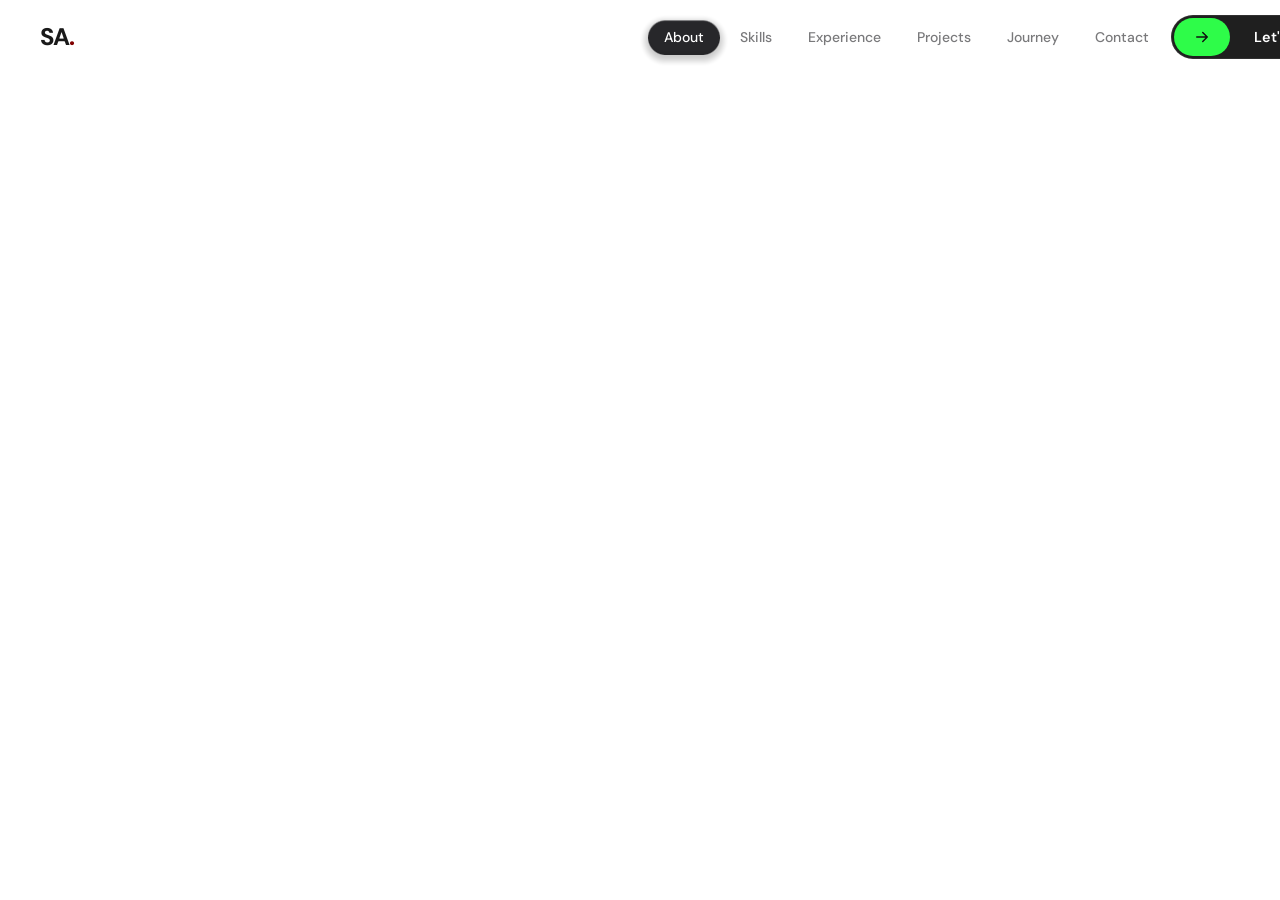
==== asim_portfolio_/index.html @ d03eae7f "Update index.html" ====
<!doctype html>
<html lang="en">
<head>
  <meta charset="UTF-8" />
  <meta name="viewport" content="width=device-width, initial-scale=1.0" />
  <meta name="theme-color" content="#fedada" />
  <meta name="description" content="Syed Asim — Marketing &amp; fintech analyst (dummy portfolio). Explore projects, experience and freelance work." />
  <title>Syed Asim — Marketing & Fintech Analyst</title>
  <link rel="preconnect" href="https://fonts.googleapis.com">
  <link rel="preconnect" href="https://fonts.gstatic.com" crossorigin>
<link href="https://fonts.googleapis.com/css2?family=DM+Sans:wght@400;500;600;700&family=Comic+Neue:wght@400;700&display=swap" rel="stylesheet">
  <link rel="stylesheet" href="css/01-global-base-header-buttons.css" />
  <link rel="stylesheet" href="css/02-hero-about-skills.css" />
  <link rel="stylesheet" href="css/03-experience-roadmap.css" />
  <link rel="stylesheet" href="css/05-certifications-carousel.css" />
  <link rel="stylesheet" href="css/06-responsive-tablet-mobile.css" />
  <link rel="stylesheet" href="css/07-education-contact-effects-dialog.css" />
 <link rel="stylesheet" href="css/04-projects.css" />
<link rel="stylesheet" href="css/08-responsive-final.css" />
<link rel="stylesheet" href="css/09-rubber-navigation.css" />
    <link rel="stylesheet" href="css/11-call-cta.css" />
  <script defer src="https://cdnjs.cloudflare.com/ajax/libs/gsap/3.12.5/gsap.min.js"></script>
  <script defer src="https://cdnjs.cloudflare.com/ajax/libs/gsap/3.12.5/ScrollTrigger.min.js"></script>
  <script defer src="js/01-theme-navigation-scroll-reveal.js"></script>
  <script defer src="js/09-rubber-navigation.js"></script>
  <script defer src="js/02-certification-carousel.js"></script>
  <script defer src="js/03-education-animation.js"></script>
  <script defer src="js/04-scroll-progress-footer-year.js"></script>
  <script defer src="js/05-experience-roadmap-animation.js"></script>
  <script defer src="js/06-projects-scroll-animation.js"></script>
  <script defer src="js/07-contact-cursor-effect.js"></script>
  <script defer src="js/08-project-case-study-dialog.js"></script>
    <script defer src="js/11-call-cta.js"></script>
  
</head>
<body>
  <div class="progress" aria-hidden="true"><span id="progressBar"></span></div>
  <header class="site-header">
    <a class="brand" href="#home" aria-label="Syed Asim home">SA<span>.</span></a>
    <nav class="desktop-nav rubber-nav" aria-label="Main navigation">
  <ul class="rubber-nav__list">
    <li><a class="rubber-nav__link is-active" href="#about">About</a></li>
    <li><a class="rubber-nav__link" href="#skills">Skills</a></li>
    <li><a class="rubber-nav__link" href="#experience">Experience</a></li>
    <li><a class="rubber-nav__link" href="#projects">Projects</a></li>
    <li><a class="rubber-nav__link" href="#education">Journey</a></li>
    <li><a class="rubber-nav__link" href="#contact">Contact</a></li>
  </ul>
</nav>
    <a class="call-cta call-cta--small" href="tel:+918374104569">
  <span class="call-cta__label">Let's talk</span>
  <span class="call-cta__handle">
    <svg class="call-cta__arrow" viewBox="0 0 24 24" aria-hidden="true">
      <path d="M5 12h14M13 6l6 6-6 6"/>
    </svg>
    <svg class="call-cta__phone" viewBox="0 0 24 24" aria-hidden="true">
      <path d="M14.05 2a9 9 0 0 1 8 7.94M14.05 6A5 5 0 0 1 18 10"/>
      <path d="M22 16.92v3a2 2 0 0 1-2.18 2 19.79 19.79 0 0 1-8.63-3.07 19.5 19.5 0 0 1-6-6 19.79 19.79 0 0 1-3.07-8.67A2 2 0 0 1 4.11 2h3a2 2 0 0 1 2 1.72c.13.96.36 1.9.7 2.81a2 2 0 0 1-.45 2.11L8.09 9.91a16 16 0 0 0 6 6l1.27-1.27a2 2 0 0 1 2.11-.45c.91.34 1.85.57 2.81.7A2 2 0 0 1 22 16.92z"/>
    </svg>
  </span>
</a>
 
<nav class="mobile-nav rubber-nav" id="mobileNav" aria-label="Mobile navigation">
  <ul class="rubber-nav__list">
    <li>
      <a class="rubber-nav__link is-active" href="#about">About</a>
    </li>
    <li>
      <a class="rubber-nav__link" href="#skills">Skills</a>
    </li>
    <li>
      <a class="rubber-nav__link" href="#experience">Experience</a>
    </li>
    <li>
      <a class="rubber-nav__link" href="#projects">Projects</a>
    </li>
    <li>
      <a class="rubber-nav__link" href="#education">Journey</a>
    </li>
    <li>
      <a class="rubber-nav__link" href="#contact">Contact</a>
    </li>
  </ul>
</nav>


  <main>
        <section class="hero section-wrap" id="home">
      <div class="hero-left reveal">
        <h1>Hi, I'm<br>
          <span class="name-highlight">
            Syed<br>
            <span class="surname-highlight">Asim.</span>
          </span>
        </h1>
        <p class="hero-role">Marketing Analyst <b>·</b> Fintech <b>·</b> Growth</p>
        <p class="hero-intro">I turn numbers into stories, test ideas quickly, and keep learning how smart systems can help businesses grow.</p>
        <div class="hero-buttons">
          <a class="button button-accent" href="#projects">View Projects <span>↘</span></a>
          <a class="button button-outline" href="#contact">Contact Me <span>↗</span></a>
        </div>
      </div>

      <div class="hero-right reveal">
        <div class="hero-avatar">
          <!-- Later, put your avatar here:
          <img src="assets/images/hero/avatar.png" alt="Syed Asim avatar"> -->
        </div>
        <p class="eyebrow hero-status"><span class="status-dot"></span> OPEN TO OPPORTUNITIES &amp; COLLABORATIONS</p>
      </div>

      <a class="scroll-cue" href="#about"><span></span> SCROLL TO EXPLORE</a>
    </section>

    <section class="section section-muted" id="about">
      <div class="section-wrap about-grid">
        <div class="section-heading reveal"><p class="eyebrow"> A LITTLE ABOUT ME</p><h2>Numbers-minded.<br><em>People-focused.</em></h2></div>
        <div class="about-content reveal"><p class="large-copy">I'm a business graduate with a background in finance and marketing and a growing interest in how data shapes better decisions.</p><p>Through internships, freelance campaigns and self-study, I've explored analytics, operations, social media and financial tools. I enjoy breaking problems into small pieces, testing quick experiments and sharing what I learn.</p><p>I believe good business work should make things simpler for customers and teams alike. Outside work, I enjoy long walks, reading and trying out new recipes.</p>
        </div>
      </div>
      <div class="section-wrap role-grid">
        <article class="role-card reveal"><span class="role-number"></span><span class="role-symbol">☁</span><h3>Growth Marketer</h3><p>Interested in campaigns, audiences and the small experiments that move a brand forward.</p></article>
        <article class="role-card reveal"><span class="role-number"></span><span class="role-symbol">⌘</span><h3>Financial Analyst</h3><p>I enjoy building clear budgets, simple models and reports that help people decide.</p></article>
        <article class="role-card reveal"><span class="role-number"></span><span class="role-symbol">▥</span><h3>Operations Thinker</h3><p>Mapping processes, spotting bottlenecks and making everyday workflows run smoothly.</p></article>
        <article class="role-card reveal"><span class="role-number"></span><span class="role-symbol">↗</span><h3>Automation Tinkerer</h3><p>Exploring no-code tools and small scripts that remove repetitive work from the day.</p></article>
      </div>
    </section>

    <section class="section" id="skills">
      <div class="section-wrap"><div class="section-heading reveal"><p class="eyebrow">MY TOOLBOX</p><h2>Skills I use.<br><em>Skills I'm growing.</em></h2><p class="section-lead">A practical mix of marketing, finance, data and operations skills — with plenty more to learn.</p></div>
        <div class="skill-groups">
          <article class="skill-group reveal"><div class="skill-group-head"><span></span><h3>Marketing</h3></div><div class="chips"><span>Paid Social</span><span>SEO Basics</span><span>Copywriting</span><span>Email Campaigns</span></div></article>
          <article class="skill-group reveal"><div class="skill-group-head"><span></span><h3>Data &amp; Finance</h3></div><div class="chips"><span>Spreadsheets</span><span>Budgeting</span><span>Dashboards</span><span>Financial Modeling</span></div></article>
          <article class="skill-group reveal"><div class="skill-group-head"><span></span><h3>Tools</h3></div><div class="chips"><span>CRM Software</span><span>Design Templates</span><span>Project Boards</span><span>Presentation Tools</span><span>No-Code Automation</span></div></article>
          <article class="skill-group reveal"><div class="skill-group-head"><span></span><h3>Operations &amp; People</h3></div><div class="chips"><span>Process Mapping</span><span>Reporting</span><span>Time Management</span><span>Team Collaboration</span></div></article>
        </div>
      </div>
    </section>

    <section class="section section-dark" id="experience">
      <div class="section-wrap"><div class="section-heading reveal"><p class="eyebrow"> WHERE I'VE LEARNED</p><h2>Experience that<br><em>shapes perspective.</em></h2><p class="section-lead">Internships and freelance work that helped me connect learning with practical work. (Sample content.)</p></div>
        </div></section>
    <div class="exp-grid">
  <div class="exp-list">
    <article class="exp-item reveal">
      <span class="exp-date">JAN — MAR 2025</span>
      <span class="exp-type">INTERNSHIP · OPERATIONS</span>
      <h3>Operations Intern</h3>
      <h4>Example Company A</h4>
      <ul>
        <li>Tracked daily orders and flagged delays in a shared sheet.</li>
        <li>Wrote simple checklists that shortened onboarding for new staff.</li>
        <li>Supported the team with weekly status reports.</li>
      </ul>
    </article>
    <article class="exp-item reveal">
      <span class="exp-date">JUN — AUG 2025</span>
      <span class="exp-type">INTERNSHIP · ANALYTICS</span>
      <h3>Business Analyst Intern</h3>
      <h4>Example Company B</h4>
      <ul>
        <li>Cleaned sales data and built a monthly performance summary.</li>
        <li>Compared customer segments to suggest two pricing experiments.</li>
        <li>Presented findings to a small cross-functional team.</li>
      </ul>
    </article>
    <article class="exp-item reveal">
      <span class="exp-date">VIRTUAL EXPERIENCE</span>
      <span class="exp-type">VIRTUAL INTERNSHIP</span>
      <h3>Consulting Job Simulation</h3>
      <h4>Sample Consulting Group</h4>
      <p>Completed placeholder case tasks on market sizing and client communication, gaining introductory exposure to consulting workflows.</p>
    </article>
    <article class="exp-item reveal">
      <span class="exp-date">FREELANCE</span>
      <span class="exp-type">SOCIAL MEDIA · CAMPAIGNS</span>
      <h3>Freelance Social Media Marketer</h3>
      <h4>Independent</h4>
      <p>Planned and ran small social campaigns for local businesses, mixing content calendars, simple creatives and weekly reporting. Featured work: Bloom Café.</p>
      <a class="text-link" href="#featured-project">Explore Bloom Café <span>↗</span></a>
    </article>
  </div>

  <div class="roadmap" id="roadmap" role="group" aria-label="Experience roadmap: Operations Intern, Business Analyst Intern, consulting job simulation, and freelance Social Media Marketer">
    <div class="rm-stage">
      <svg viewBox="0 0 600 340" aria-hidden="true">
        <path id="rmRoad" class="rm-road" d="M30 270 C130 270 150 110 270 110 S400 260 470 250 S540 80 575 50"/>
        <path class="rm-dash" d="M30 270 C130 270 150 110 270 110 S400 260 470 250 S540 80 575 50"/>
        <path id="rmFill" class="rm-fill" d="M30 270 C130 270 150 110 270 110 S400 260 470 250 S540 80 575 50"/>
        <circle class="rm-node" r="9"/><circle class="rm-node" r="9"/><circle class="rm-node" r="9"/><circle class="rm-node" r="9"/>
        <g id="rmMarker" class="rm-marker"><circle class="rm-halo" r="17"/><circle class="rm-dot" r="7"/></g>
      </svg>
      <div class="rm-label below"><span class="rm-date">JAN — MAR 2025</span></div>
      <div class="rm-label above"><span class="rm-date">JUN — AUG 2025</span></div>
      <div class="rm-label below"><span class="rm-date">VIRTUAL</span></div>
      <div class="rm-label above edge-r"><span class="rm-date">FREELANCE</span></div>
    </div>
    <button class="rm-replay" id="rmReplay" type="button">Replay ↺</button>
  </div>
</div>
</div>
    </section>

    <section class="section projects-section" id="projects" aria-label="Selected projects">
      <div class="section-wrap projects-inner">
        <div class="section-heading section-heading-row reveal">
          <div><p class="eyebrow">SELECTED WORK</p><h2>Things I've<br><em>worked on.</em></h2></div>
          <p class="section-lead">A selection of sample freelance and analytical projects. Swap in your own work and links.</p>
        </div>
        <div class="fc" aria-label="Projects">
  <div class="fc__track">
    <a class="fc__card" href="PROJECT-LINK-1" data-title="Project name 1" data-subtitle="Tech used">
      <img src="assets/images/projects/project1.jpg" alt="Project name 1 screenshot">
    </a>
    <a class="fc__card" href="PROJECT-LINK-2" data-title="Project name 2" data-subtitle="Tech used">
      <img src="assets/images/projects/project2.jpg" alt="Project name 2 screenshot">
    </a>
    <!-- one <a class="fc__card"> per project -->
  </div>
</div>
            <article class="reveal-project project-card" aria-label="Budget Tracker project">
              <div class="project-cover cover-vote"><span class="cover-kicker">FINTECH / WEB</span><strong>BUDGET.</strong><span class="cover-subtitle">KNOW WHERE IT GOES</span></div>
              <div class="project-card-body"><div class="project-category">PROJECT <span>·</span> FINTECH / WEB</div><h3>Budget Tracker</h3><p>A simple spreadsheet-driven tracker that categorises monthly spending and shows savings goals at a glance.</p><div class="project-tags"><span>Spreadsheets</span><span>Budgeting</span><span>Dashboards</span></div><button class="text-link case-study-trigger" data-case="budget" type="button">Project overview <span>↗</span></button></div>
            </article>
            <article class="reveal-project project-card" aria-label="Customer Churn Insights project">
              <div class="project-cover cover-news"><span class="cover-kicker">DATA / ANALYTICS</span><strong>CHURN WATCH</strong><span class="cover-subtitle">WHO STAYS, WHO LEAVES?</span></div>
              <div class="project-card-body"><div class="project-category">PROJECT <span>·</span> DATA / ANALYTICS</div><h3>Customer Churn Insights</h3><p>A sample analysis of why customers stop buying, using segmentation and simple charts to suggest retention ideas.</p><div class="project-tags"><span>Analysis</span><span>Segmentation</span><span>Charts</span></div><button class="text-link case-study-trigger" data-case="churn" type="button">Project overview <span>↗</span></button></div>
            </article>
            <article class="reveal-project project-card" aria-label="Expense Splitter project">
              <div class="project-cover cover-quiz"><span class="cover-kicker">FRONT-END CONCEPT</span><strong>SPLIT IT</strong><span class="cover-subtitle">Who owes what?</span><div class="cover-choices"><i>A</i><i>B</i><i>C</i></div></div>
              <div class="project-card-body"><div class="project-category">PROJECT <span>·</span> FRONT-END CONCEPT</div><h3>Expense Splitter</h3><p>A small web tool concept for splitting shared bills among friends and showing who owes whom.</p><div class="project-tags"><span>HTML</span><span>CSS</span><span>JavaScript</span></div><button class="text-link case-study-trigger" data-case="splitter" type="button">Project overview <span>↗</span></button></div>
            </article>
            <article class="reveal-project project-card" aria-label="Lead Funnel Dashboard project">
              <div class="project-cover cover-network"><span class="cover-kicker">MARKETING / ANALYTICS</span><strong>FUNNEL</strong><span class="cover-subtitle">LEADS TO CUSTOMERS</span><div class="cover-network-nodes"><i></i><i></i><i></i><i></i></div></div>
              <div class="project-card-body"><div class="project-category">PROJECT <span>·</span> MARKETING / ANALYTICS</div><h3>Lead Funnel Dashboard</h3><p>A sample dashboard that follows leads from first click to paying customer and highlights where they drop off.</p><div class="project-tags"><span>Dashboards</span><span>CRM Data</span></div><button class="text-link case-study-trigger" data-case="funnel" type="button">Project overview <span>↗</span></button></div>
            </article>
            <article class="reveal-project project-card" aria-label="Newsletter Hub project">
              <div class="project-cover cover-blog"><span class="cover-kicker">CONTENT CONCEPT</span><strong>THE WEEKLY NOTE</strong><span class="cover-subtitle">Ideas worth sharing.</span></div>
              <div class="project-card-body"><div class="project-category">PROJECT <span>·</span> CONTENT CONCEPT</div><h3>Newsletter Hub</h3><p>A content project for planning, writing and organising a weekly newsletter.</p><div class="project-tags"><span>Content</span><span>Email</span></div><button class="text-link case-study-trigger" data-case="newsletter" type="button">Project overview <span>↗</span></button></div>
            </article>
            <article class="reveal-project project-card" aria-label="Invoice Reminder Bot project">
              <div class="project-cover cover-automation"><span class="cover-kicker">PRODUCTIVITY</span><strong>↻</strong><span class="cover-subtitle">LESS REPETITION / MORE FLOW</span></div>
              <div class="project-card-body"><div class="project-category">PROJECT <span>·</span> PRODUCTIVITY</div><h3>Invoice Reminder Bot</h3><p>A small no-code automation that sends polite payment reminders so nobody has to chase invoices by hand.</p><div class="project-tags"><span>No-Code</span><span>Automation</span></div><button class="text-link case-study-trigger" data-case="reminders" type="button">Project overview <span>↗</span></button></div>
            </article>
          </div>
        </div>
        <p class="project-scroll-hint" aria-hidden="true">SCROLL TO REVEAL PROJECTS <span>↓</span></p>
      </div>
    </section>

    <section class="section section-muted" id="certifications">
  <div class="section-wrap">
    <div class="section-heading reveal">
      <p class="eyebrow">MILESTONES</p>
      <h2>Learning, one step<br><em>at a time.</em></h2>
      <p class="section-lead">
        Six sample certifications and courses (placeholders).
      </p>
    </div>

    <div class="cert-carousel" id="certCarousel">

      <div class="cert-carousel-stage" id="certCarouselStage">
        <div class="cert-grid">

          <article class="cert-card">
            <span></span>
            <div>
              <small>SAMPLE ACADEMY</small>
              <h3>Communication Essentials</h3>
              <p>Clear writing, speaking and teamwork basics.</p>
            </div>
            <b>↗</b>
          </article>

          <article class="cert-card">
            <span></span>
            <div>
              <small>DEMO INSTITUTE</small>
              <h3>Digital Marketing Fundamentals</h3>
              <p>Channels, audiences and campaign measurement.</p>
            </div>
            <b>↗</b>
          </article>

          <article class="cert-card">
            <span></span>
            <div>
              <small>EXAMPLE LEARNING</small>
              <h3>Spreadsheet Modeling</h3>
              <p>Formulas, scenarios and clean reporting.</p>
            </div>
            <b>↗</b>
          </article>

          <article class="cert-card">
            <span></span>
            <div>
              <small>PLACEHOLDER UNIVERSITY</small>
              <h3>Financial Literacy</h3>
              <p>Budgets, interest and everyday money decisions.</p>
            </div>
            <b>↗</b>
          </article>

          <article class="cert-card">
            <span></span>
            <div>
              <small>SAMPLE ACADEMY</small>
              <h3>Intro to Data Analysis</h3>
              <p>Cleaning data and reading simple charts.</p>
            </div>
            <b>↗</b>
          </article>

          <article class="cert-card">
            <span></span>
            <div>
              <small>DEMO INSTITUTE</small>
              <h3>Project Management Basics</h3>
              <p>Planning, tracking and delivering small projects.</p>
            </div>
            <b>↗</b>
          </article>

        </div>
      </div>

      <div class="cert-carousel-controls">
        <button class="cert-arrow" id="certPrev" type="button" aria-label="Previous certification">
          ←
        </button>

        <div class="cert-dots" id="certDots" aria-label="Choose certification"></div>

        <button class="cert-arrow" id="certNext" type="button" aria-label="Next certification">
          →
        </button>
      </div>

      <button class="cert-replay" id="certReplay" type="button">
        Replay ↻
      </button>

    </div>
  </div>
</section>

    <section class="section" id="education">
      <div class="section-wrap education-grid"><div class="section-heading reveal"><p class="eyebrow">MY JOURNEY</p><h2>Where it<br><em>started.</em></h2><p class="section-lead">A learning journey shaped by curiosity and a growing interest in business and data.</p><div class="hobby-note"><span>📵</span><div><small>CANNOT FIND ME ONLINE?</small><strong>I am probably out on a walk, or reading a book</strong></div></div></div>
        <div class="education-graph-wrap reveal">
          <div class="education-graph" id="educationGraph"
               role="group"
               aria-label="Education timeline shown as three ascending vertical bars">

            <span class="education-hop-marker" aria-hidden="true"></span>

            <article class="education-bar" style="--bar-height:48%;--bar-order:0">
              <div class="education-bar-copy">
                <small>2019</small>
                <h3>Lakeview High School</h3>
                <p>Secondary School Education</p>
              </div>
            </article>

            <article class="education-bar" style="--bar-height:68%;--bar-order:1">
              <div class="education-bar-copy">
                <small>2019 — 2021</small>
                <h3>Riverside Junior College</h3>
                <p>Business, Economics and Statistics</p>
              </div>
            </article>

            <article class="education-bar" style="--bar-height:88%;--bar-order:2">
              <div class="education-bar-copy">
                <small>2021 — 2024</small>
                <h3>Northfield University</h3>
                <p>Bachelor of Business Administration · Marketing &amp; Finance</p>
              </div>
            </article>

          </div>

          <button class="education-replay" id="educationReplay" type="button">
            Replay ↻
          </button>
        </div>
      </div>
    </section>

    <section class="contact-section" id="contact">
  <div class="contact-cursor-layer" id="contactCursorLayer" aria-hidden="true"></div>

  <div class="section-wrap contact-inner"><div class="contact-copy reveal"><p class="eyebrow">GET IN TOUCH</p><h2>Have an idea?<br><em>Let's talk.</em></h2><p>I'm open to entry-level roles, internships, freelance campaigns and thoughtful collaborations. This is placeholder text — replace it with your own message.</p><a class="button button-light" href="mailto:Syed.Asim@example.com?subject=Let's%20connect">Send me an email <span>↗</span></a></div>
      <div class="contact-details reveal"><div class="contact-block"><small>EMAIL</small><a href="mailto:Syed.Asim@example.com">Syed.Asim@example.com ↗</a></div><div class="contact-block"><small>PHONE</small><a href="tel:+10000000000">+00 00000 00000 ↗</a></div></div></div>
    </div></section>
  </main>
    <footer class="footer"><div class="section-wrap"><a class="brand" href="#home">AR<span>.</span></a><p>Dummy portfolio. Replace with your own story.</p>
  <span>© <span id="year"></span> Syed Asim</span></div></footer>
  <dialog class="case-dialog" id="caseDialog"><button class="dialog-close" id="dialogClose" aria-label="Close project details">×</button><p class="eyebrow" id="dialogEyebrow">PROJECT DETAILS</p><h2 id="dialogTitle">Project</h2><p id="dialogText"></p><div class="dialog-foot"><span id="dialogTools"></span><a id="dialogLink" href="#" target="_blank" rel="noopener" hidden>Visit live website ↗</a></div></dialog>
</body>
</html>
---- asim_portfolio_/css/01-global-base-header-buttons.css ----
/* ===== Dummy portfolio: full stylesheet ===== */
:root{
  --bg:#ffffff; --bg-muted:#ffffff; --ink:#1a1a1a; --muted:#6b6b6b; --line:#e6e0e0; --card:#ffffff;
  --accent:#800000; --accent-soft:rgba(128,0,0,.08); --hi:#fbd36b;
--surname-accent:#FFC0CB;
  --font-head:'DM Sans',system-ui,sans-serif; --font-body:'DM Sans',system-ui,sans-serif;
  --radius:14px; --wrap:1180px;
}
body.dark{
  --bg:#000000; --bg-muted:#000000; --ink:#f2f2f2; --muted:#a8a8a8; --line:#2a2a2a; --card:#0b0b0b;
  --accent:#800000; --accent-soft:rgba(128,0,0,.25);
}
*,*::before,*::after{box-sizing:border-box}
html{scroll-behavior:smooth;scroll-padding-top:80px}
body{overflow-x:clip;margin:0;background:var(--bg);color:var(--ink);font:400 16px/1.6 var(--font-body);transition:background .3s,color .3s;-webkit-font-smoothing:antialiased}
a{color:inherit;text-decoration:none}
img,canvas{max-width:100%}
h1,h2,h3,h4{font-family:var(--font-head);line-height:1.1;margin:0;letter-spacing:-.03em}
h2{font-size:clamp(2rem,5vw,3.4rem);font-weight:800}
h2 em{font-style:normal;color:var(--accent)}
h3{font-size:1.25rem;font-weight:800}
p{margin:0 0 1rem}
ul{margin:.6rem 0 0;padding-left:1.1rem}
.section-wrap{width:min(var(--wrap),calc(100% - 40px));margin:0 auto}
.section{padding:clamp(36px,5vw,56px) 0}
.section-muted{background:var(--bg-muted)}
.section-dark{background:var(--bg);color:var(--ink)}
.eyebrow{display:flex;align-items:center;gap:8px;font:700 .72rem/1.3 var(--font-head);letter-spacing:.16em;text-transform:uppercase;color:var(--accent);margin-bottom:1rem}
.section-heading{margin-bottom:1.8rem}
.section-lead{color:var(--muted);max-width:56ch;margin-top:1rem;font-size:1.05rem}
.section-heading-row{display:flex;flex-wrap:wrap;justify-content:space-between;align-items:flex-end;gap:1.5rem}
.section-heading-row .section-lead{margin:0}

/* reveal on scroll */
.reveal{opacity:0;transform:translateY(24px);transition:opacity .7s ease,transform .7s ease}
.reveal.visible{opacity:1;transform:none}

/* progress + header */
.progress{position:fixed;top:0;left:0;right:0;height:3px;z-index:200;background:transparent}
.progress span{display:block;height:100%;width:0;background:var(--accent)}
.site-header{position:fixed;top:0;left:0;right:0;z-index:100;display:flex;align-items:center;justify-content:space-between;padding:14px clamp(16px,4vw,40px);background:color-mix(in srgb,var(--bg) 82%,transparent);backdrop-filter:blur(12px)}
.brand{font:800 1.5rem/1 var(--font-head);letter-spacing:-.04em}
.brand span{color:var(--accent)}
.desktop-nav{display:flex;gap:28px;font-weight:500;font-size:.95rem}
.desktop-nav a{color:var(--muted);transition:color .2s}
.desktop-nav a:hover{color:var(--ink)}
.header-actions{display:flex;align-items:center;gap:10px}
.theme-toggle{width:40px;height:40px;border-radius:50%;border:1px solid var(--line);background:var(--card);color:var(--ink);cursor:pointer;font-size:1.05rem}
.menu-toggle{display:none;width:40px;height:40px;border:1px solid var(--line);border-radius:10px;background:var(--card);cursor:pointer;position:relative}
.menu-toggle i{position:absolute;left:11px;right:11px;height:2px;background:var(--ink)}
.menu-toggle i:first-child{top:15px}.menu-toggle i:last-child{top:23px}
.mobile-nav{display:none;position:fixed;top:68px;left:0;right:0;z-index:99;background:var(--bg);border-bottom:1px solid var(--line);padding:12px 20px 20px;flex-direction:column;gap:4px}
.mobile-nav.open{display:flex}
.mobile-nav a{padding:12px 4px;border-bottom:1px solid var(--line);font-weight:600}

/* buttons */
.button{display:inline-flex;align-items:center;gap:8px;padding:14px 24px;border-radius:999px;font-weight:700;border:1.5px solid transparent;transition:transform .2s,box-shadow .2s,background .2s}
.button-small{padding:10px 18px;font-size:.9rem;background:var(--ink);color:var(--bg)}
.button-accent{background:var(--accent);color:#fff}
.button-outline{border-color:var(--ink);color:var(--ink)}
.button-light{background:var(--accent);color:#fff}
.button-jelly:hover,.button:hover{transform:translateY(-2px) scale(1.03);box-shadow:0 10px 24px rgba(128,0,0,.25)}
.text-link{display:inline-flex;align-items:center;gap:6px;font-weight:700;color:var(--accent);background:none;border:0;padding:0;font-family:inherit;font-size:.95rem;cursor:pointer}
---- asim_portfolio_/css/02-hero-about-skills.css ----
/* hero */
.hero{min-height:100svh;display:grid;grid-template-columns:1.2fr 1fr;align-items:center;gap:clamp(16px,3vw,48px);width:min(1320px,calc(100% - 40px));margin:0 auto;padding:78px 0 50px;position:relative}
.status-dot{width:9px;height:9px;border-radius:50%;background:#35c27a;box-shadow:0 0 0 5px rgba(53,194,122,.2)}
.hero h1{font-size:clamp(2.2rem,4.6vw,3.8rem);font-weight:800;line-height:1.1}
.name-highlight{color:var(--accent)}
.hero-role{font-weight:700;color:var(--accent);margin-bottom:.8rem}
.hero-role b{color:var(--muted);margin:0 4px}
.hero-intro{color:var(--muted);font-size:1.1rem;max-width:40ch}
.hero-buttons{display:flex;flex-wrap:wrap;gap:12px;margin-top:1.6rem}
.scroll-cue{position:absolute;bottom:22px;left:50%;transform:translateX(-50%);display:flex;align-items:center;gap:10px;font:700 .68rem/1 var(--font-head);letter-spacing:.18em;color:var(--muted)}
.scroll-cue span{width:1px;height:28px;background:var(--accent)}
/* hero: text left, avatar + status right */
.hero-left .hero-role{margin-top:1.6rem}
.hero-left .hero-intro{max-width:46ch}
.hero-right{display:flex;flex-direction:column;align-items:center;justify-content:center;gap:1.6rem}
.hero-avatar{width:min(380px,80%);aspect-ratio:1;border-radius:50%;display:grid;place-items:center;border:2px dashed var(--line);overflow:hidden}
.hero-avatar:empty::after{content:"Your avatar here";color:var(--muted);font-size:.9rem}
.hero-avatar img{width:100%;height:100%;object-fit:cover;display:block}
.hero-status{justify-content:center;text-align:center}

/* about + roles */
.about-grid{display:grid;grid-template-columns:1fr 1.1fr;gap:clamp(30px,6vw,90px);align-items:start}
.large-copy{font-size:1.3rem;line-height:1.5;font-weight:500}
.about-content p{color:var(--muted)}
.about-content .large-copy{color:var(--ink)}
.role-grid{display:grid;grid-template-columns:repeat(4,1fr);gap:18px;margin-top:3rem}
.role-card{background:var(--card);border:1px solid var(--line);border-radius:var(--radius);padding:24px;position:relative;transition:transform .25s}
.role-card:hover{transform:translateY(-4px)}
.role-symbol{display:grid;place-items:center;width:44px;height:44px;border-radius:12px;background:var(--accent-soft);color:var(--accent);font-size:1.3rem;margin-bottom:1rem}
.role-card h3{margin-bottom:.5rem;font-size:1.1rem}
.role-card p{color:var(--muted);font-size:.9rem;margin:0}

/* skills */
.skill-groups{display:grid;grid-template-columns:repeat(2,1fr);gap:20px}
.skill-group{background:var(--card);border:1px solid var(--line);border-radius:var(--radius);padding:26px;transition:background .3s,border-color .3s,transform .3s,box-shadow .3s,color .3s}
.skill-group:hover{background:var(--accent);border-color:var(--accent);color:#fff;transform:translateY(-4px);box-shadow:0 14px 30px rgba(128,0,0,.3)}
.skill-group:hover .skill-group-head span{background:#fff}
.skill-group:hover .chips span{background:rgba(255,255,255,.14);border-color:rgba(255,255,255,.4);color:#fff}
.skill-group-head{display:flex;align-items:center;gap:10px;margin-bottom:1rem}
.skill-group-head span{width:10px;height:10px;border-radius:50%;background:var(--accent)}
.chips{display:flex;flex-wrap:wrap;gap:8px}
.chips span{transition:background .3s,border-color .3s,color .3s;border:1px solid var(--line);border-radius:999px;padding:7px 14px;font-size:.85rem;font-weight:500;background:var(--bg)}
---- asim_portfolio_/css/03-experience-roadmap.css ----
/* experience timeline */
/* experience: text list + roadmap */
.exp-grid{display:grid;grid-template-columns:1.1fr .9fr;gap:clamp(28px,5vw,70px);align-items:start;width:min(var(--wrap),calc(100% - 40px));margin:0 auto}
.exp-list{display:grid;gap:36px}
#experience .section-heading{margin-bottom:.8rem}
#experience .section-lead{margin-bottom:0}
.exp-date{display:block;font:700 .72rem/1.3 var(--font-head);letter-spacing:.14em;color:var(--muted);transition:color .3s}
.exp-item.on .exp-date{color:var(--accent)}
.exp-item>*{opacity:0;transition:opacity .3s}
.exp-item.on>*{opacity:1}
.decoding{color:var(--accent)!important}
.exp-type{display:block;margin-top:6px;font:700 .68rem/1.3 var(--font-head);letter-spacing:.14em;color:var(--accent)}
.exp-item h3{margin:.5rem 0 .15rem;font-size:1.35rem}
.exp-item h4{font-size:.95rem;font-weight:500;color:var(--muted);margin:0 0 .7rem}
.exp-item ul{margin:0;padding-left:1.1rem}
.exp-item li,.exp-item p{color:var(--muted);font-size:.95rem;line-height:1.55;margin:0 0 .35rem}
.exp-item .text-link{margin:.5rem 18px 0 0}
.roadmap{--road:#eee6e6;position:sticky;top:110px}
body.dark .roadmap{--road:#1a1a1a}
.rm-stage{position:relative;width:100%}
.rm-stage svg{display:block;width:100%;height:auto;overflow:visible}
.rm-road{fill:none;stroke:var(--road);stroke-width:30;stroke-linecap:round;stroke-linejoin:round}
.rm-dash{fill:none;stroke:var(--muted);stroke-width:1.5;stroke-dasharray:6 8;opacity:.5}
.rm-fill{fill:none;stroke:var(--accent);stroke-width:4;stroke-linecap:round}
.rm-node{fill:var(--card);stroke:var(--line);stroke-width:3;transition:fill .25s,stroke .25s}
.rm-node.on{fill:var(--accent);stroke:var(--accent)}
.rm-halo{fill:var(--accent);opacity:.22}
.rm-dot{fill:var(--accent);stroke:var(--card);stroke-width:2}
.rm-marker{will-change:transform}
.rm-label{position:absolute;width:max-content;opacity:0;transition:opacity .25s ease}
.rm-label.on{opacity:1}
.rm-label.below{transform:translate(-50%,24px)}
.rm-label.above{transform:translate(-50%,calc(-100% - 24px))}
.rm-label.edge-r{transform:translate(calc(-100% + 18px),calc(-100% - 24px))}
.rm-date{font:700 .62rem/1.2 var(--font-head);letter-spacing:.12em;color:var(--accent)}
.rm-replay{display:block;margin:1.2rem auto 0;padding:8px 16px;border:1px solid var(--line);border-radius:999px;background:var(--card);color:var(--accent);font:700 .8rem var(--font-head);cursor:pointer;transition:border-color .2s}
.rm-replay:hover{border-color:var(--accent)}
@media(max-width:1000px){
  .exp-grid{grid-template-columns:1fr}
  .roadmap{position:static;order:-1}
}
@media(prefers-reduced-motion:reduce){.rm-label,.rm-node{transition:none}}
---- asim_portfolio_/css/05-certifications-carousel.css ----
/* certifications */
/* ===== 3D CERTIFICATION CARD CAROUSEL ===== */

.cert-carousel {
  width: 100%;
  position: relative;
  margin-top: 35px;
  perspective: 1400px;
}

.cert-carousel-stage {
  position: relative;
  width: 100%;
  height: 310px;
  perspective: 1200px;
  transform-style: preserve-3d;
  overflow: hidden;
}

.cert-grid {
  position: relative;
  width: 100%;
  height: 100%;
  transform-style: preserve-3d;
}

.cert-card {
  position: absolute;
  top: 50%;
  left: 50%;

  width: min(440px, calc(100% - 30px));
  min-height: 215px;

  display: flex;
  gap: 14px;
  align-items: flex-start;

  padding: 26px;

  background: var(--card);
  border: 1px solid var(--line);
  border-radius: 18px;

  box-shadow: 0 20px 45px rgba(0,0,0,.13);

  transform:
    translate(-50%, -50%)
    translate3d(var(--card-x, 0px), 0, var(--card-z, 0px))
    rotateY(var(--card-rotate, 0deg))
    scale(var(--card-scale, 1));

  opacity: var(--card-opacity, 0);
  z-index: var(--card-index, 1);

  visibility: var(--card-visibility, visible);

  transition:
    transform .85s cubic-bezier(.2,.75,.25,1),
    opacity .65s ease,
    box-shadow .5s ease,
    border-color .5s ease;

  transform-style: preserve-3d;
  backface-visibility: hidden;

  cursor: pointer;
  will-change: transform, opacity;
}

.cert-card.is-active {
  border-color: var(--accent);
  box-shadow: 0 25px 65px rgba(128,0,0,.18);
}

.cert-card:hover {
  box-shadow: 0 25px 65px rgba(128,0,0,.25);
}

.cert-card>span {
  flex: 0 0 10px;
  height: 10px;
  border-radius: 50%;
  background: var(--accent);
  margin-top: 8px;
}

.cert-card>div {
  flex: 1;
  min-width: 0;
}

.cert-card small {
  font: 700 .68rem/1 var(--font-head);
  letter-spacing: .14em;
  color: var(--accent);
}

.cert-card h3 {
  font-size: 1.12rem;
  margin: .6rem 0 .45rem;
  line-height: 1.3;
}

.cert-card p {
  color: var(--muted);
  font-size: .92rem;
  line-height: 1.6;
  margin: 0;
}

.cert-card b {
  margin-left: auto;
  color: var(--accent);
  font-size: 1.1rem;
}

/* Carousel controls */

.cert-carousel-controls {
  display: flex;
  align-items: center;
  justify-content: center;
  gap: 22px;
  margin-top: 12px;
}

.cert-arrow {
  display: grid;
  place-items: center;

  width: 42px;
  height: 42px;

  border: 1px solid var(--line);
  border-radius: 50%;

  background: var(--card);
  color: var(--ink);

  font-size: 1.2rem;
  cursor: pointer;

  transition:
    background .25s,
    color .25s,
    border-color .25s,
    transform .25s;
}

.cert-arrow:hover {
  background: var(--accent);
  color: white;
  border-color: var(--accent);
  transform: scale(1.1);
}

.cert-dots {
  display: flex;
  align-items: center;
  justify-content: center;
  gap: 9px;
}

.cert-dot {
  width: 8px;
  height: 8px;
  padding: 0;

  border: 0;
  border-radius: 50%;

  background: var(--muted);
  opacity: .35;

  cursor: pointer;

  transition:
    width .3s,
    opacity .3s,
    background .3s;
}

.cert-dot.active {
  width: 25px;
  border-radius: 999px;
  background: var(--accent);
  opacity: 1;
}

.cert-replay {
  display: block;
  margin: 18px auto 0;
  padding: 9px 19px;

  border: 1px solid var(--line);
  border-radius: 999px;

  background: var(--card);
  color: var(--accent);

  font: 700 .82rem var(--font-head);
  cursor: pointer;

  transition:
    border-color .25s,
    background .25s,
    transform .25s;
}

.cert-replay:hover {
  border-color: var(--accent);
  background: var(--accent-soft);
  transform: translateY(-2px);
}
---- asim_portfolio_/css/06-responsive-tablet-mobile.css ----
/* Tablet */

@media(max-width:1000px) {
  .cert-carousel-stage {
    height: 300px;
  }

  .cert-card {
    width: min(400px, calc(100% - 30px));
  }
}

/* Mobile */

@media(max-width:639px) {
  .cert-carousel {
    margin-top: 25px;
  }

  .cert-carousel-stage {
    height: 330px;
  }

  .cert-card {
    width: calc(100% - 28px);
    min-height: 220px;
    padding: 22px;
  }

  .cert-card h3 {
    font-size: 1rem;
  }

  .cert-card p {
    font-size: .85rem;
  }

  .cert-carousel-controls {
    gap: 14px;
  }

  .cert-arrow {
    width: 36px;
    height: 36px;
  }

  .cert-dots {
    gap: 7px;
  }

  .cert-dot {
    width: 7px;
    height: 7px;
  }

  .cert-dot.active {
    width: 20px;
  }
}

/* Reduced motion accessibility */

@media(prefers-reduced-motion:reduce) {
  .cert-card,
  .cert-arrow,
  .cert-dot,
  .cert-replay {
    transition: none !important;
  }
}
---- asim_portfolio_/css/07-education-contact-effects-dialog.css ----
/* education */
.education-grid{display:grid;grid-template-columns:1fr 1.3fr;gap:clamp(30px,6vw,90px);align-items:start}
.hobby-note{display:flex;gap:14px;align-items:center;margin-top:2rem;padding:18px;border:1.5px dashed var(--accent);border-radius:var(--radius);background:var(--accent-soft)}
.hobby-note span{font-size:1.6rem}
.hobby-note small{display:block;font:700 .66rem/1.2 var(--font-head);letter-spacing:.14em;color:var(--accent)}
.hobby-note strong{font-size:.95rem}
.education-graph-wrap{min-width:0}
.education-graph{--graph-line:var(--line);position:relative;height:390px;display:grid;grid-template-columns:repeat(3,minmax(0,1fr));align-items:end;gap:13px;padding:0 12px;border-bottom:1px solid var(--graph-line);isolation:isolate}
.education-bar{height:var(--bar-height);min-height:145px;position:relative;display:flex;align-items:flex-start;padding:18px 14px 14px;background:var(--accent-soft);border:1.5px solid var(--accent);border-bottom:0;border-radius:15px 15px 0 0;opacity:0;transform:translateY(38px) scaleY(.72);transform-origin:bottom;transition:transform .75s cubic-bezier(.2,.75,.25,1),opacity .45s ease;transition-delay:calc(var(--bar-order)*.22s);z-index:1}
.education-graph.is-running .education-bar{opacity:1;transform:translateY(0) scaleY(1)}
.education-bar-copy{position:relative;z-index:2;overflow-wrap:anywhere}
.education-bar small{display:block;font:700 .7rem/1.3 var(--font-head);letter-spacing:.1em;color:var(--accent);margin-bottom:8px}
.education-bar h3{font-size:clamp(.9rem,1.15vw,1.08rem);line-height:1.25;margin:0 0 7px;color:var(--ink)}
.education-bar p{font-size:.82rem;line-height:1.4;color:var(--muted);margin:0}
.education-hop-marker{position:absolute;left:16.5%;bottom:calc(48% + 14px);width:25px;height:25px;border-radius:50%;background:var(--accent);border:4px solid var(--card);box-shadow:0 4px 12px rgba(0,0,0,.18);z-index:3;opacity:0;transform:translate(-50%,18px)}
.education-graph.is-running .education-hop-marker{opacity:1;animation:educationHop 2.2s cubic-bezier(.3,.7,.3,1) .35s both}
@keyframes educationHop{0%{left:16.5%;bottom:calc(48% + 14px);transform:translate(-50%,18px)}28%{left:16.5%;bottom:calc(48% + 14px);transform:translate(-50%,-18px)}42%{left:50%;bottom:calc(68% + 14px);transform:translate(-50%,-18px)}60%{left:50%;bottom:calc(68% + 14px);transform:translate(-50%,-18px)}76%{left:83.5%;bottom:calc(88% + 14px);transform:translate(-50%,-18px)}100%{left:83.5%;bottom:calc(88% + 14px);transform:translate(-50%,-18px)}}
.education-replay{display:block;margin:16px 0 0 auto;padding:9px 19px;border:1px solid var(--line);border-radius:999px;background:var(--card);color:var(--accent);font:700 .82rem var(--font-head);cursor:pointer;transition:border-color .2s,background .2s}
.education-replay:hover{border-color:var(--accent);background:var(--accent-soft)}

/* contact + footer */
.contact-section{
  background:var(--bg);
  color:var(--ink);
  padding:clamp(44px,6vw,72px) 0;
  position:relative;
  isolation:isolate;
  overflow:hidden;
}

/* TextCursor background */
.contact-cursor-layer{
  position:absolute;
  inset:0;
  z-index:0;
  pointer-events:none;
  overflow:hidden;
}

.contact-cursor-item{
  position:absolute;
  left:0;
  top:0;
  color:var(--accent);
  font-family:var(--font-head);
  font-size:28px;
  font-weight:800;
  letter-spacing:-2px;
  white-space:nowrap;
  pointer-events:none;
  user-select:none;
  line-height:1;
  will-change:transform,opacity;
  animation:contactCursorFade .8s ease-out forwards;
}

@keyframes contactCursorFade{
  0%{
    opacity:0;
    scale:.5;
  }
  15%{
    opacity:.85;
    scale:1.15;
  }
  100%{
    opacity:0;
    scale:.65;
  }
}

/* Keep contact content above the cursor trail */
.contact-inner{
  position:relative;
  z-index:1;
}
.contact-inner{display:grid;grid-template-columns:1.2fr 1fr;gap:clamp(30px,6vw,80px);align-items:start}
.contact-copy p{color:var(--muted);max-width:46ch;margin-bottom:1.6rem}
.contact-details{display:grid;gap:22px}
.contact-block small{display:block;font:700 .68rem/1 var(--font-head);letter-spacing:.16em;color:var(--accent);margin-bottom:6px}
.contact-block a{font-size:1.15rem;font-weight:600}
.contact-block a:hover{color:var(--accent)}
.footer{background:var(--bg);color:var(--muted);padding:30px 0;font-size:.9rem}
.footer .section-wrap{display:flex;flex-wrap:wrap;gap:16px;align-items:center;justify-content:space-between}
.footer p{margin:0}
.footer .brand{color:var(--ink)}

/* dialog */
.case-dialog{width:min(560px,calc(100% - 32px));border:1px solid var(--line);border-radius:18px;padding:30px;background:var(--card);color:var(--ink);box-shadow:0 30px 80px rgba(0,0,0,.35)}
.case-dialog::backdrop{background:rgba(20,12,12,.6);backdrop-filter:blur(3px)}
.case-dialog h2{font-size:1.9rem;margin-bottom:.8rem}
.case-dialog p{color:var(--muted)}
.dialog-close{position:absolute;top:12px;right:14px;width:34px;height:34px;border-radius:50%;border:1px solid var(--line);background:var(--bg);color:var(--ink);font-size:1.2rem;cursor:pointer}
.dialog-foot{display:flex;flex-wrap:wrap;justify-content:space-between;gap:10px;margin-top:1.2rem;padding-top:1rem;border-top:1px solid var(--line);font-size:.85rem;color:var(--muted)}
.dialog-foot a{color:var(--accent);font-weight:700}
---- asim_portfolio_/css/04-projects.css ----
/* Projects carousel — bending, draggable row (plain CSS, no React / WebGL) */
.fc {
  --fc-gap: 12px;
  --fc-aspect: 4 / 3;
  position: relative;
  width: 100%;
  height: 560px;
  overflow: hidden;
  cursor: grab;
  touch-action: pan-y;
  user-select: none;
  -webkit-user-select: none;
  -webkit-tap-highlight-color: transparent;
  outline: none;
}
.fc[data-dragging] { cursor: grabbing; }
.fc:focus-visible { box-shadow: inset 0 0 0 2px rgba(128, 128, 140, 0.55); }

.fc__track { position: absolute; inset: 0; }

.fc__card {
  position: absolute;
  left: 50%;
  top: 50%;
  display: block;
  height: 50%;
  aspect-ratio: var(--fc-aspect);
  border-radius: 10px;
  overflow: hidden;
  background: #8884;
  opacity: 0;
  transition: opacity 0.6s ease;
  will-change: transform;
}
.fc.is-ready .fc__card { opacity: 1; }

.fc__card img {
  width: 100%;
  height: 100%;
  object-fit: cover;
  display: block;
  pointer-events: none;
  -webkit-user-drag: none;
}

.fc__caption {
  position: absolute;
  left: 0;
  right: 0;
  bottom: 16px;
  display: flex;
  flex-direction: column;
  align-items: center;
  gap: 6px;
  padding: 0 16px;
  text-align: center;
  pointer-events: none;
}
.fc__title { font-size: 15px; font-weight: 500; line-height: 1.35; animation: fc-title 0.5s cubic-bezier(0.22, 1, 0.36, 1); }
.fc__sub { display: block; font-weight: 400; opacity: 0.6; }
.fc__count { font-size: 12px; font-variant-numeric: tabular-nums; opacity: 0.5; }

@keyframes fc-title {
  from { opacity: 0; transform: translateY(8px); }
  to { opacity: 1; transform: none; }
}

@media (max-width: 700px) {
  .fc { height: 420px; }
  .fc__card { height: 56%; }
}
@media (prefers-reduced-motion: reduce) {
  .fc__card { transition: none; }
  .fc__title { animation: none; }
}
---- asim_portfolio_/css/08-responsive-final.css ----
/* ===== Responsive ===== */
@media(max-width:1000px){
  .desktop-nav{display:none}
  .menu-toggle{display:block}
.hero{grid-template-columns:1fr;text-align:center;padding-top:76px}
  .hero-left .eyebrow{justify-content:center}
  .hero-intro{margin:0 auto}
  .hero-buttons{justify-content:center}
  .scroll-cue{display:none}
  .about-grid,.education-grid,.contact-inner{grid-template-columns:1fr}
  .role-grid{grid-template-columns:repeat(2,1fr)}
  .cert-grid{grid-template-columns:repeat(2,1fr)}
  .timeline-item{grid-template-columns:1fr;gap:6px}
  .timeline-date{text-align:left}
  .timeline-marker{display:none}
}
@media(max-width:900px) and (min-width:640px){
  .projects-inner{width:calc(100% - 48px)}
  .project-card{width:240px;margin-left:-120px}
}
@media(max-width:639px){
  .skill-groups,.role-grid,.cert-grid{grid-template-columns:1fr}
  .education-item{grid-template-columns:1fr 14px}
  .edu-year{grid-column:1/-1}
  .projects-section{min-height:auto;padding:50px 0 35px;display:block;overflow:visible}
  .projects-inner{width:calc(100% - 40px);min-height:0}
  .project-stage{height:350px;margin:25px -20px 0;width:calc(100% + 40px);overflow-x:auto;overflow-y:hidden;overscroll-behavior-x:contain;scroll-snap-type:x mandatory;scrollbar-width:thin;scrollbar-color:var(--accent) transparent}
  .project-track{display:flex;gap:14px;width:max-content;height:340px;padding:0 20px}
  .project-card{position:relative;left:auto;top:auto;margin:0;flex:0 0 200px;width:200px;height:320px;scroll-snap-align:start}
  .project-cover{height:92px;padding:13px 12px}
  .project-cover .cover-kicker{left:11px;top:9px;font-size:7px}
  .cover-featured strong{font-size:34px}.cover-vote strong{font-size:36px}.cover-news strong{font-size:20px}
  .cover-quiz strong{font-size:25px}.cover-network strong{font-size:27px}.cover-blog strong{font-size:19px}.cover-automation strong{font-size:48px}
  .project-card-body{padding:10px 11px 9px}
  .project-card-body h3{font-size:15px}
  .project-card-body p{font-size:8px;line-height:1.4}
  .project-tags{gap:3px;margin:7px 0 5px}
  .project-tags span{font-size:6.5px;padding:3px 5px}
  .project-card .text-link{font-size:8px}
  .project-card-links{gap:4px}
  .project-scroll-hint{margin-top:12px}
}
@media(prefers-reduced-motion:reduce){
  html{scroll-behavior:auto}
  .reveal{opacity:1;transform:none;transition:none}
  .project-card{position:relative;inset:auto;left:auto;margin:0;transform:none!important;width:260px;height:400px}
  .project-stage{height:auto;min-height:0;overflow:visible}
  .project-track{display:flex;flex-wrap:wrap;justify-content:center;gap:14px;width:100%;height:auto;min-height:0;padding:0}
  .projects-section{min-height:0}
}
.surname-highlight {
  color: var(--surname-accent);
}

/* ===== RUBBER NAVIGATION FINAL OVERRIDES ===== */

/* Desktop header */
@media (min-width: 1001px) {
  .site-header {
    display: grid !important;
    grid-template-columns: 1fr auto 1fr !important;
    align-items: center;
    min-height: 80px;
  }

  .site-header .brand {
    justify-self: start;
  }

  .site-header nav.desktop-nav.rubber-nav {
    display: inline-flex !important;
    justify-self: center;
    position: relative;
    width: max-content;
    height: auto;
  }

  .rubber-nav__list {
    display: flex !important;
    flex-direction: row !important;
    flex-wrap: nowrap !important;
    align-items: center;
    gap: 4px;
    list-style: none !important;
    margin: 0 !important;
    padding: 0 !important;
  }

  .rubber-nav__list li {
    display: flex !important;
    list-style: none !important;
    margin: 0 !important;
    padding: 0 !important;
  }

  .rubber-nav__link {
    display: inline-flex !important;
    white-space: nowrap;
  }

  .site-header .header-actions {
    justify-self: end;
  }
}

/* Remove bullets and default list styling everywhere */
.rubber-nav__list,
.rubber-nav__list li {
  list-style: none !important;
}

.rubber-nav__list {
  margin: 0 !important;
  padding: 0 !important;
}

/* ===== TABLET + MOBILE ===== */
@media (max-width: 1000px) {
  .site-header {
    display: flex !important;
    justify-content: space-between;
  }

  .site-header .desktop-nav {
    display: none !important;
  }

  .site-header .menu-toggle {
    display: block !important;
  }

  .mobile-nav.rubber-nav {
    display: none;
    position: fixed;
    top: 68px;
    left: 0;
    right: 0;
    z-index: 150;
    width: 100%;
    max-width: 100%;
    border-radius: 0 0 18px 18px;
    padding: 10px;
    overflow-x: auto;
    overflow-y: hidden;
    flex-direction: row;
    justify-content: flex-start;
    background: var(--bg);
    border-bottom: 1px solid var(--line);
    scrollbar-width: none;
    -webkit-overflow-scrolling: touch;
  }

  .mobile-nav.rubber-nav::-webkit-scrollbar {
    display: none;
  }

  .mobile-nav.rubber-nav.open {
    display: flex !important;
  }

  .mobile-nav .rubber-nav__list {
    display: flex !important;
    flex-direction: row !important;
    flex-wrap: nowrap !important;
    width: max-content;
    min-width: max-content;
    gap: 3px;
  }

  .mobile-nav .rubber-nav__link {
    white-space: nowrap;
    padding: 11px 13px;
  }
}
---- asim_portfolio_/css/09-rubber-navigation.css ----
/* Gooey navigation — styles from React Bits GooeyNav, with the frame removed (transparent). */
.rubber-nav.gooey-nav,
.gooey-nav {
  --gn-pad: 6px;
  --gn-gap: 4px;
  --gn-font: 14px;
  --gn-x: 16px;
  --gn-y: 9px;
  position: relative;
  max-width: 100%;
  padding: var(--gn-pad);
  background: none;
  border: 0;
  box-shadow: none;
  font-size: var(--gn-font);
  line-height: 1.2;
}

/* Zero-specificity display, so your site's own "hide desktop nav on small screens" rule still wins */
:where(.gooey-nav) { display: inline-flex; }

.gooey-nav--sm { --gn-pad: 5px; --gn-gap: 2px; --gn-font: 13px; --gn-x: 13px; --gn-y: 7px; }
.gooey-nav--lg { --gn-pad: 7px; --gn-gap: 6px; --gn-font: 16px; --gn-x: 20px; --gn-y: 11px; }

.gooey-nav__stage { position: relative; max-width: 100%; }

.gooey-nav .gooey-nav__canvas {
  position: absolute;
  top: 0;
  left: 0;
  max-width: none !important;
  max-height: none !important;
  min-width: 0;
  min-height: 0;
  margin: 0;
  padding: 0;
  border: 0;
  pointer-events: none;
}

.gooey-nav__fallback {
  position: absolute;
  top: 0;
  left: 0;
  display: none;
  border-radius: 999px;
  background: var(--gn-pill);
  pointer-events: none;
}

.gooey-nav .gooey-nav__list {
  position: relative;
  display: flex;
  flex-wrap: nowrap;            /* never wrap onto a second row */
  gap: var(--gn-gap);
  margin: 0;
  padding: 0;
  list-style: none;
}

/* The white-text copy must sit exactly on top of the real list, never below it */
.gooey-nav .gooey-nav__list--active {
  position: absolute !important;
  top: 0 !important;
  left: 0 !important;
  right: 0 !important;
  bottom: 0 !important;
  margin: 0 !important;
  color: var(--gn-active-ink);
  visibility: hidden;
  clip-path: inset(100%);
  pointer-events: none;
}

.gooey-nav .gooey-nav__item { display: flex; margin: 0; padding: 0; }

.gooey-nav .gooey-nav__link {
  display: inline-flex;
  align-items: center;
  gap: 8px;
  margin: 0;
  padding: var(--gn-y) var(--gn-x);
  border: none;
  border-radius: 999px;
  background: none;
  color: var(--gn-muted);
  font: inherit;
  font-weight: 500;
  text-decoration: none;
  white-space: nowrap;
  cursor: pointer;
  transition: color 0.2s ease;
  -webkit-tap-highlight-color: transparent;
}
.gooey-nav .gooey-nav__link::after { display: none; }

.gooey-nav .gooey-nav__list--active .gooey-nav__link { color: inherit; }
.gooey-nav .gooey-nav__item[data-active] .gooey-nav__link { color: var(--gn-ink); }
.gooey-nav .gooey-nav__link:focus-visible { outline: 2px solid var(--gn-ink); outline-offset: 2px; }

@media (hover: hover) {
  .gooey-nav .gooey-nav__link:hover { color: var(--gn-ink); }
}

/* Keep the mobile menu hidden unless the hamburger button has opened it */
body:has(#menuToggle[aria-expanded="false"]) .mobile-nav {
  display: none !important;
}
---- asim_portfolio_/css/11-call-cta.css ----
/* "Let's talk" call button — dark pill with a green handle that slides across and rings */
.call-cta {
  --cta-w: 260px;
  --cta-h: 56px;
  --cta-pad: 4px;            /* gap between the pill edge and the green handle */
  --cta-handle: 100px;       /* resting width of the green handle */
  --cta-green: #2efc49;
  --cta-dark: #1f1f1f;
  --cta-ease: cubic-bezier(0.65, 0, 0.2, 1);
  position: relative;
  display: inline-flex;
  align-items: center;
  justify-content: center;
  width: var(--cta-w);
  height: var(--cta-h);
  padding: 0;
  border: 0;
  border-radius: 999px;
  background: var(--cta-dark);
  box-shadow: inset 0 0 0 1px rgba(255, 255, 255, 0.08);
  color: #fff;
  font-family: inherit;
  font-size: 1rem;
  font-weight: 600;
  line-height: 1;
  text-decoration: none;
  cursor: pointer;
  overflow: hidden;
  -webkit-tap-highlight-color: transparent;
}
.call-cta:focus-visible { outline: 2px solid var(--cta-green); outline-offset: 3px; }

/* Label sits centered in the space to the right of the handle */
.call-cta__label {
  padding-left: calc(var(--cta-handle) + var(--cta-pad) * 2);
  transition: opacity 0.25s ease;
}

.call-cta__handle {
  position: absolute;
  top: var(--cta-pad);
  bottom: var(--cta-pad);
  left: var(--cta-pad);
  width: var(--cta-handle);
  border-radius: 999px;
  background: var(--cta-green);
  transition:
    width 0.42s var(--cta-ease),
    left 0.42s var(--cta-ease),
    top 0.42s var(--cta-ease),
    bottom 0.42s var(--cta-ease);
}

.call-cta__arrow,
.call-cta__phone {
  position: absolute;
  inset: 0;
  margin: auto;
  width: 22px;
  height: 22px;
  color: #101010;
  fill: none;
  stroke: currentColor;
  stroke-width: 2;
  stroke-linecap: round;
  stroke-linejoin: round;
  transition: opacity 0.25s ease, transform 0.35s var(--cta-ease);
}
.call-cta__phone { opacity: 0; transform: scale(0.6); }

/* Called state */
.call-cta.is-called .call-cta__handle {
  left: 2px;
  top: 2px;
  bottom: 2px;
  width: calc(100% - 4px);
}
.call-cta.is-called .call-cta__label { opacity: 0; }
.call-cta.is-called .call-cta__arrow { opacity: 0; transform: translateX(14px) scale(0.8); }
.call-cta.is-called .call-cta__phone {
  opacity: 1;
  transform: scale(1);
  animation: call-ring 0.7s 0.3s ease-in-out infinite;
}

@keyframes call-ring {
  0%, 60%, 100% { transform: rotate(0); }
  10% { transform: rotate(-14deg); }
  20% { transform: rotate(12deg); }
  30% { transform: rotate(-10deg); }
  40% { transform: rotate(8deg); }
  50% { transform: rotate(-4deg); }
}

@media (prefers-reduced-motion: reduce) {
  .call-cta__handle,
  .call-cta__label,
  .call-cta__arrow,
  .call-cta__phone { transition: none; }
  .call-cta.is-called .call-cta__phone { animation: none; }
}

/* Small version for the header */
.call-cta--small {
  --cta-w: 168px;
  --cta-h: 44px;
  --cta-pad: 3px;
  --cta-handle: 56px;
  font-size: 0.9rem;
}
.call-cta--small .call-cta__arrow,
.call-cta--small .call-cta__phone {
  width: 18px;
  height: 18px;
}
@media (max-width: 639px) {
  .call-cta--small { --cta-w: 144px; --cta-h: 40px; --cta-handle: 48px; font-size: 0.85rem; }
}
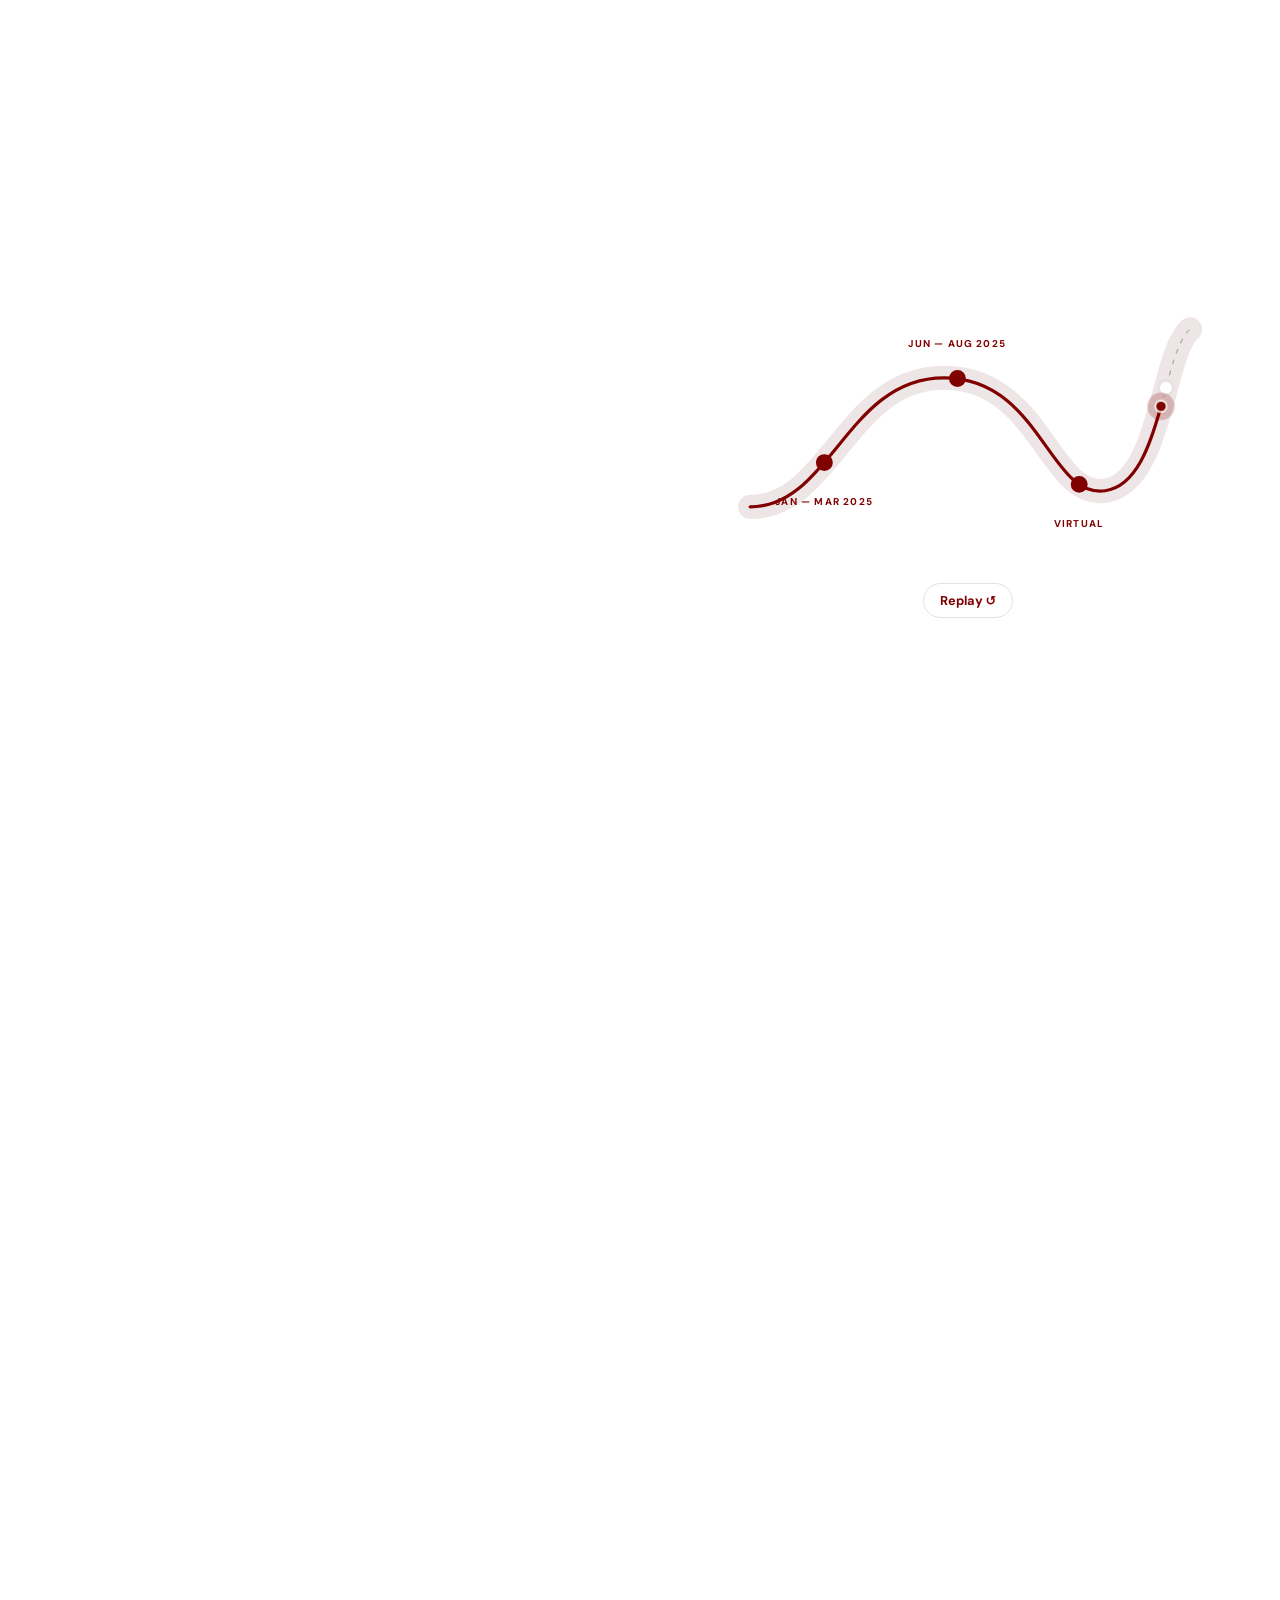
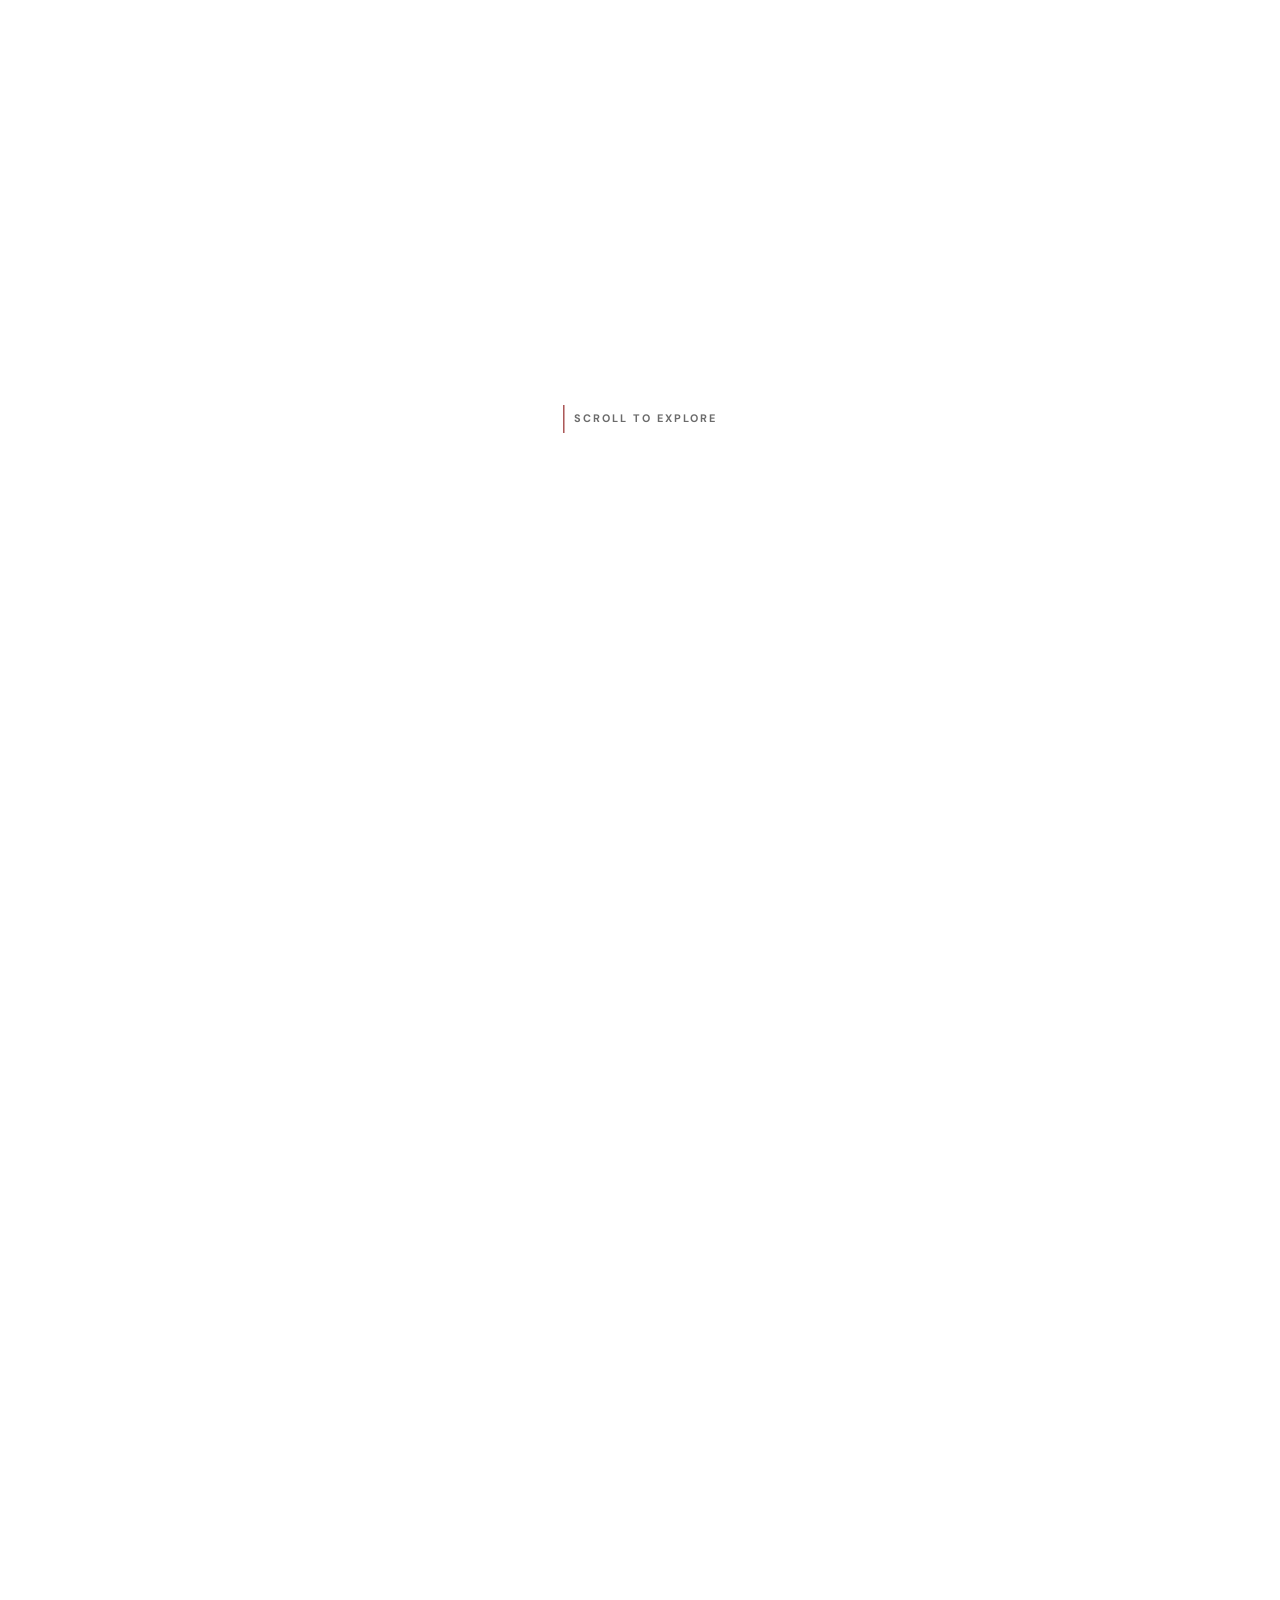
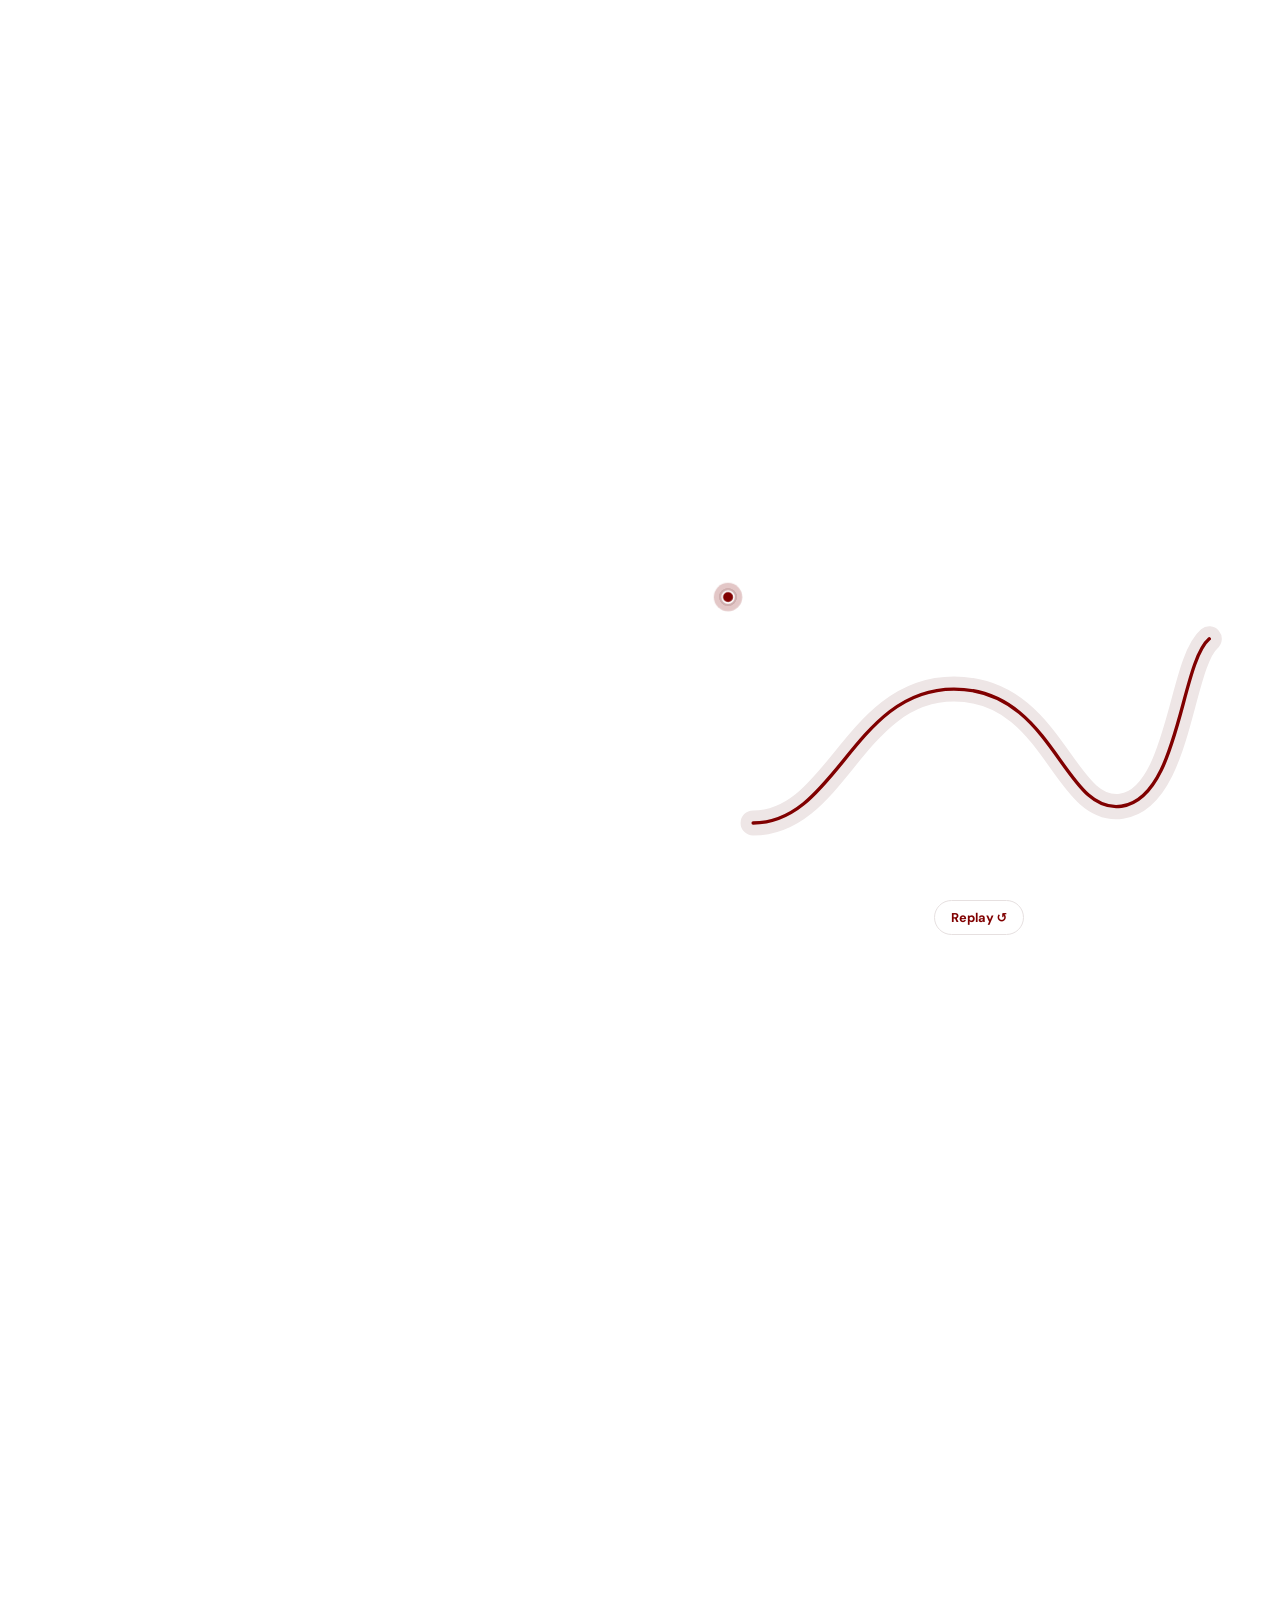
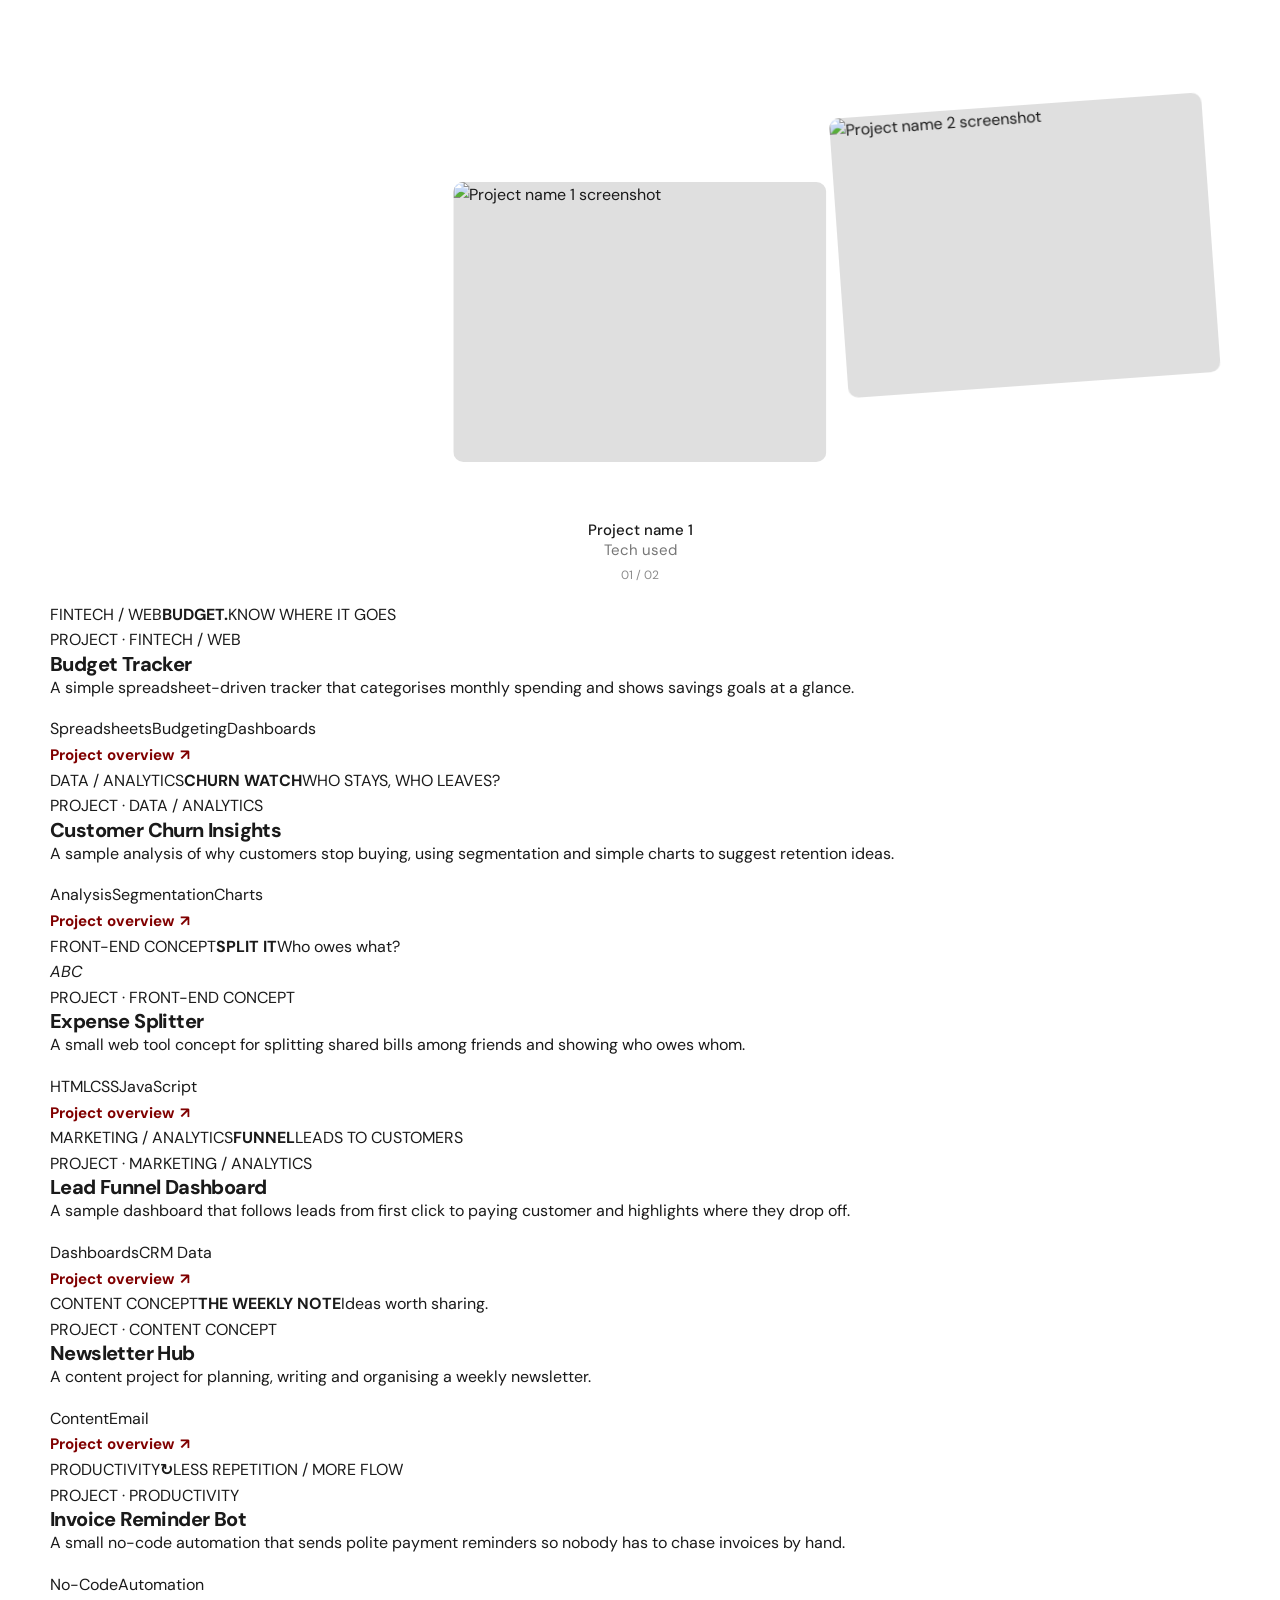
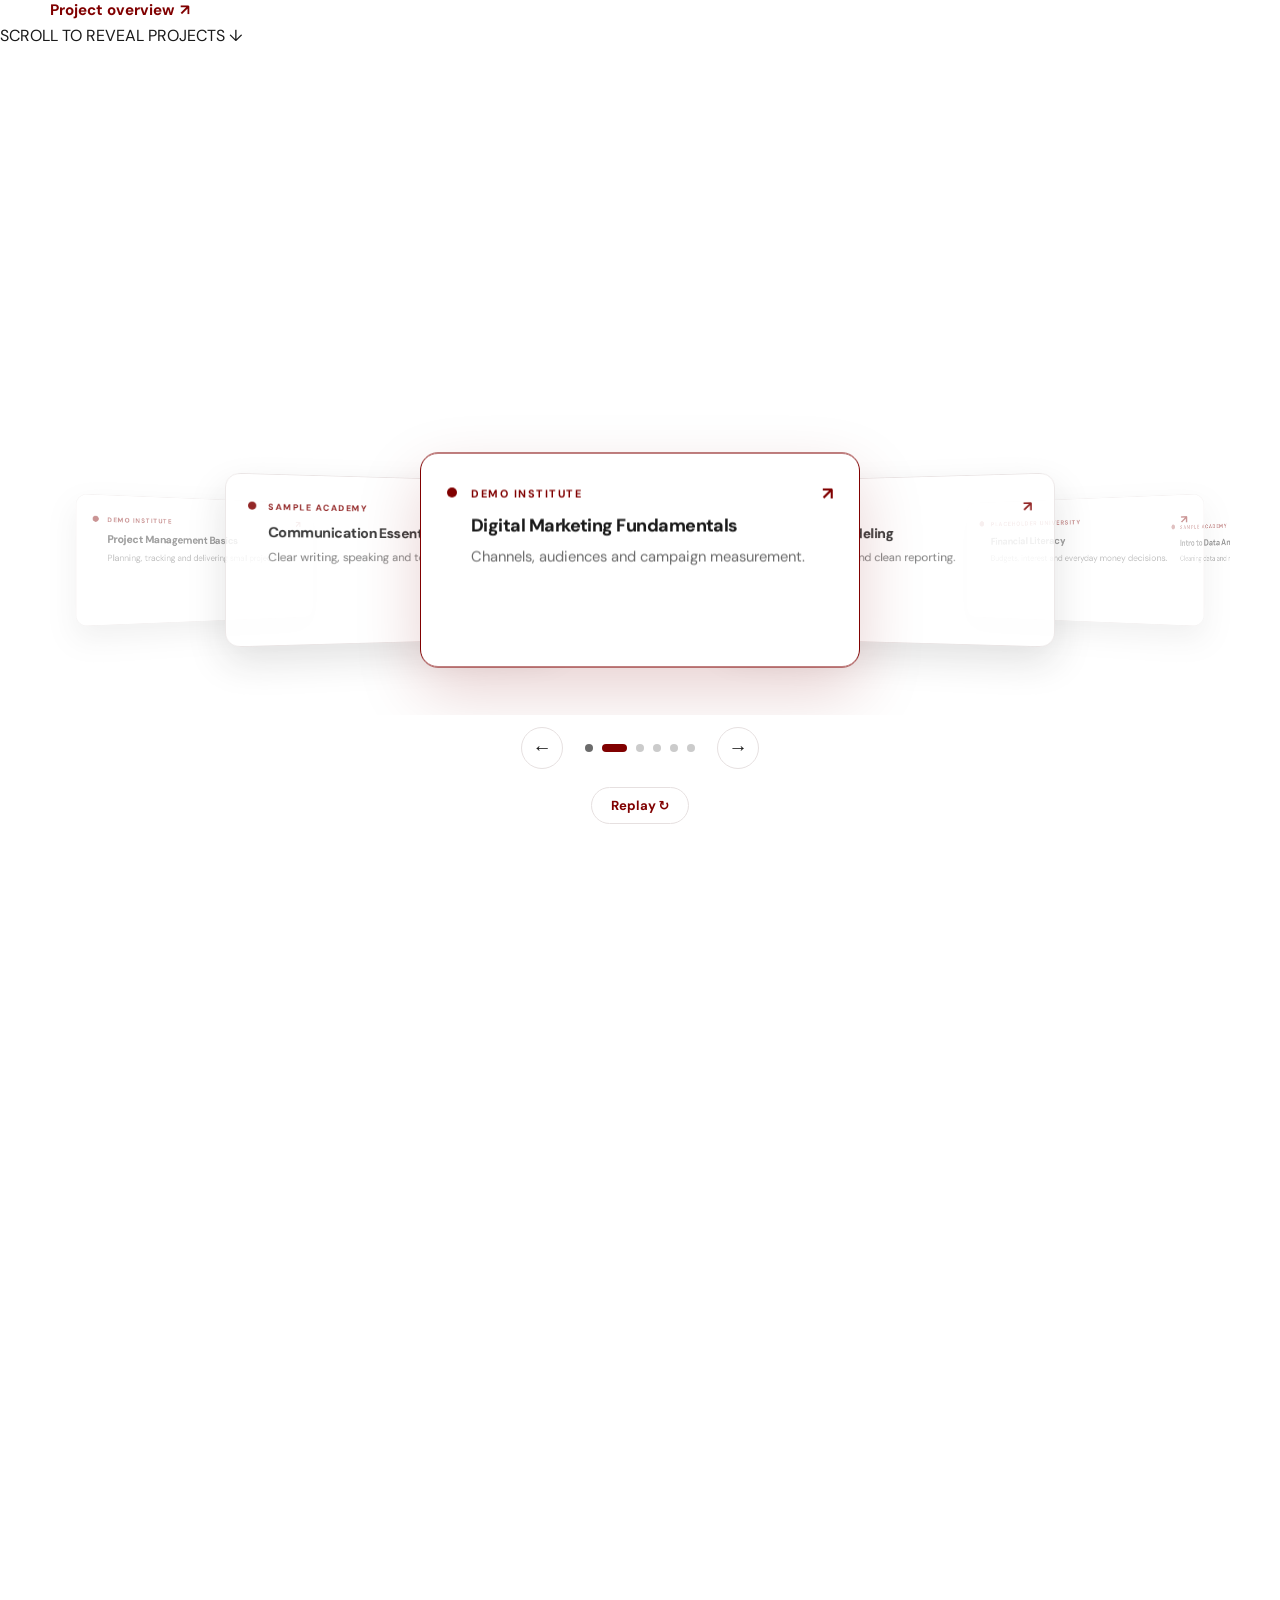
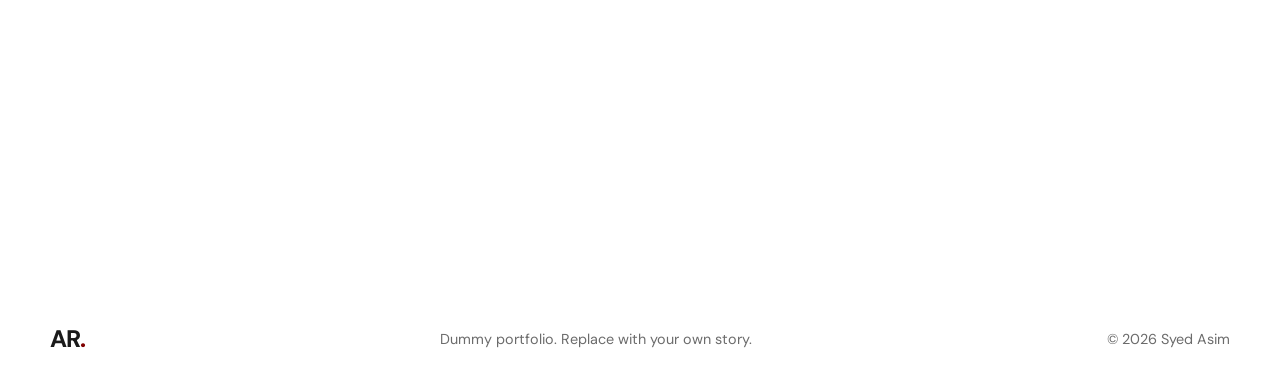
==== commit 260cf6b2: "Update index.html" ====
--- a/asim_portfolio_/index.html
+++ b/asim_portfolio_/index.html
@@ -35,56 +35,96 @@
 </head>
 <body>
   <div class="progress" aria-hidden="true"><span id="progressBar"></span></div>
-  <header class="site-header">
-    <a class="brand" href="#home" aria-label="Syed Asim home">SA<span>.</span></a>
-    <nav class="desktop-nav rubber-nav" aria-label="Main navigation">
-  <ul class="rubber-nav__list">
-    <li><a class="rubber-nav__link is-active" href="#about">About</a></li>
-    <li><a class="rubber-nav__link" href="#skills">Skills</a></li>
-    <li><a class="rubber-nav__link" href="#experience">Experience</a></li>
-    <li><a class="rubber-nav__link" href="#projects">Projects</a></li>
-    <li><a class="rubber-nav__link" href="#education">Journey</a></li>
-    <li><a class="rubber-nav__link" href="#contact">Contact</a></li>
-  </ul>
-</nav>
-    <a class="call-cta call-cta--small" href="tel:+918374104569">
-  <span class="call-cta__label">Let's talk</span>
-  <span class="call-cta__handle">
-    <svg class="call-cta__arrow" viewBox="0 0 24 24" aria-hidden="true">
-      <path d="M5 12h14M13 6l6 6-6 6"/>
-    </svg>
-    <svg class="call-cta__phone" viewBox="0 0 24 24" aria-hidden="true">
-      <path d="M14.05 2a9 9 0 0 1 8 7.94M14.05 6A5 5 0 0 1 18 10"/>
-      <path d="M22 16.92v3a2 2 0 0 1-2.18 2 19.79 19.79 0 0 1-8.63-3.07 19.5 19.5 0 0 1-6-6 19.79 19.79 0 0 1-3.07-8.67A2 2 0 0 1 4.11 2h3a2 2 0 0 1 2 1.72c.13.96.36 1.9.7 2.81a2 2 0 0 1-.45 2.11L8.09 9.91a16 16 0 0 0 6 6l1.27-1.27a2 2 0 0 1 2.11-.45c.91.34 1.85.57 2.81.7A2 2 0 0 1 22 16.92z"/>
-    </svg>
-  </span>
-</a>
- 
-<nav class="mobile-nav rubber-nav" id="mobileNav" aria-label="Mobile navigation">
-  <ul class="rubber-nav__list">
-    <li>
-      <a class="rubber-nav__link is-active" href="#about">About</a>
-    </li>
-    <li>
-      <a class="rubber-nav__link" href="#skills">Skills</a>
-    </li>
-    <li>
-      <a class="rubber-nav__link" href="#experience">Experience</a>
-    </li>
-    <li>
-      <a class="rubber-nav__link" href="#projects">Projects</a>
-    </li>
-    <li>
-      <a class="rubber-nav__link" href="#education">Journey</a>
-    </li>
-    <li>
-      <a class="rubber-nav__link" href="#contact">Contact</a>
-    </li>
-  </ul>
-</nav>
-
-
-  <main>
+  
+<section class="section section-dark" id="experience">
+  <div class="section-wrap">
+
+    <div class="section-heading reveal">
+      <p class="eyebrow">WHERE I'VE LEARNED</p>
+      <h2>Experience that<br><em>shapes perspective.</em></h2>
+      <p class="section-lead">
+        Internships and freelance work that helped me connect learning with practical work. (Sample content.)
+      </p>
+    </div>
+
+    <div class="exp-grid">
+
+      <div class="exp-list">
+
+        <article class="exp-item reveal">
+          <span class="exp-date">JAN — MAR 2025</span>
+          <span class="exp-type">INTERNSHIP · OPERATIONS</span>
+          <h3>Operations Intern</h3>
+          <h4>Example Company A</h4>
+          <ul>
+            <li>Tracked daily orders and flagged delays in a shared sheet.</li>
+            <li>Wrote simple checklists that shortened onboarding for new staff.</li>
+            <li>Supported the team with weekly status reports.</li>
+          </ul>
+        </article>
+
+        <article class="exp-item reveal">
+          <span class="exp-date">JUN — AUG 2025</span>
+          <span class="exp-type">INTERNSHIP · ANALYTICS</span>
+          <h3>Business Analyst Intern</h3>
+          <h4>Example Company B</h4>
+          <ul>
+            <li>Cleaned sales data and built a monthly performance summary.</li>
+            <li>Compared customer segments to suggest two pricing experiments.</li>
+            <li>Presented findings to a small cross-functional team.</li>
+          </ul>
+        </article>
+
+        <article class="exp-item reveal">
+          <span class="exp-date">VIRTUAL EXPERIENCE</span>
+          <span class="exp-type">VIRTUAL INTERNSHIP</span>
+          <h3>Consulting Job Simulation</h3>
+          <h4>Sample Consulting Group</h4>
+          <p>Completed placeholder case tasks on market sizing and client communication, gaining introductory exposure to consulting workflows.</p>
+        </article>
+
+        <article class="exp-item reveal">
+          <span class="exp-date">FREELANCE</span>
+          <span class="exp-type">SOCIAL MEDIA · CAMPAIGNS</span>
+          <h3>Freelance Social Media Marketer</h3>
+          <h4>Independent</h4>
+          <p>Planned and ran small social campaigns for local businesses, mixing content calendars, simple creatives and weekly reporting. Featured work: Bloom Café.</p>
+          <a class="text-link" href="#featured-project">Explore Bloom Café <span>↗</span></a>
+        </article>
+
+      </div>
+
+      <div class="roadmap" id="roadmap" role="group" aria-label="Experience roadmap: Operations Intern, Business Analyst Intern, consulting job simulation, and freelance Social Media Marketer">
+
+        <div class="rm-stage">
+          <svg viewBox="0 0 600 340" aria-hidden="true">
+            <path id="rmRoad" class="rm-road" d="M30 270 C130 270 150 110 270 110 S400 260 470 250 S540 80 575 50"/>
+            <path class="rm-dash" d="M30 270 C130 270 150 110 270 110 S400 260 470 250 S540 80 575 50"/>
+            <path id="rmFill" class="rm-fill" d="M30 270 C130 270 150 110 270 110 S400 260 470 250 S540 80 575 50"/>
+            <circle class="rm-node" r="9"/>
+            <circle class="rm-node" r="9"/>
+            <circle class="rm-node" r="9"/>
+            <circle class="rm-node" r="9"/>
+            <g id="rmMarker" class="rm-marker">
+              <circle class="rm-halo" r="17"/>
+              <circle class="rm-dot" r="7"/>
+            </g>
+          </svg>
+
+          <div class="rm-label below"><span class="rm-date">JAN — MAR 2025</span></div>
+          <div class="rm-label above"><span class="rm-date">JUN — AUG 2025</span></div>
+          <div class="rm-label below"><span class="rm-date">VIRTUAL</span></div>
+          <div class="rm-label above edge-r"><span class="rm-date">FREELANCE</span></div>
+        </div>
+
+        <button class="rm-replay" id="rmReplay" type="button">Replay ↺</button>
+
+      </div>
+
+    </div>
+  </div>
+</section>
+
         <section class="hero section-wrap" id="home">
       <div class="hero-left reveal">
         <h1>Hi, I'm<br>
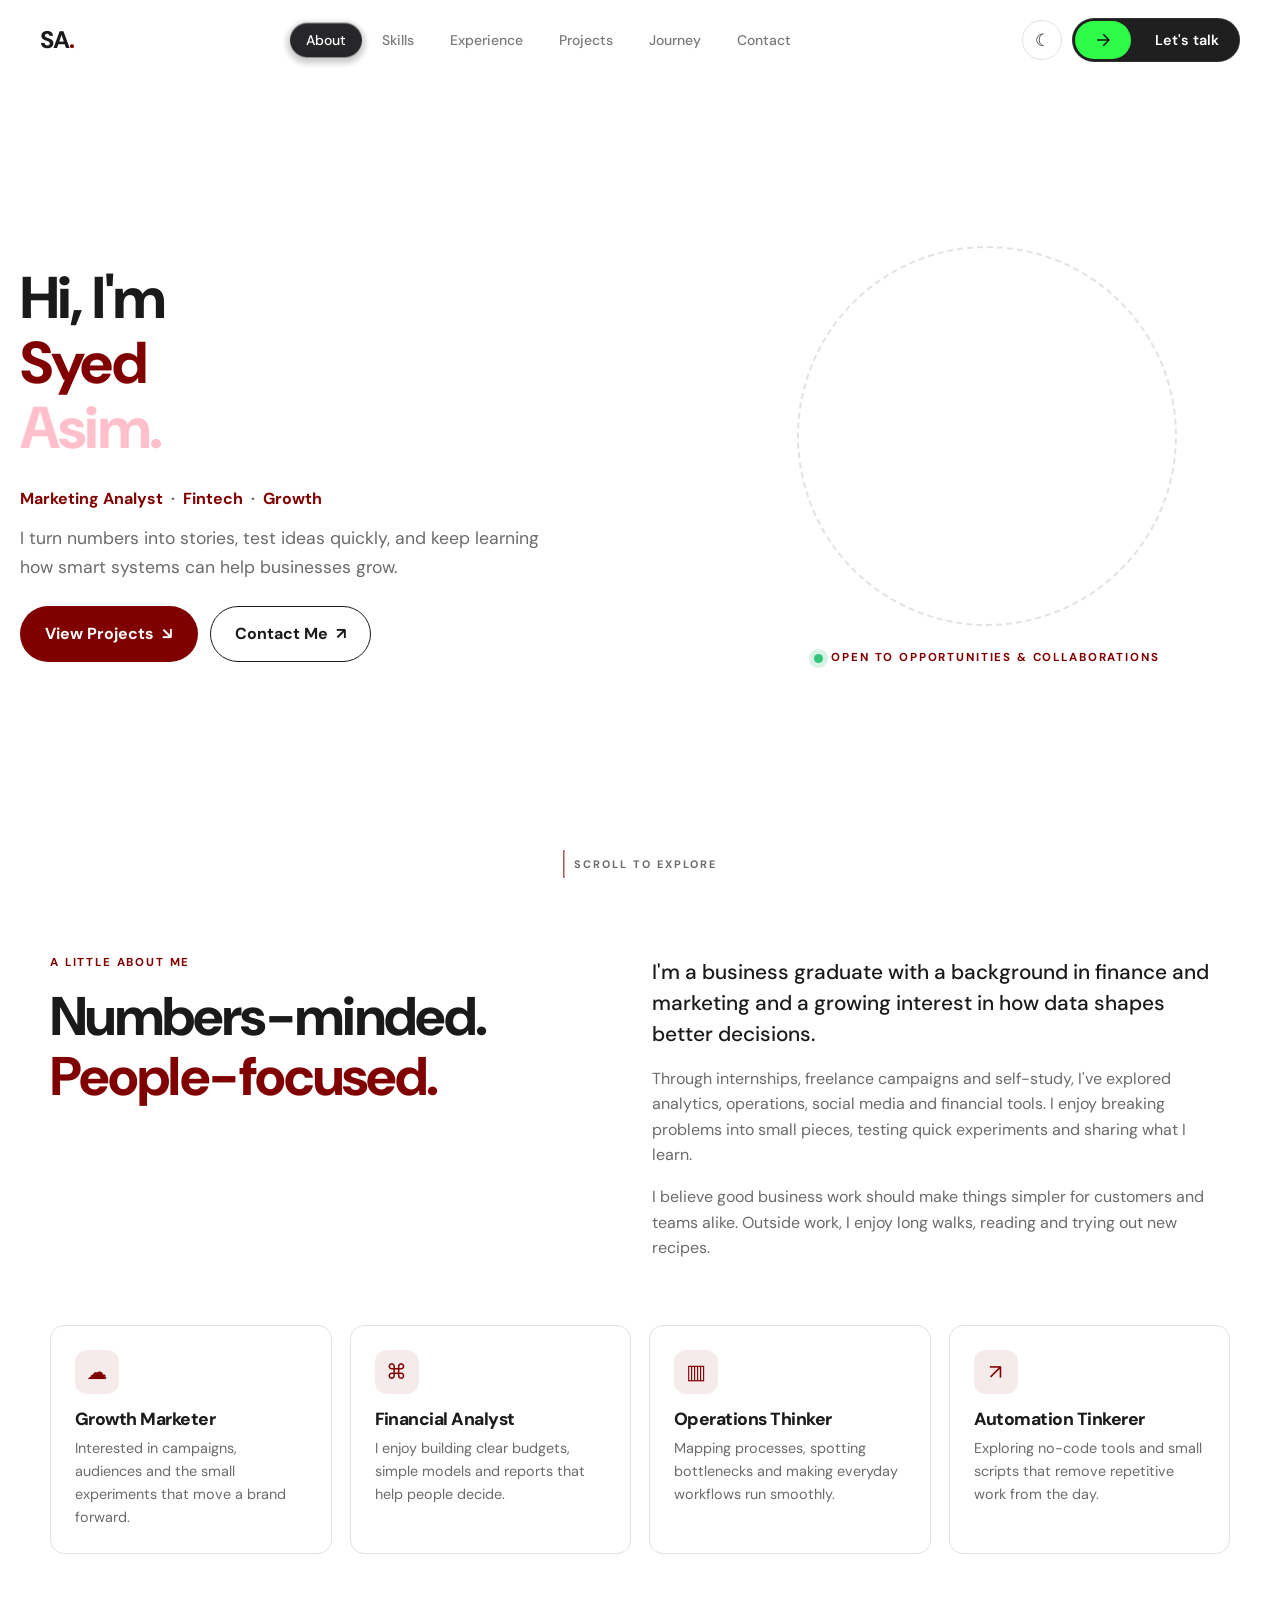
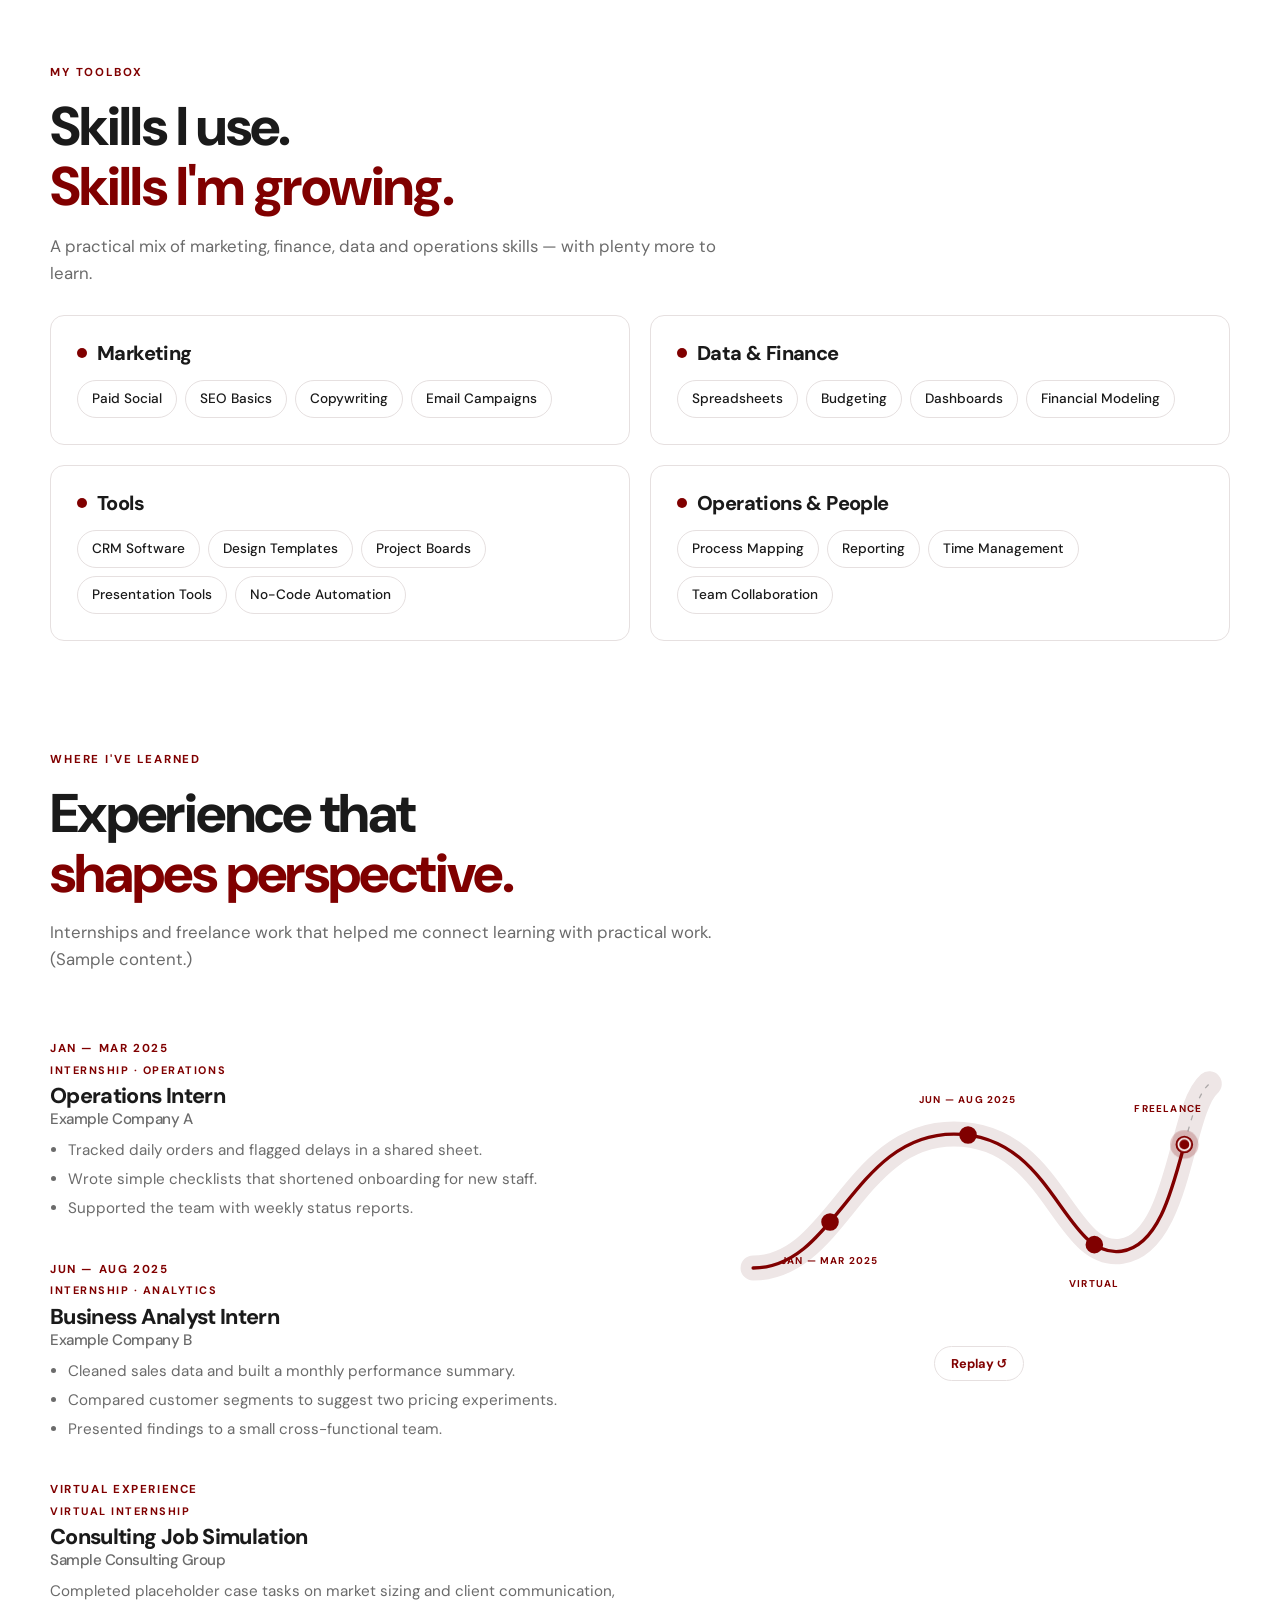
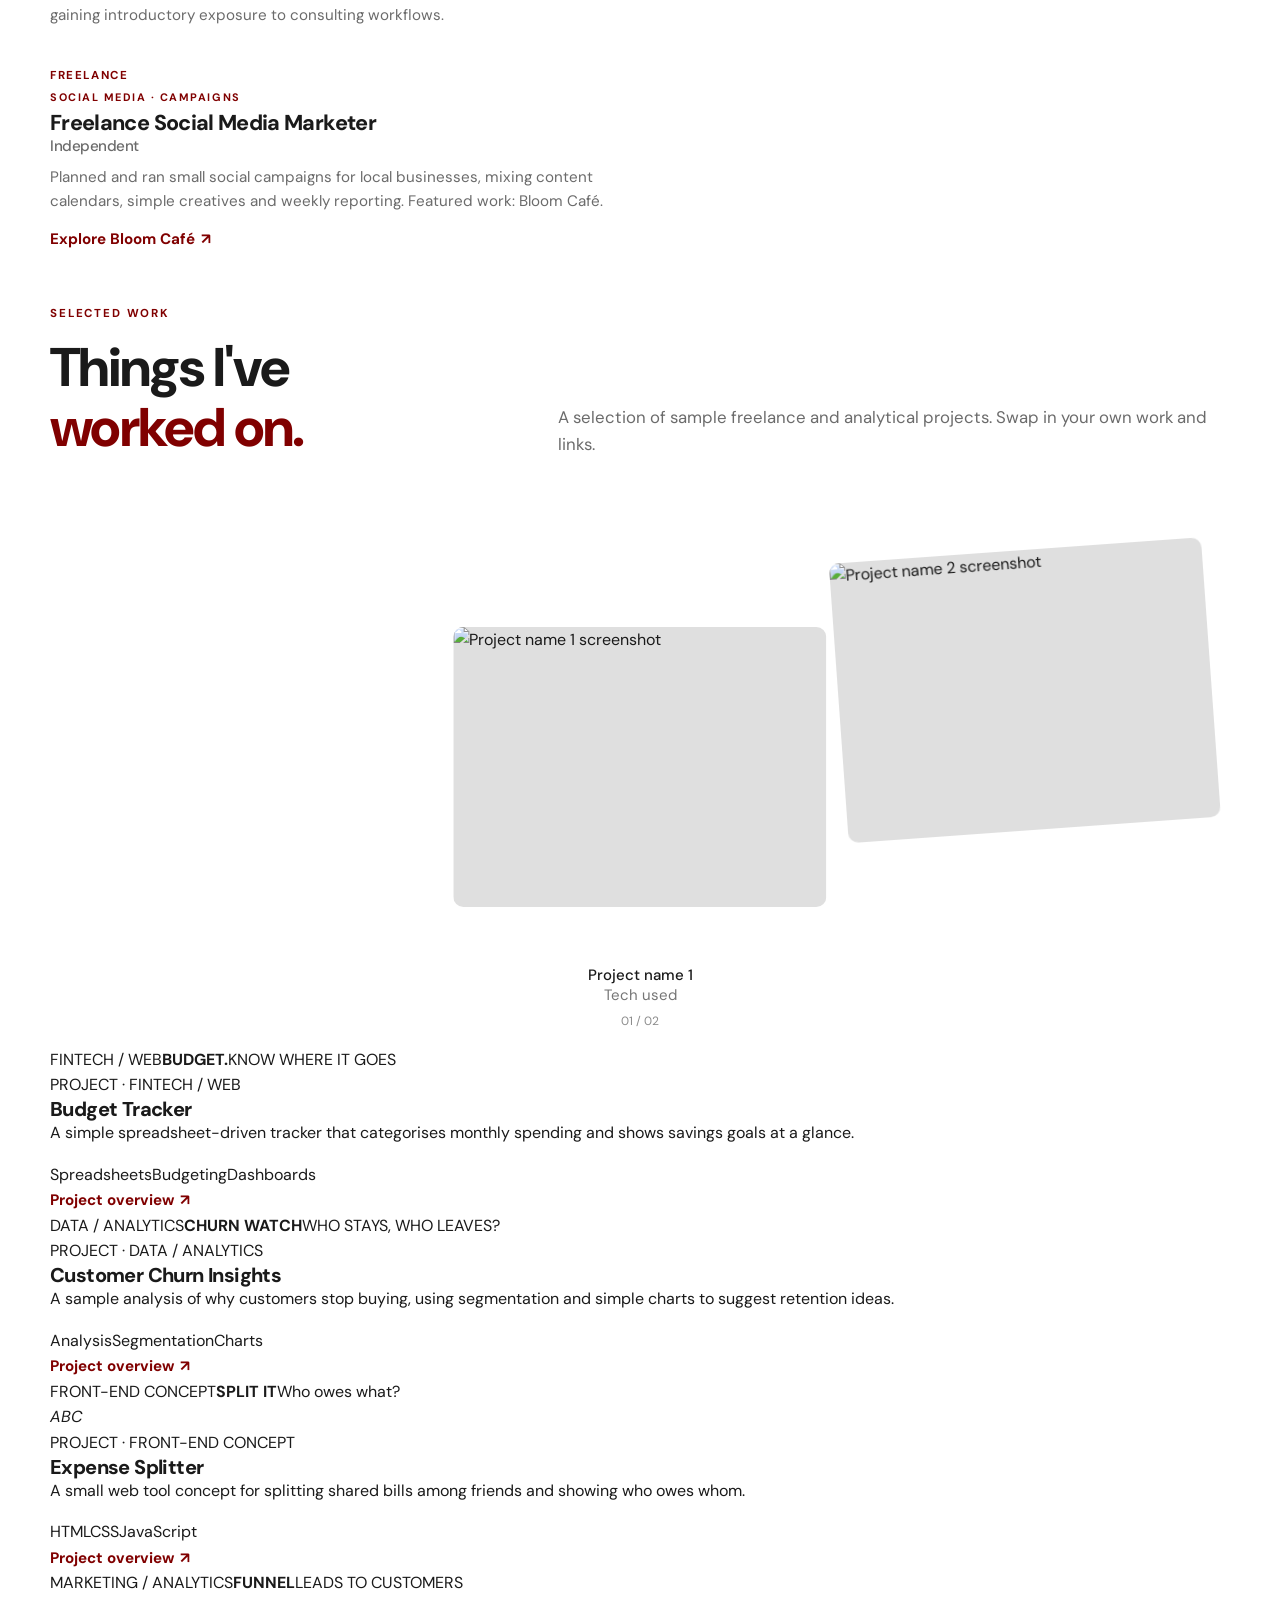
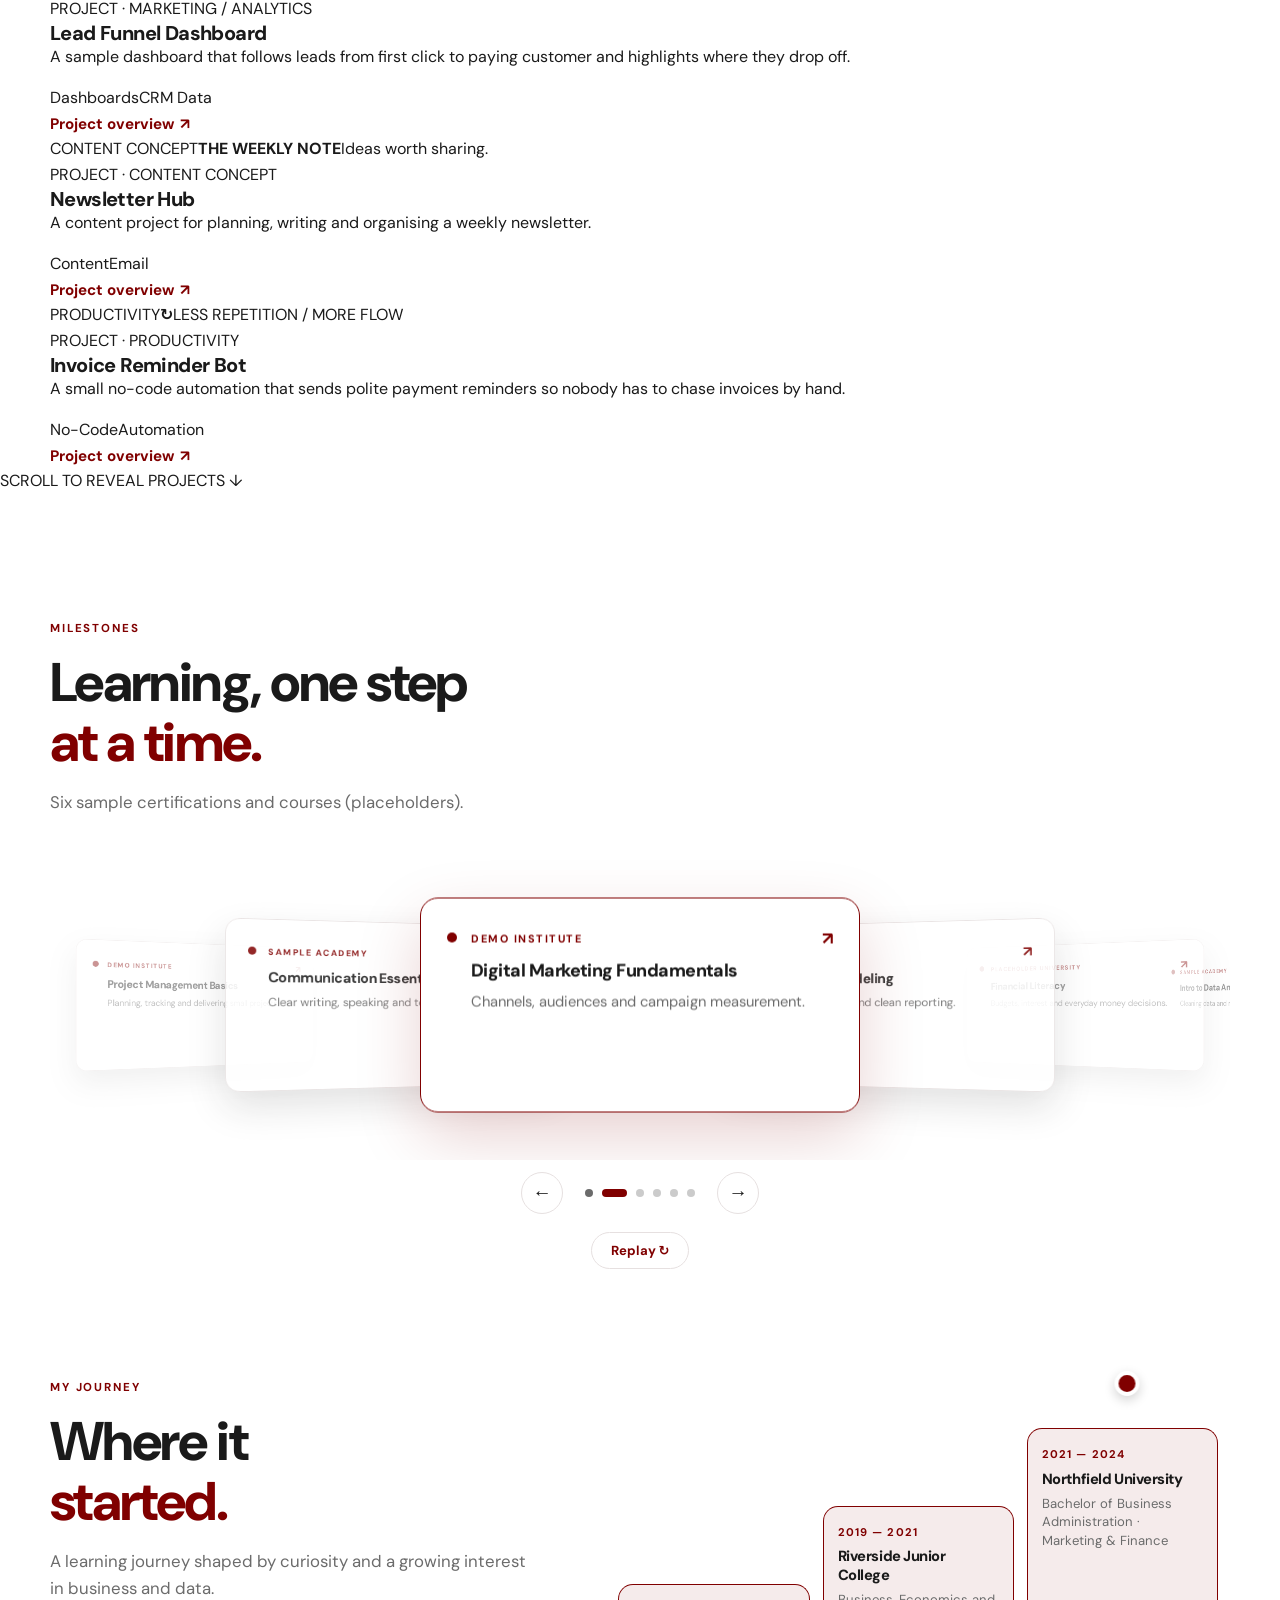
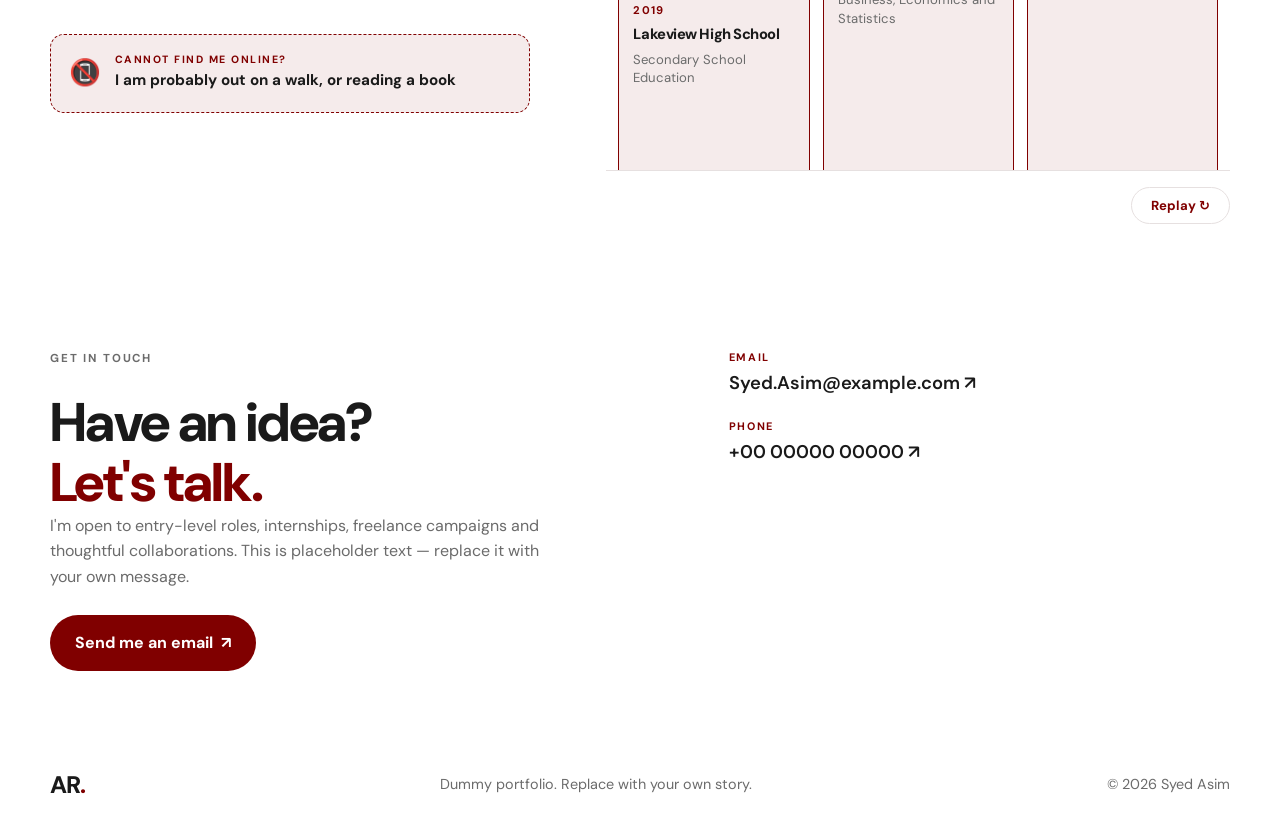
==== commit 844f6103: "Update index.html" ====
--- a/asim_portfolio_/index.html
+++ b/asim_portfolio_/index.html
@@ -34,96 +34,54 @@
   
 </head>
 <body>
-  <div class="progress" aria-hidden="true"><span id="progressBar"></span></div>
-  
-<section class="section section-dark" id="experience">
-  <div class="section-wrap">
-
-    <div class="section-heading reveal">
-      <p class="eyebrow">WHERE I'VE LEARNED</p>
-      <h2>Experience that<br><em>shapes perspective.</em></h2>
-      <p class="section-lead">
-        Internships and freelance work that helped me connect learning with practical work. (Sample content.)
-      </p>
-    </div>
-
-    <div class="exp-grid">
-
-      <div class="exp-list">
-
-        <article class="exp-item reveal">
-          <span class="exp-date">JAN — MAR 2025</span>
-          <span class="exp-type">INTERNSHIP · OPERATIONS</span>
-          <h3>Operations Intern</h3>
-          <h4>Example Company A</h4>
-          <ul>
-            <li>Tracked daily orders and flagged delays in a shared sheet.</li>
-            <li>Wrote simple checklists that shortened onboarding for new staff.</li>
-            <li>Supported the team with weekly status reports.</li>
-          </ul>
-        </article>
-
-        <article class="exp-item reveal">
-          <span class="exp-date">JUN — AUG 2025</span>
-          <span class="exp-type">INTERNSHIP · ANALYTICS</span>
-          <h3>Business Analyst Intern</h3>
-          <h4>Example Company B</h4>
-          <ul>
-            <li>Cleaned sales data and built a monthly performance summary.</li>
-            <li>Compared customer segments to suggest two pricing experiments.</li>
-            <li>Presented findings to a small cross-functional team.</li>
-          </ul>
-        </article>
-
-        <article class="exp-item reveal">
-          <span class="exp-date">VIRTUAL EXPERIENCE</span>
-          <span class="exp-type">VIRTUAL INTERNSHIP</span>
-          <h3>Consulting Job Simulation</h3>
-          <h4>Sample Consulting Group</h4>
-          <p>Completed placeholder case tasks on market sizing and client communication, gaining introductory exposure to consulting workflows.</p>
-        </article>
-
-        <article class="exp-item reveal">
-          <span class="exp-date">FREELANCE</span>
-          <span class="exp-type">SOCIAL MEDIA · CAMPAIGNS</span>
-          <h3>Freelance Social Media Marketer</h3>
-          <h4>Independent</h4>
-          <p>Planned and ran small social campaigns for local businesses, mixing content calendars, simple creatives and weekly reporting. Featured work: Bloom Café.</p>
-          <a class="text-link" href="#featured-project">Explore Bloom Café <span>↗</span></a>
-        </article>
-
-      </div>
-
-      <div class="roadmap" id="roadmap" role="group" aria-label="Experience roadmap: Operations Intern, Business Analyst Intern, consulting job simulation, and freelance Social Media Marketer">
-
-        <div class="rm-stage">
-          <svg viewBox="0 0 600 340" aria-hidden="true">
-            <path id="rmRoad" class="rm-road" d="M30 270 C130 270 150 110 270 110 S400 260 470 250 S540 80 575 50"/>
-            <path class="rm-dash" d="M30 270 C130 270 150 110 270 110 S400 260 470 250 S540 80 575 50"/>
-            <path id="rmFill" class="rm-fill" d="M30 270 C130 270 150 110 270 110 S400 260 470 250 S540 80 575 50"/>
-            <circle class="rm-node" r="9"/>
-            <circle class="rm-node" r="9"/>
-            <circle class="rm-node" r="9"/>
-            <circle class="rm-node" r="9"/>
-            <g id="rmMarker" class="rm-marker">
-              <circle class="rm-halo" r="17"/>
-              <circle class="rm-dot" r="7"/>
-            </g>
-          </svg>
-
-          <div class="rm-label below"><span class="rm-date">JAN — MAR 2025</span></div>
-          <div class="rm-label above"><span class="rm-date">JUN — AUG 2025</span></div>
-          <div class="rm-label below"><span class="rm-date">VIRTUAL</span></div>
-          <div class="rm-label above edge-r"><span class="rm-date">FREELANCE</span></div>
-        </div>
-
-        <button class="rm-replay" id="rmReplay" type="button">Replay ↺</button>
-
-      </div>
-
-    </div>
+<div class="progress" aria-hidden="true"><span id="progressBar"></span></div>
+
+<header class="site-header">
+  <a class="brand" href="#home">SA<span>.</span></a>
+
+  <nav class="desktop-nav rubber-nav" aria-label="Main navigation">
+    <a href="#about">About</a>
+    <a href="#skills">Skills</a>
+    <a href="#experience">Experience</a>
+    <a href="#projects">Projects</a>
+    <a href="#education">Journey</a>
+    <a href="#contact">Contact</a>
+  </nav>
+
+  <div class="header-actions">
+    <button class="theme-toggle" id="themeToggle" type="button" aria-label="Toggle theme">
+      <span class="theme-icon">☾</span>
+    </button>
+
+    <a class="call-cta call-cta--small" href="tel:+918374104569">
+      <span class="call-cta__handle">
+        <svg class="call-cta__arrow" viewBox="0 0 24 24" aria-hidden="true">
+          <path d="M5 12h14M13 5l7 7-7 7"/>
+        </svg>
+        <svg class="call-cta__phone" viewBox="0 0 24 24" aria-hidden="true">
+          <path d="M5 3h4l2 5-3 2a15 15 0 0 0 6 6l2-3 5 2v4c0 1-1 2-2 2C10 21 3 14 3 5c0-1 1-2 2-2z"/>
+        </svg>
+      </span>
+      <span class="call-cta__label">Let's talk</span>
+    </a>
+
+    <button class="menu-toggle" id="menuToggle" type="button"
+      aria-label="Open navigation" aria-expanded="false">
+      <i></i><i></i>
+    </button>
   </div>
-</section>
+
+  <nav class="mobile-nav rubber-nav" id="mobileNav" aria-label="Mobile navigation">
+    <a href="#about">About</a>
+    <a href="#skills">Skills</a>
+    <a href="#experience">Experience</a>
+    <a href="#projects">Projects</a>
+    <a href="#education">Journey</a>
+    <a href="#contact">Contact</a>
+  </nav>
+</header>
+
+<main>  
 
         <section class="hero section-wrap" id="home">
       <div class="hero-left reveal">
--- a/asim_portfolio_/css/08-responsive-final.css
+++ b/asim_portfolio_/css/08-responsive-final.css
@@ -54,14 +54,64 @@
 
 /* ===== RUBBER NAVIGATION FINAL OVERRIDES ===== */
 
-/* Desktop header */
+
+/* ===== DESKTOP HEADER LAYOUT ===== */
 @media (min-width: 1001px) {
   .site-header {
     display: grid !important;
-    grid-template-columns: 1fr auto 1fr !important;
+    grid-template-columns: auto minmax(0, 1fr) auto;
     align-items: center;
+    column-gap: clamp(12px, 2vw, 28px);
     min-height: 80px;
-  }
+    width: 100%;
+  }
+
+  .site-header > .brand {
+    justify-self: start;
+  }
+
+  .site-header > nav.desktop-nav.rubber-nav {
+    display: inline-flex !important;
+    justify-self: center;
+    position: relative;
+    width: max-content;
+    max-width: 100%;
+    height: auto;
+    min-width: 0;
+  }
+
+  .site-header > .call-cta {
+    justify-self: end;
+    flex: none;
+    width: 168px;
+    max-width: 168px;
+    min-width: 0;
+  }
+
+  .rubber-nav__list {
+    display: flex !important;
+    flex-direction: row !important;
+    flex-wrap: nowrap !important;
+    align-items: center;
+    gap: 4px;
+    list-style: none !important;
+    margin: 0 !important;
+    padding: 0 !important;
+  }
+
+  .rubber-nav__list li {
+    display: flex !important;
+    list-style: none !important;
+    margin: 0 !important;
+    padding: 0 !important;
+  }
+
+  .rubber-nav__link {
+    display: inline-flex !important;
+    white-space: nowrap;
+  }
+}
+
 
   .site-header .brand {
     justify-self: start;
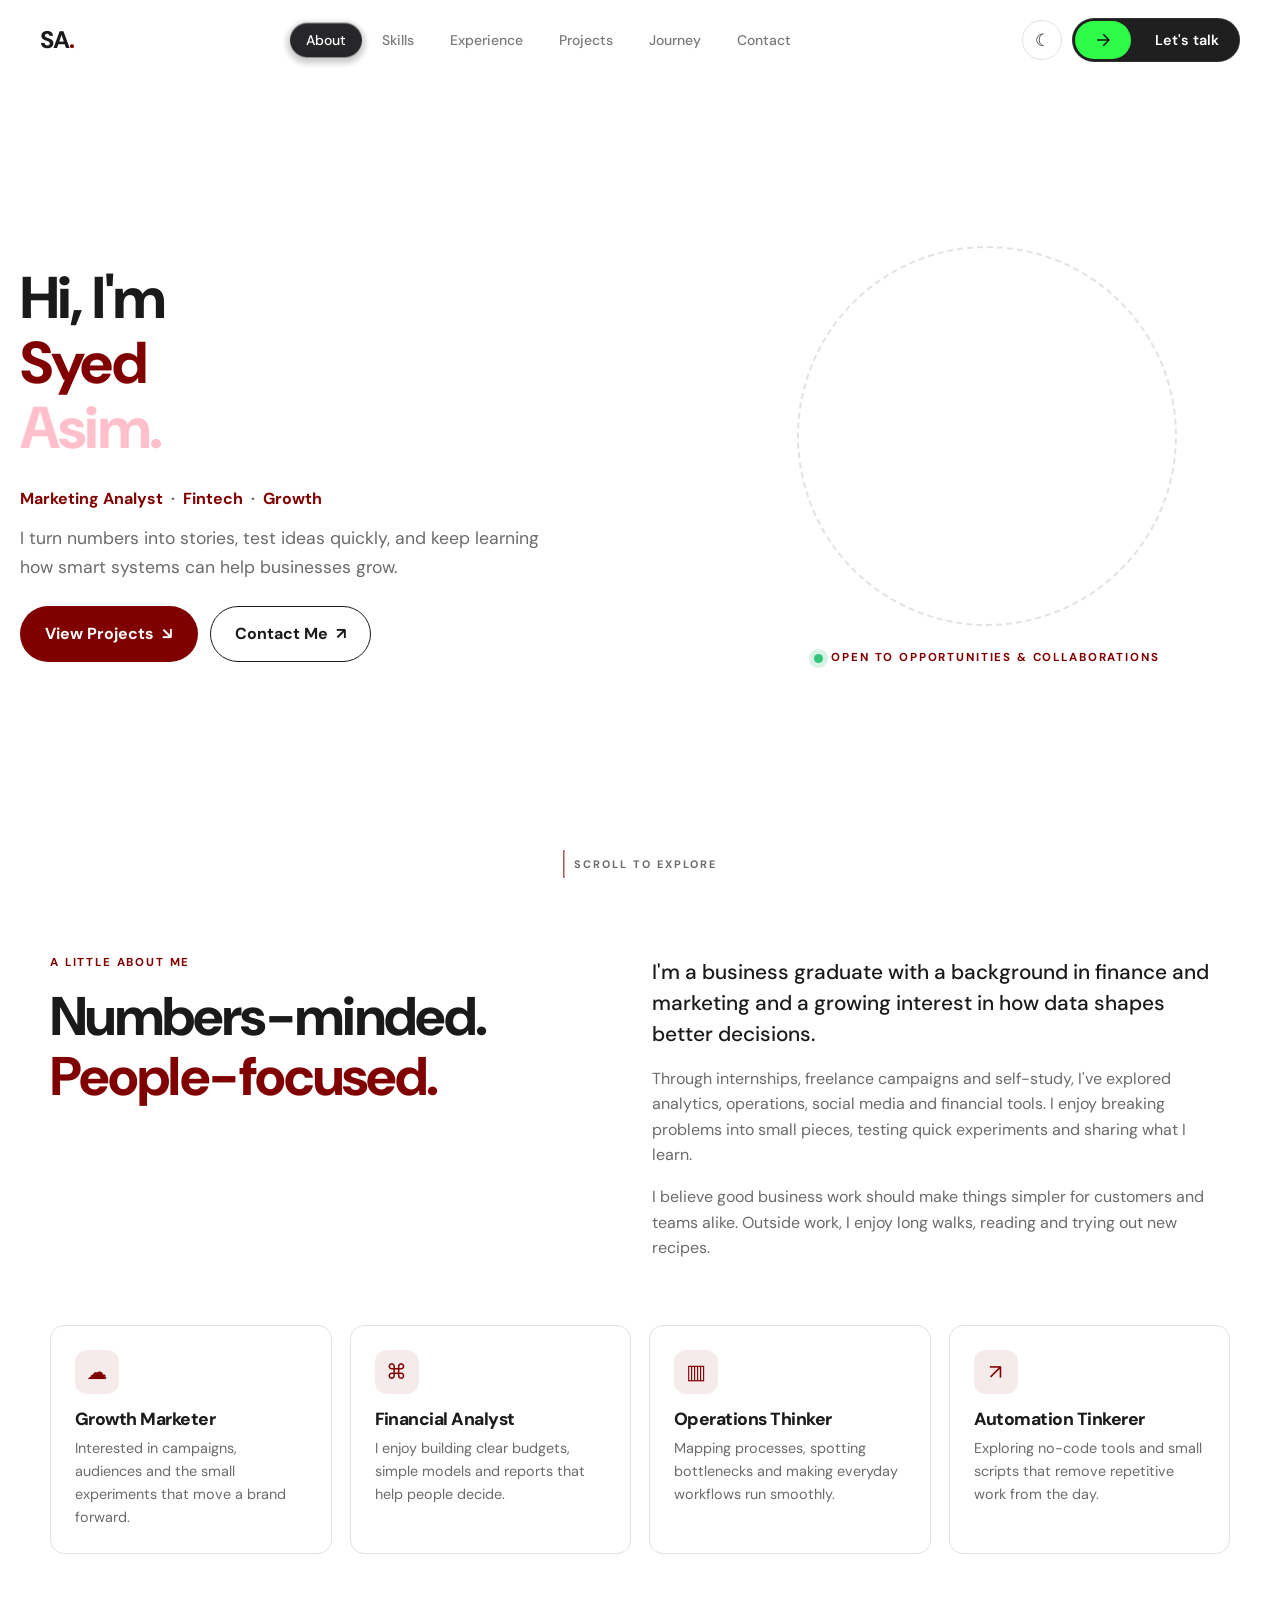
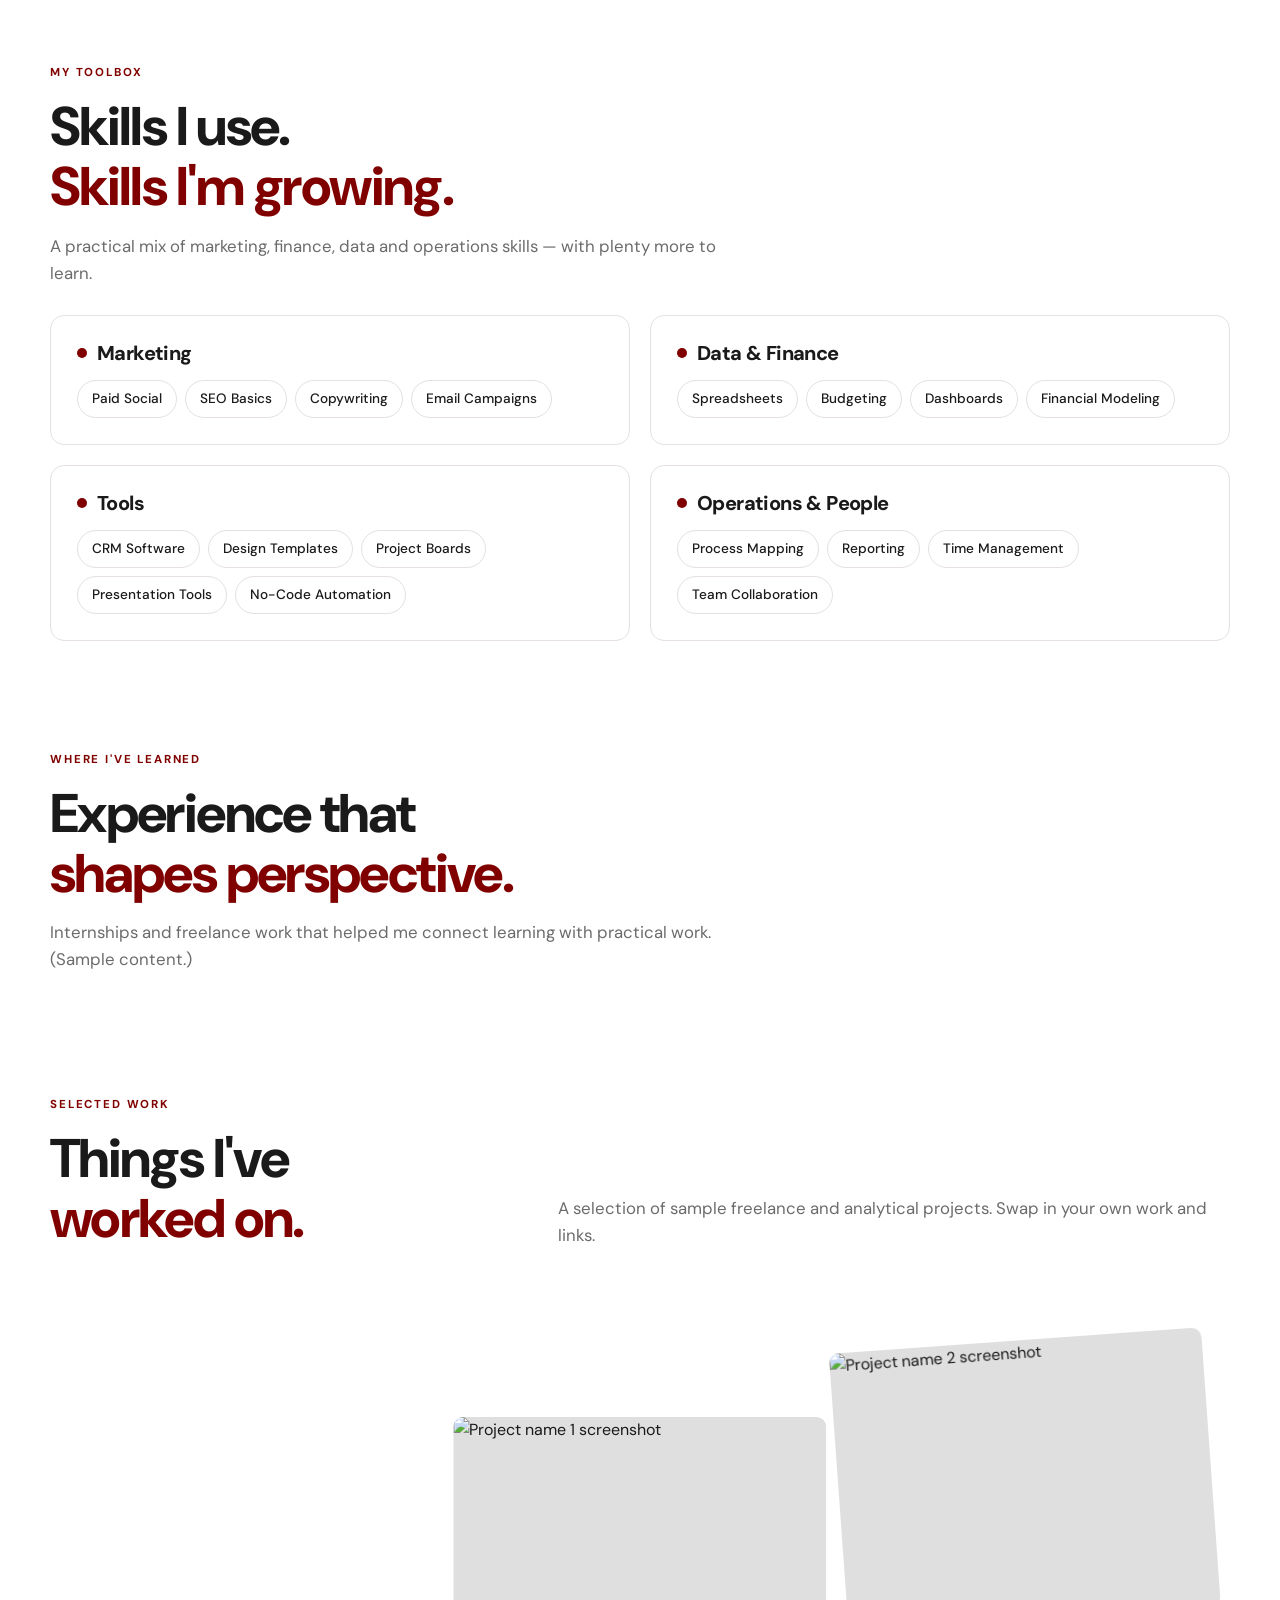
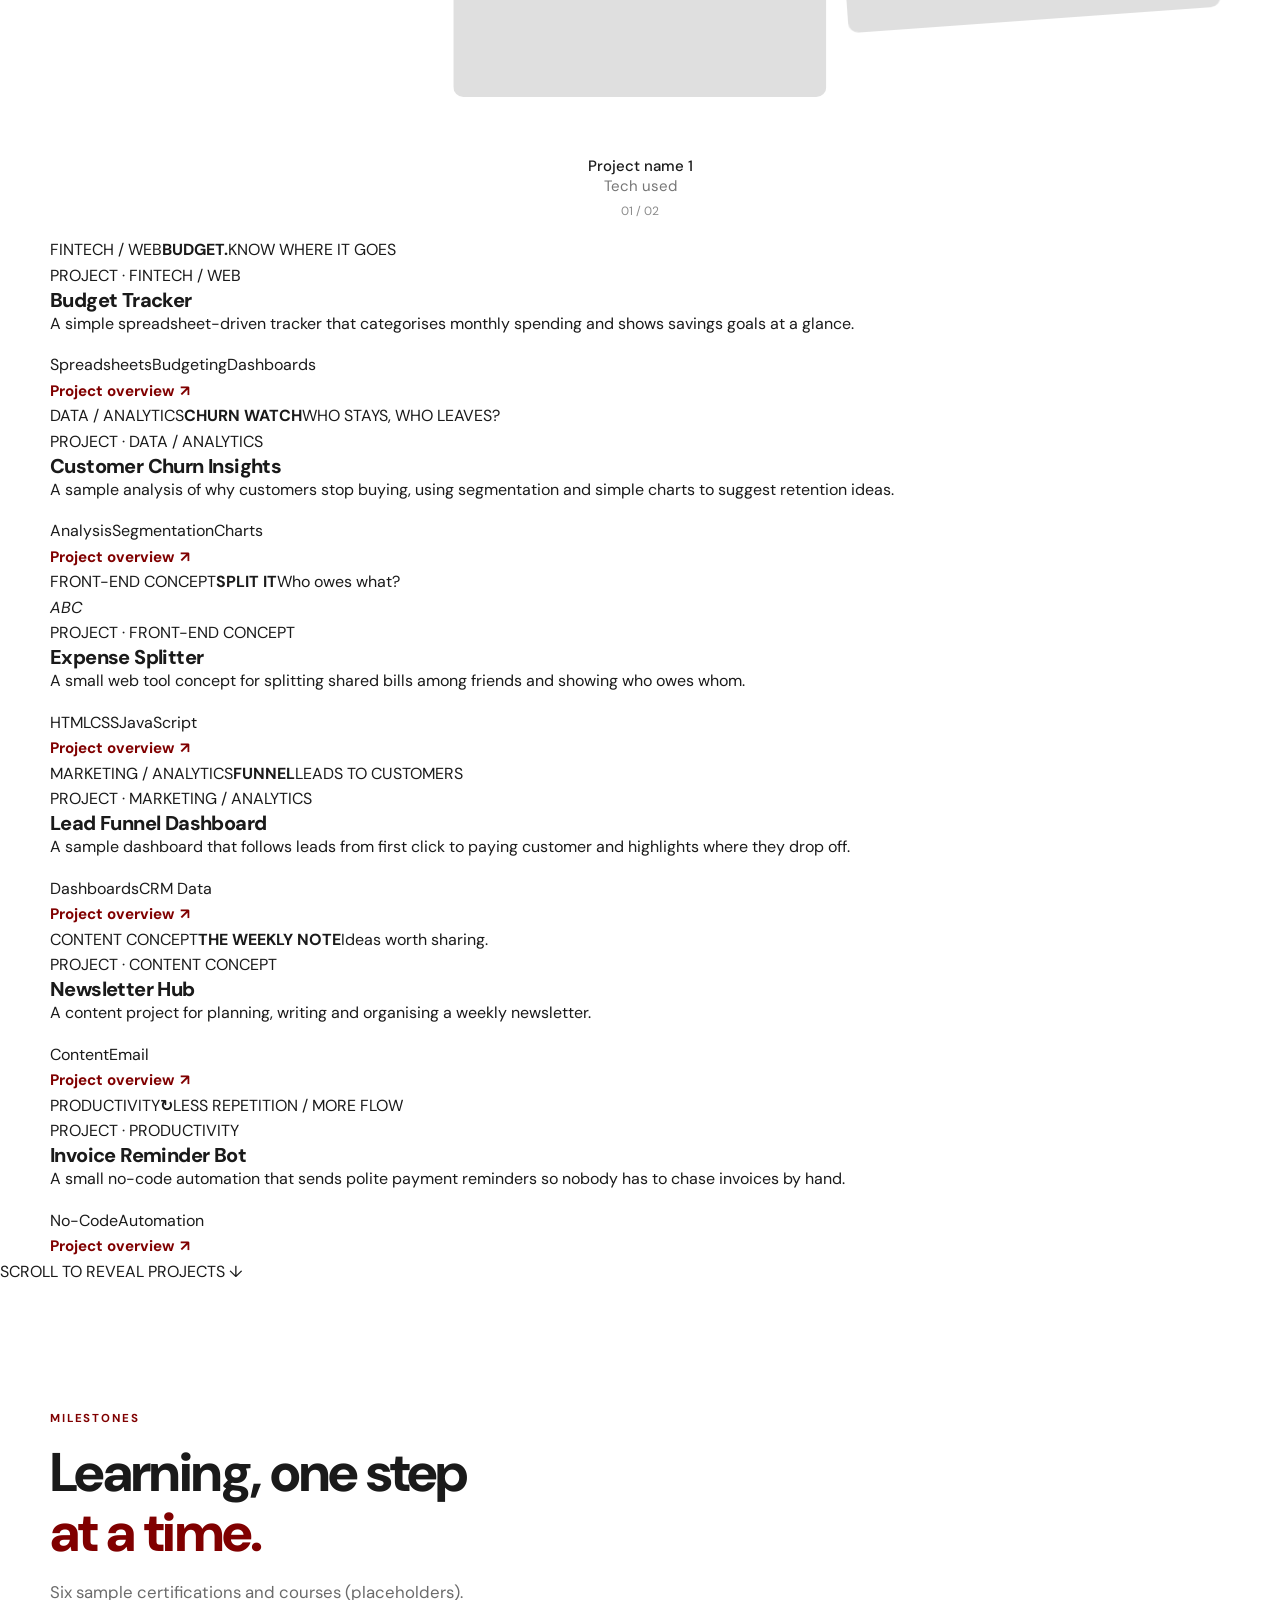
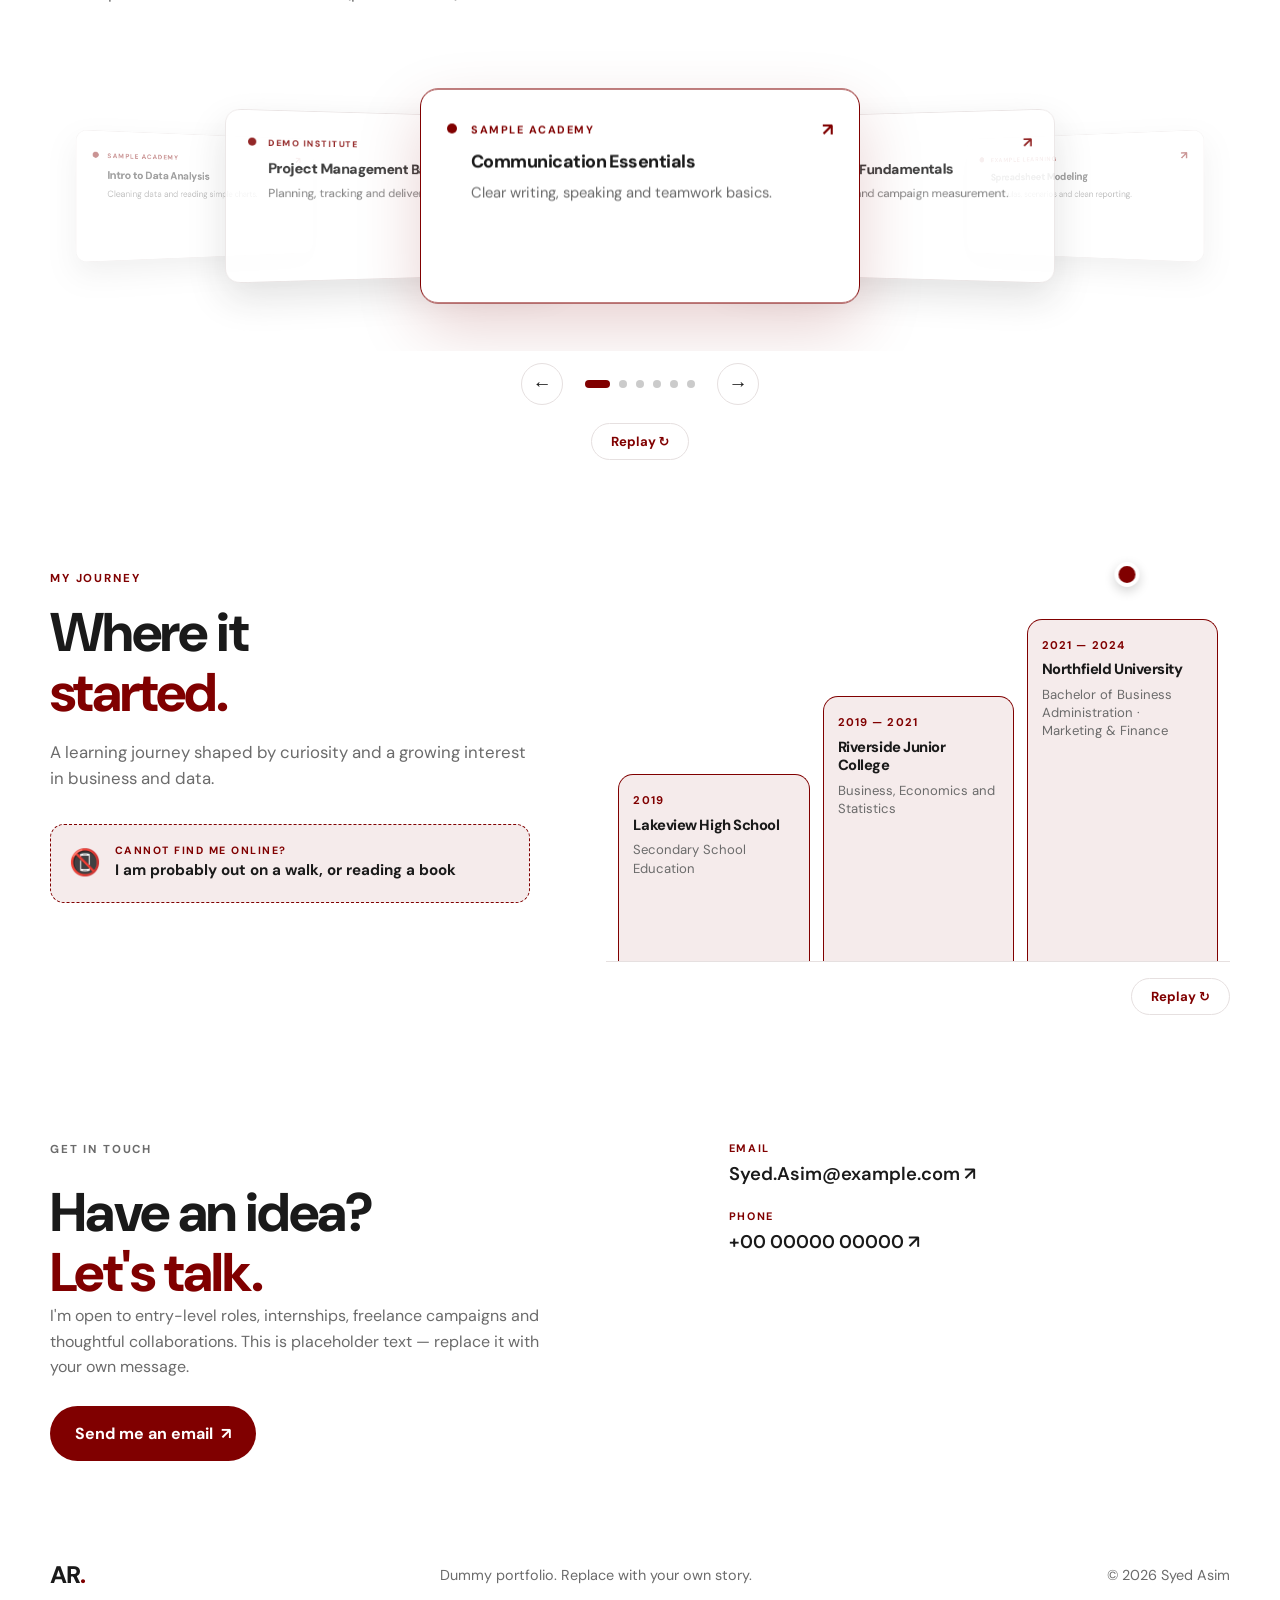
==== commit e1563c26: "Update index.html" ====
--- a/asim_portfolio_/index.html
+++ b/asim_portfolio_/index.html
@@ -136,69 +136,24 @@
     </section>
 
     <section class="section section-dark" id="experience">
-      <div class="section-wrap"><div class="section-heading reveal"><p class="eyebrow"> WHERE I'VE LEARNED</p><h2>Experience that<br><em>shapes perspective.</em></h2><p class="section-lead">Internships and freelance work that helped me connect learning with practical work. (Sample content.)</p></div>
-        </div></section>
+  <div class="section-wrap">
+    <div class="section-heading reveal">
+      <p class="eyebrow">WHERE I'VE LEARNED</p>
+      <h2>Experience that<br><em>shapes perspective.</em></h2>
+      <p class="section-lead">
+        Internships and freelance work that helped me connect learning with practical work. (Sample content.)
+      </p>
+    </div>
+
     <div class="exp-grid">
-  <div class="exp-list">
-    <article class="exp-item reveal">
-      <span class="exp-date">JAN — MAR 2025</span>
-      <span class="exp-type">INTERNSHIP · OPERATIONS</span>
-      <h3>Operations Intern</h3>
-      <h4>Example Company A</h4>
-      <ul>
-        <li>Tracked daily orders and flagged delays in a shared sheet.</li>
-        <li>Wrote simple checklists that shortened onboarding for new staff.</li>
-        <li>Supported the team with weekly status reports.</li>
-      </ul>
-    </article>
-    <article class="exp-item reveal">
-      <span class="exp-date">JUN — AUG 2025</span>
-      <span class="exp-type">INTERNSHIP · ANALYTICS</span>
-      <h3>Business Analyst Intern</h3>
-      <h4>Example Company B</h4>
-      <ul>
-        <li>Cleaned sales data and built a monthly performance summary.</li>
-        <li>Compared customer segments to suggest two pricing experiments.</li>
-        <li>Presented findings to a small cross-functional team.</li>
-      </ul>
-    </article>
-    <article class="exp-item reveal">
-      <span class="exp-date">VIRTUAL EXPERIENCE</span>
-      <span class="exp-type">VIRTUAL INTERNSHIP</span>
-      <h3>Consulting Job Simulation</h3>
-      <h4>Sample Consulting Group</h4>
-      <p>Completed placeholder case tasks on market sizing and client communication, gaining introductory exposure to consulting workflows.</p>
-    </article>
-    <article class="exp-item reveal">
-      <span class="exp-date">FREELANCE</span>
-      <span class="exp-type">SOCIAL MEDIA · CAMPAIGNS</span>
-      <h3>Freelance Social Media Marketer</h3>
-      <h4>Independent</h4>
-      <p>Planned and ran small social campaigns for local businesses, mixing content calendars, simple creatives and weekly reporting. Featured work: Bloom Café.</p>
-      <a class="text-link" href="#featured-project">Explore Bloom Café <span>↗</span></a>
-    </article>
+      <div class="exp-list">
+        <!-- Keep all four existing exp-item articles here, unchanged. -->
+      </div>
+
+      <!-- Keep the existing roadmap div here, unchanged. -->
+    </div>
   </div>
-
-  <div class="roadmap" id="roadmap" role="group" aria-label="Experience roadmap: Operations Intern, Business Analyst Intern, consulting job simulation, and freelance Social Media Marketer">
-    <div class="rm-stage">
-      <svg viewBox="0 0 600 340" aria-hidden="true">
-        <path id="rmRoad" class="rm-road" d="M30 270 C130 270 150 110 270 110 S400 260 470 250 S540 80 575 50"/>
-        <path class="rm-dash" d="M30 270 C130 270 150 110 270 110 S400 260 470 250 S540 80 575 50"/>
-        <path id="rmFill" class="rm-fill" d="M30 270 C130 270 150 110 270 110 S400 260 470 250 S540 80 575 50"/>
-        <circle class="rm-node" r="9"/><circle class="rm-node" r="9"/><circle class="rm-node" r="9"/><circle class="rm-node" r="9"/>
-        <g id="rmMarker" class="rm-marker"><circle class="rm-halo" r="17"/><circle class="rm-dot" r="7"/></g>
-      </svg>
-      <div class="rm-label below"><span class="rm-date">JAN — MAR 2025</span></div>
-      <div class="rm-label above"><span class="rm-date">JUN — AUG 2025</span></div>
-      <div class="rm-label below"><span class="rm-date">VIRTUAL</span></div>
-      <div class="rm-label above edge-r"><span class="rm-date">FREELANCE</span></div>
-    </div>
-    <button class="rm-replay" id="rmReplay" type="button">Replay ↺</button>
-  </div>
-</div>
-</div>
-    </section>
-
+</section>
     <section class="section projects-section" id="projects" aria-label="Selected projects">
       <div class="section-wrap projects-inner">
         <div class="section-heading section-heading-row reveal">
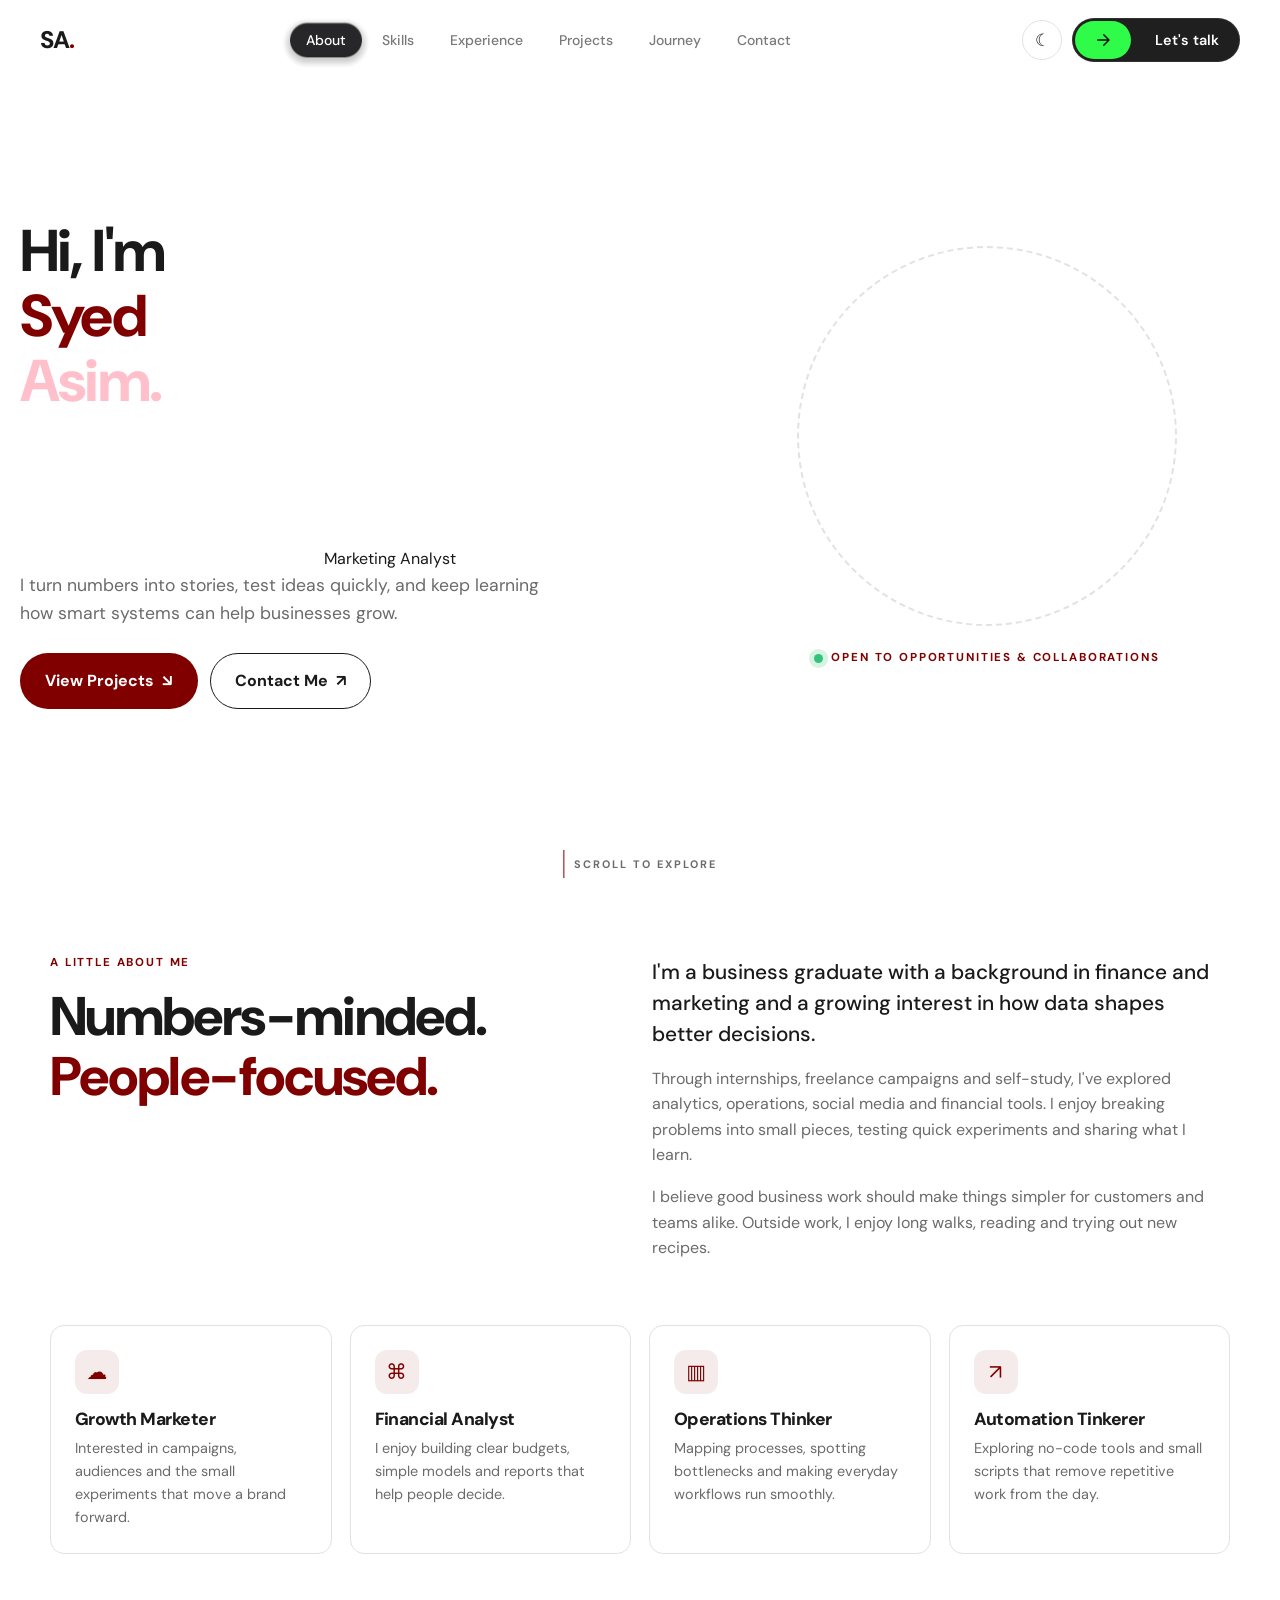
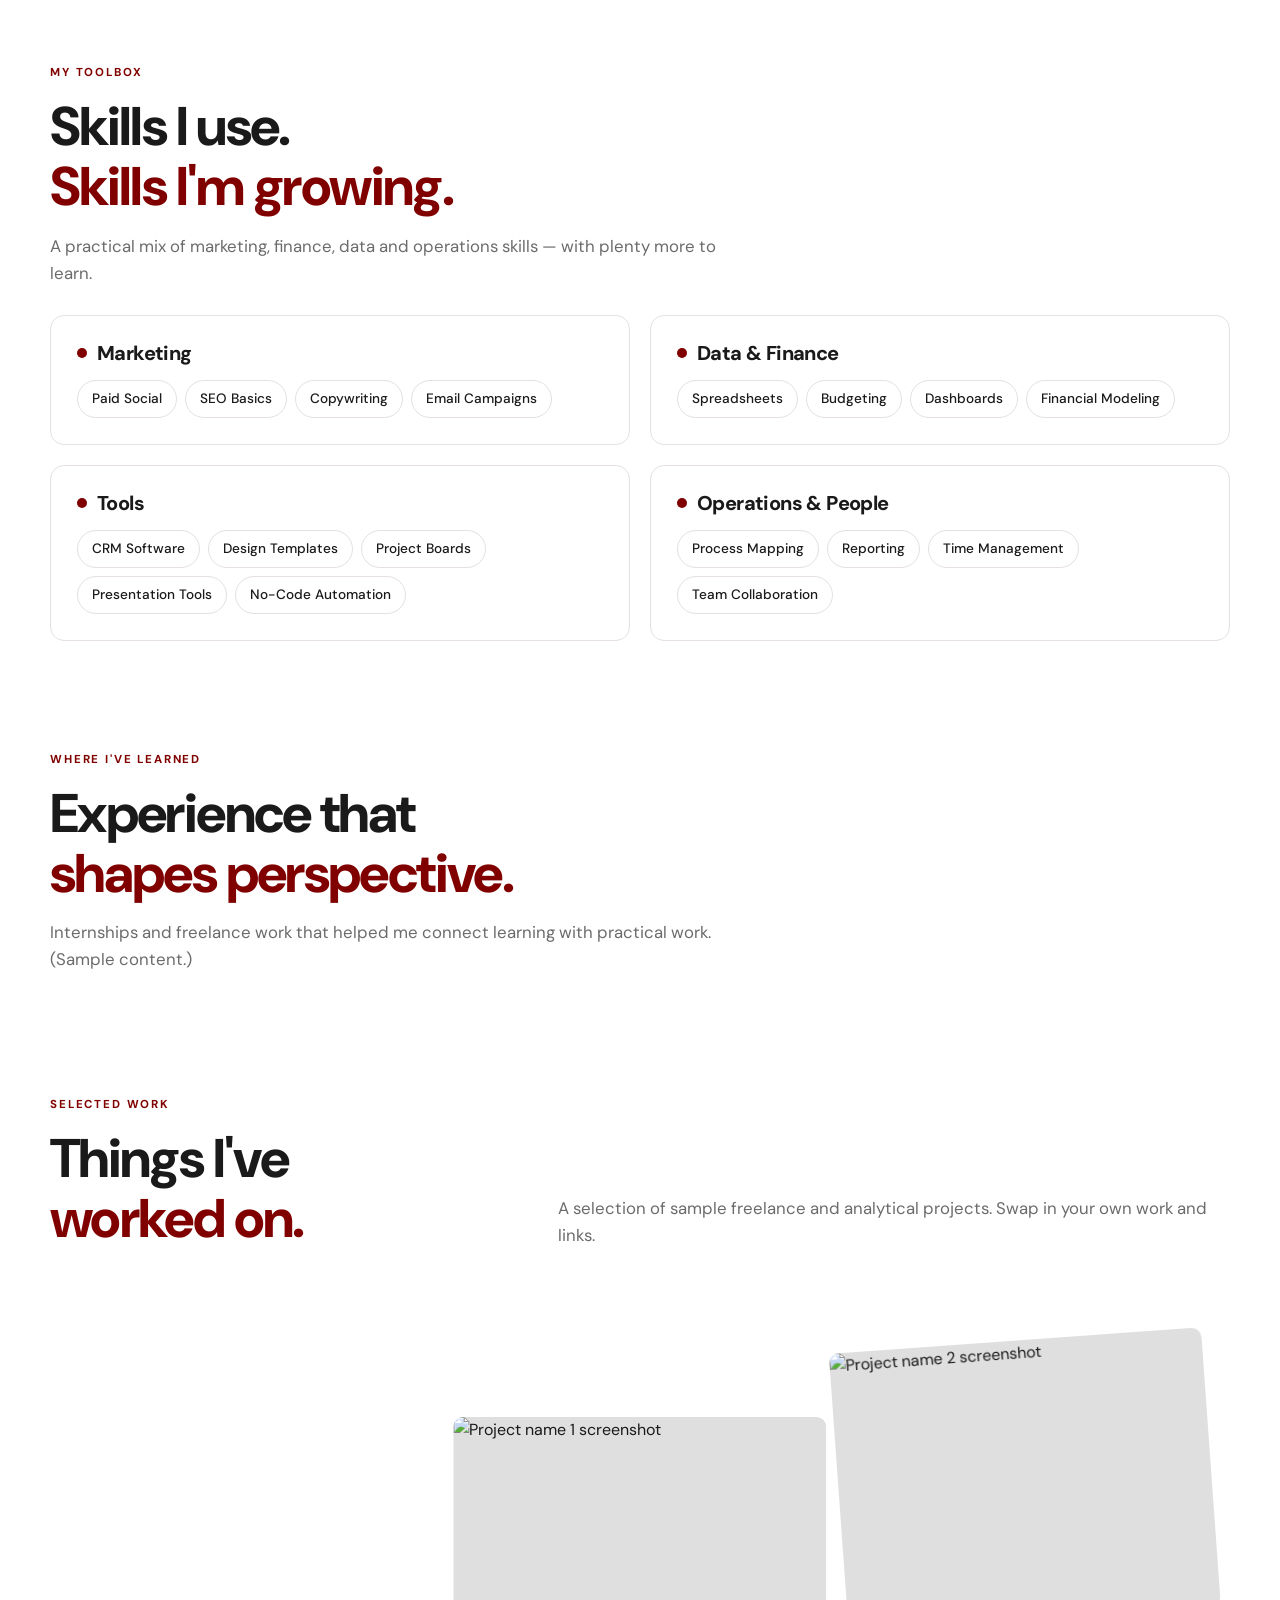
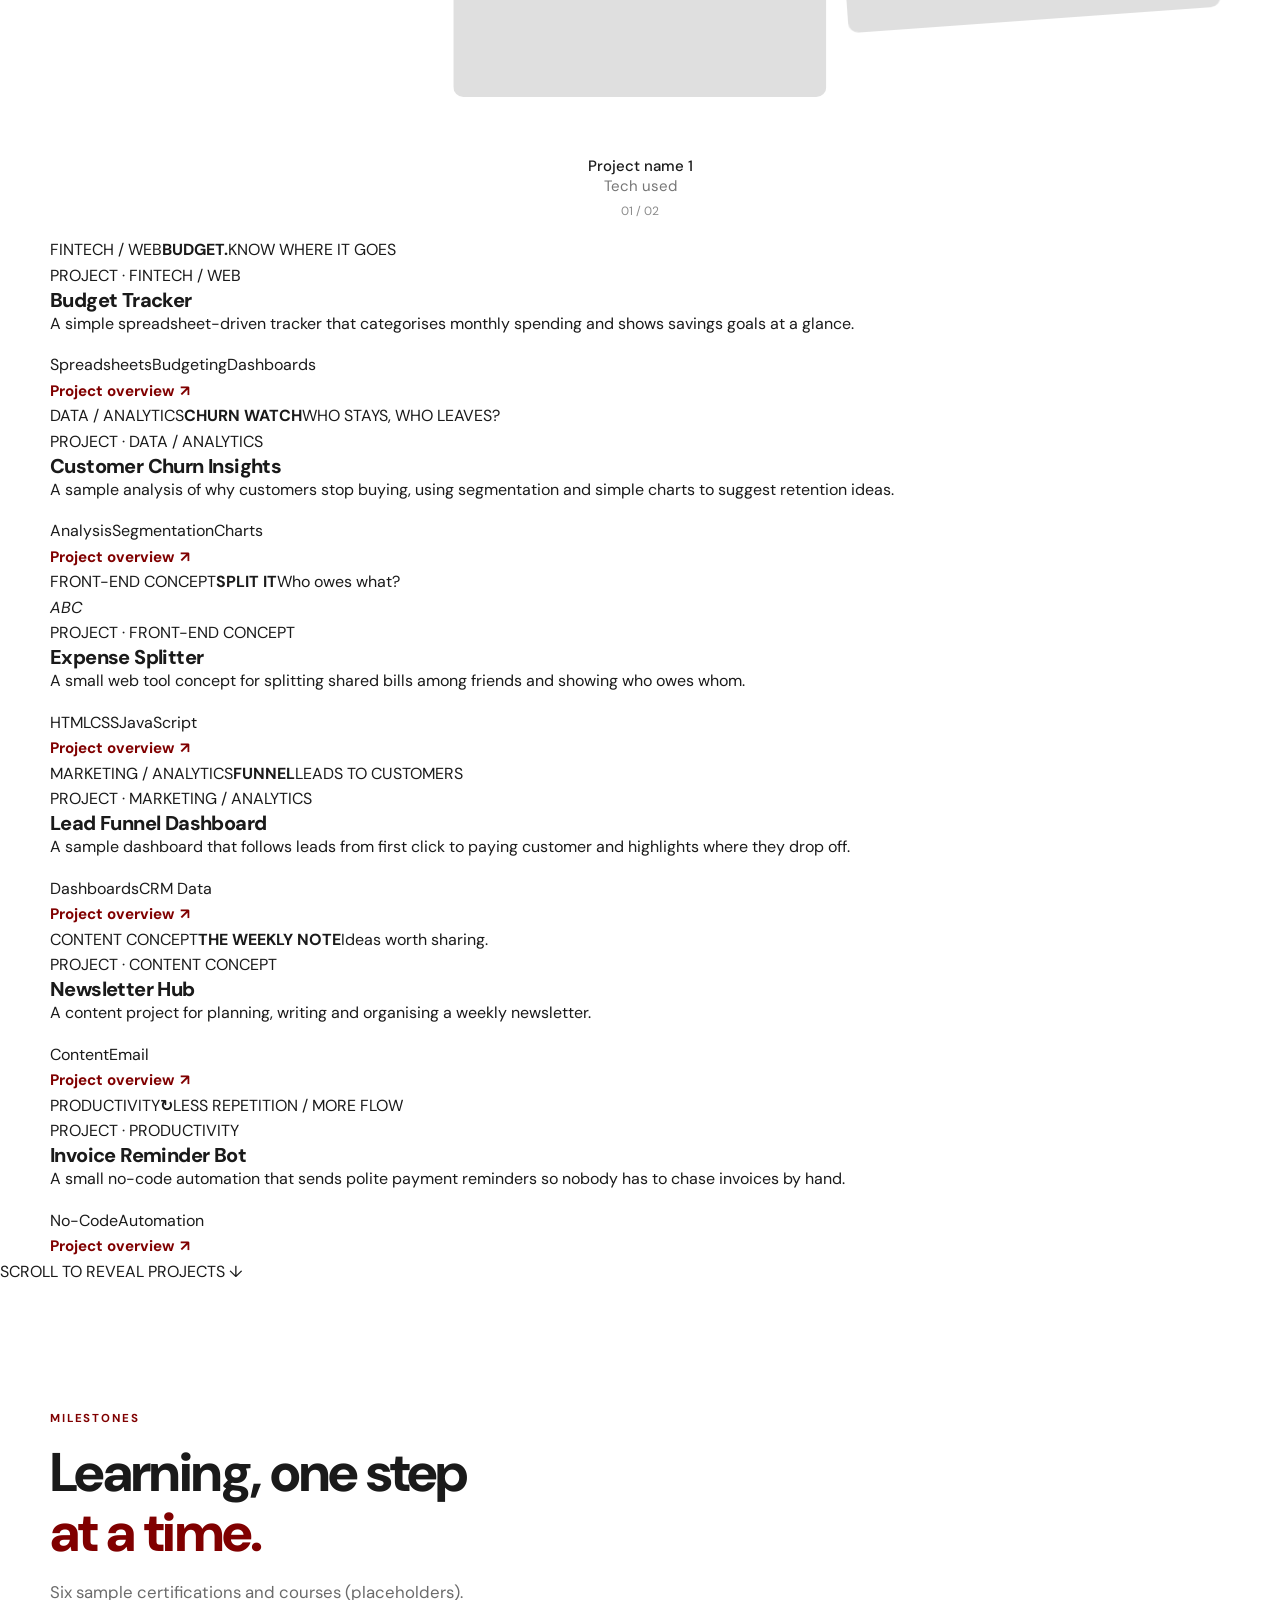
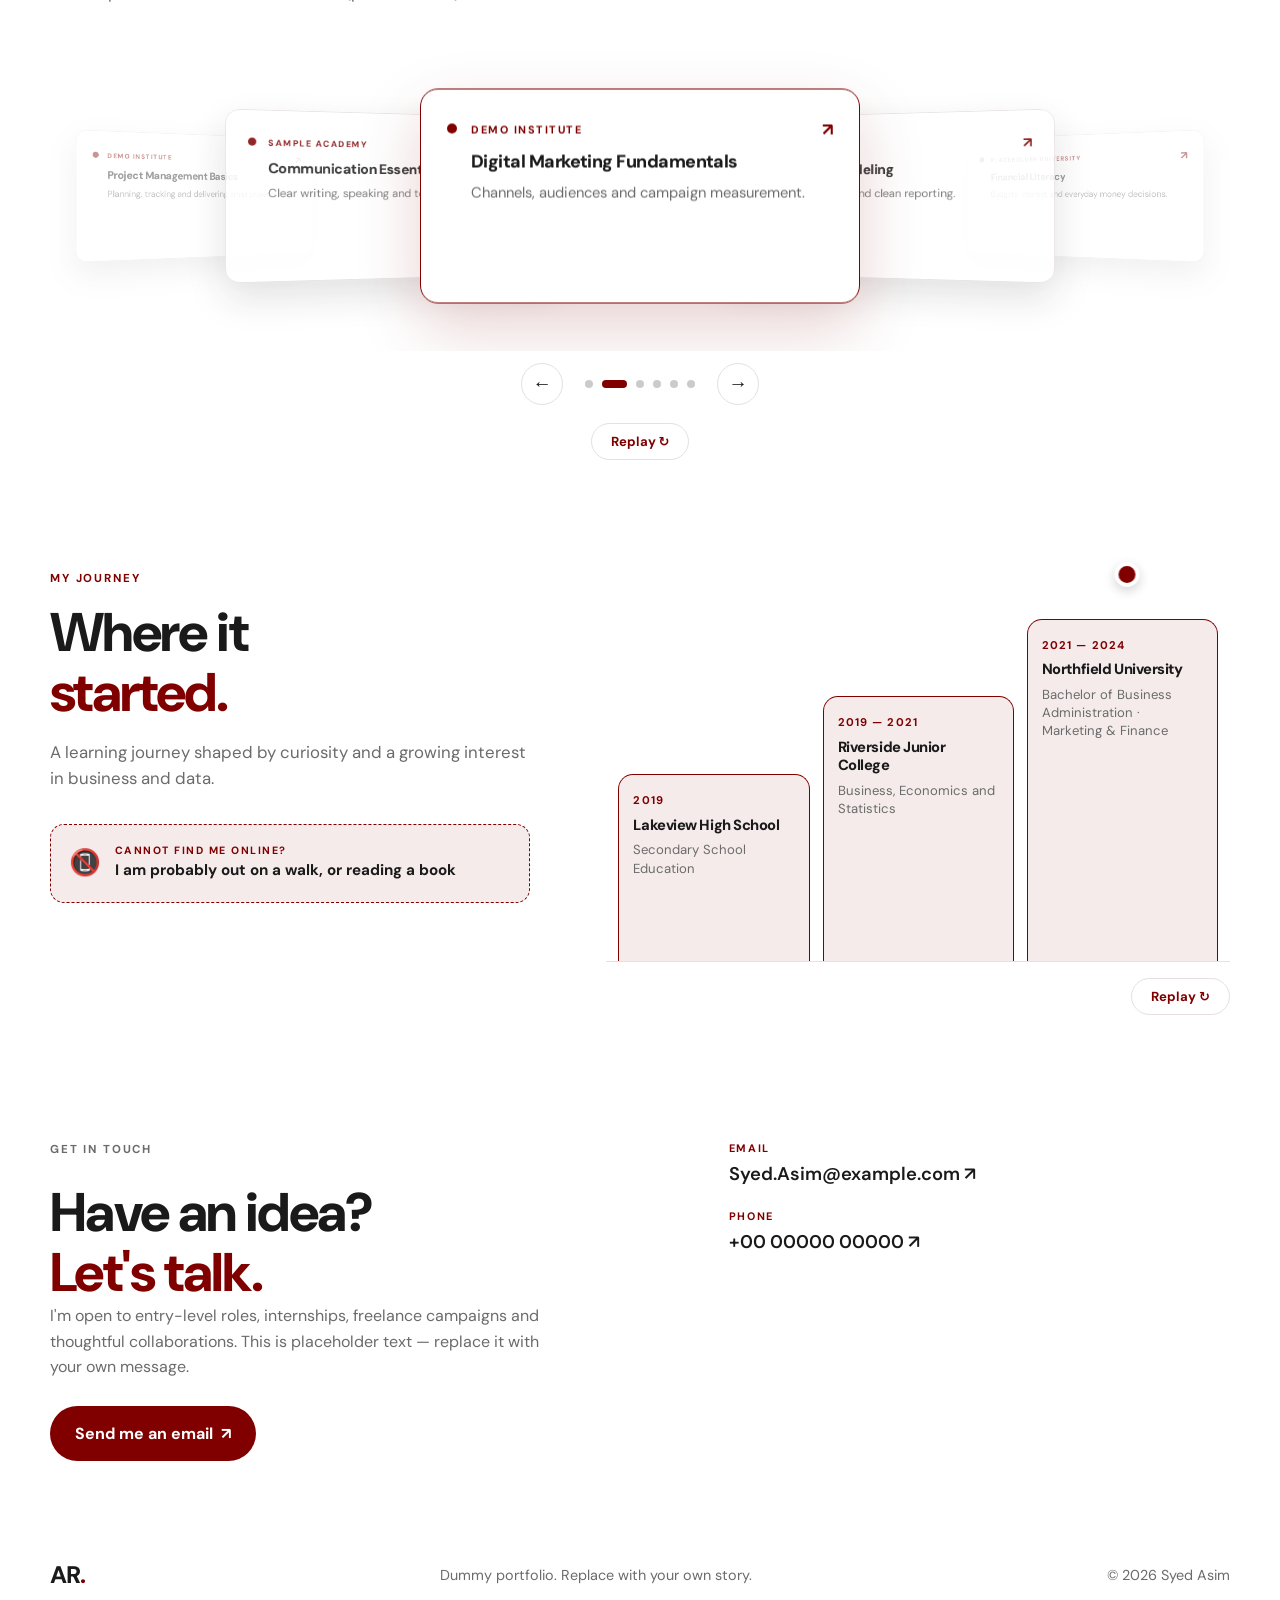
==== commit 67037133: "Update index.html" ====
--- a/asim_portfolio_/index.html
+++ b/asim_portfolio_/index.html
@@ -91,7 +91,11 @@
             <span class="surname-highlight">Asim.</span>
           </span>
         </h1>
-        <p class="hero-role">Marketing Analyst <b>·</b> Fintech <b>·</b> Growth</p>
+        <div class="hero-particle-text" id="heroParticleText"
+     aria-label="Marketing Analyst, Fintech and Growth">
+  <canvas id="heroParticleCanvas" aria-hidden="true"></canvas>
+  <span class="hero-particle-fallback">Marketing Analyst</span>
+</div>
         <p class="hero-intro">I turn numbers into stories, test ideas quickly, and keep learning how smart systems can help businesses grow.</p>
         <div class="hero-buttons">
           <a class="button button-accent" href="#projects">View Projects <span>↘</span></a>
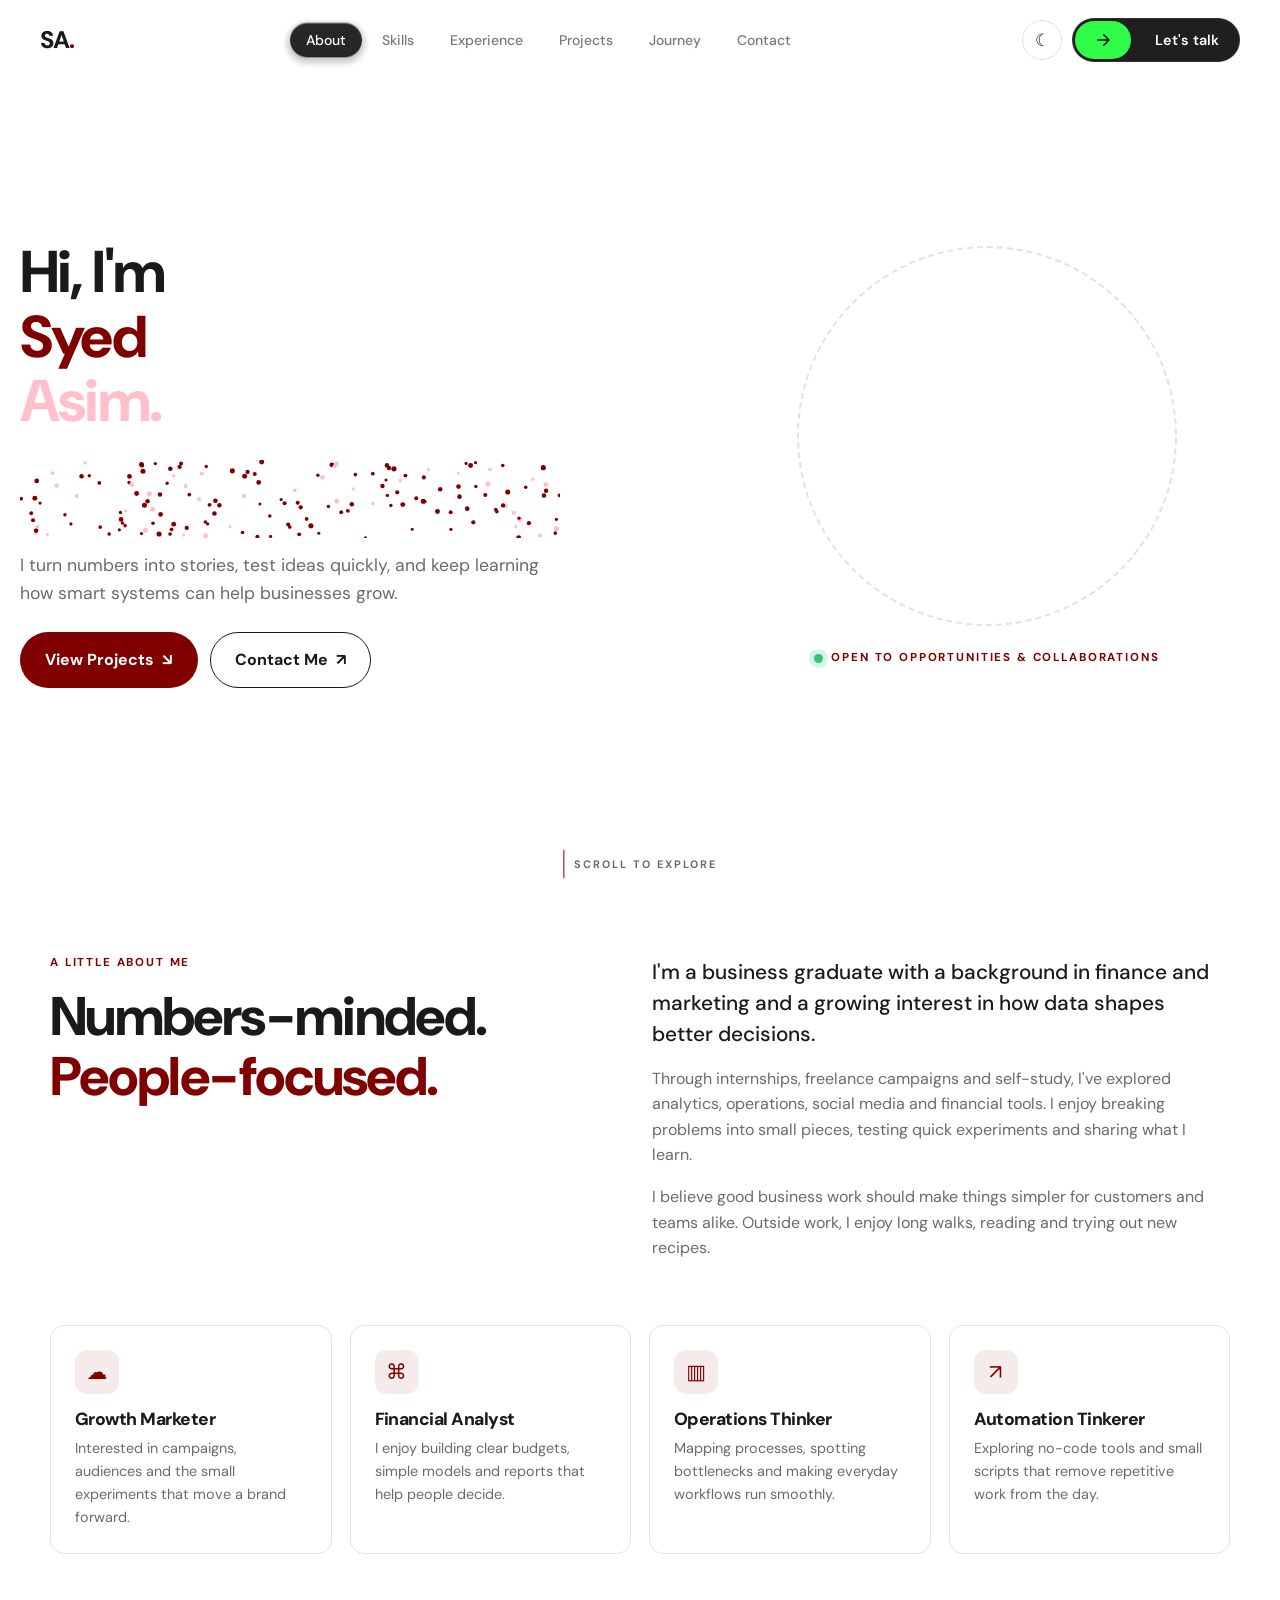
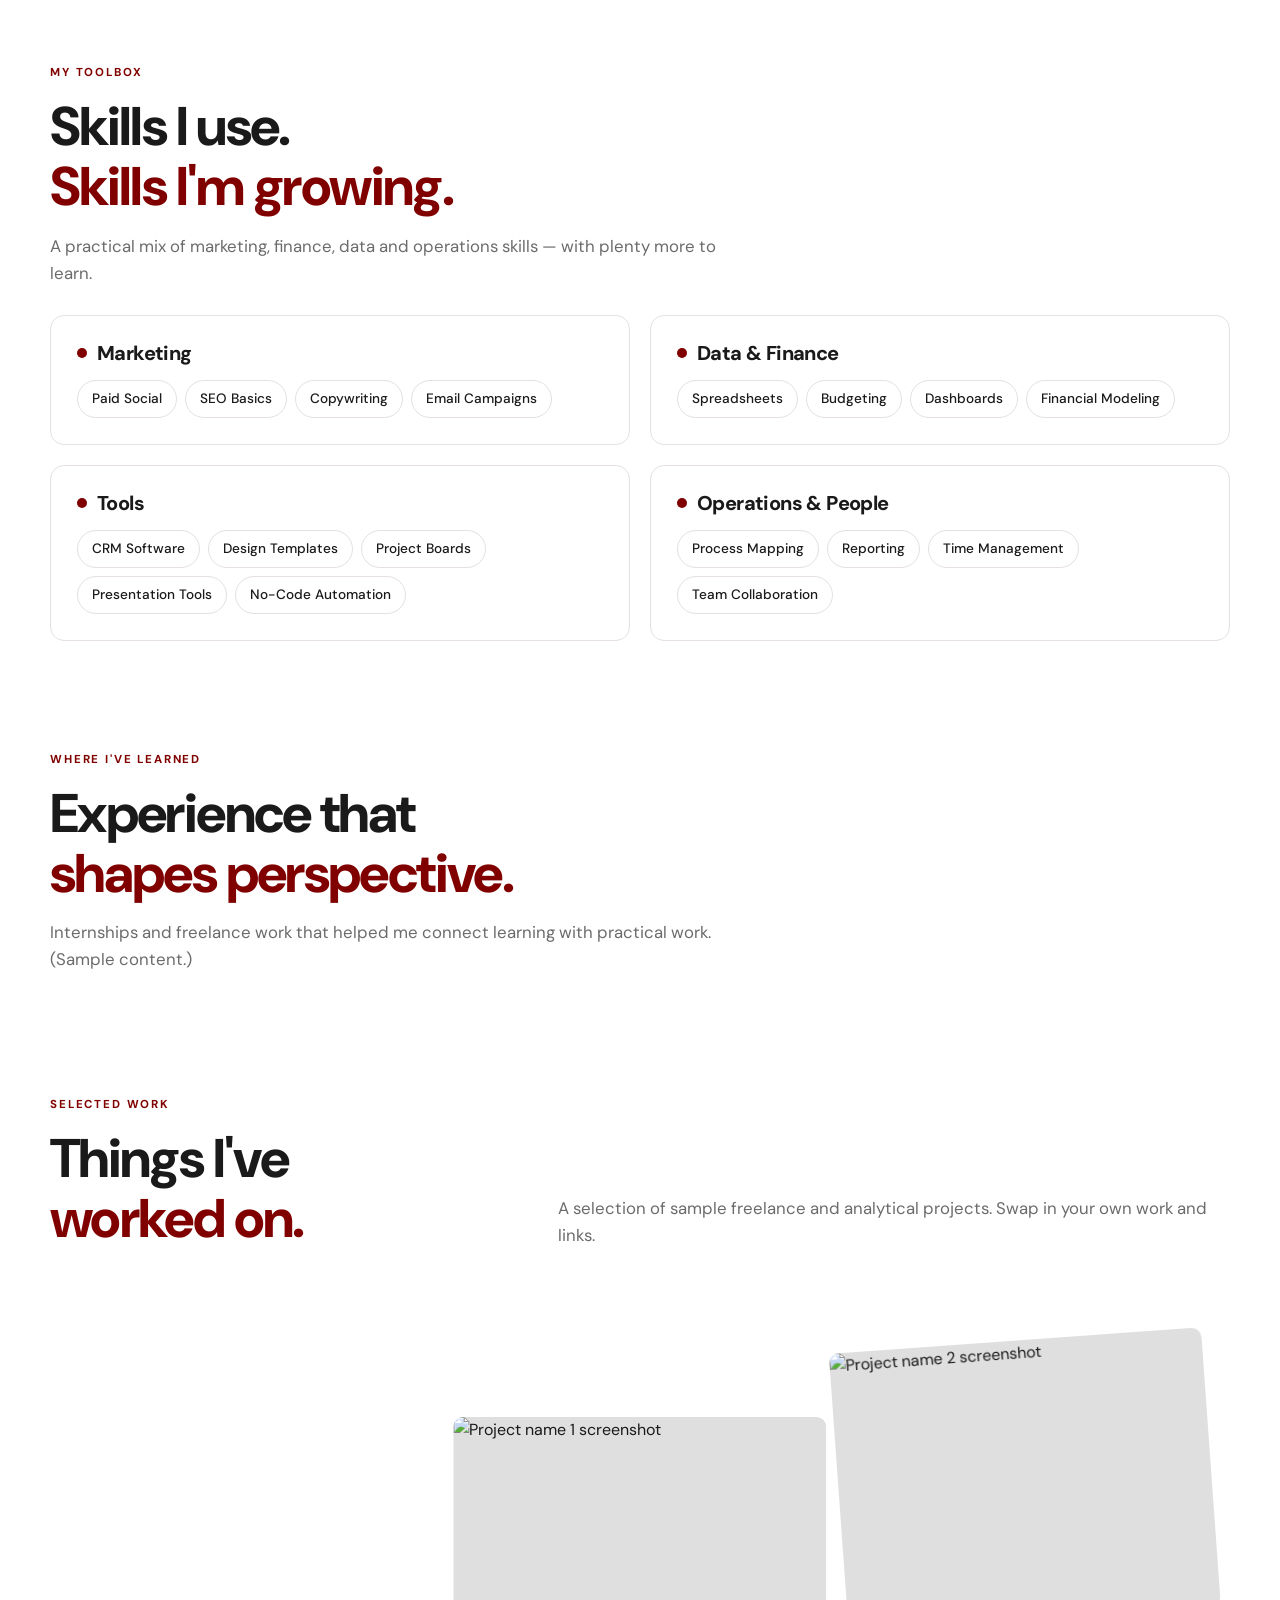
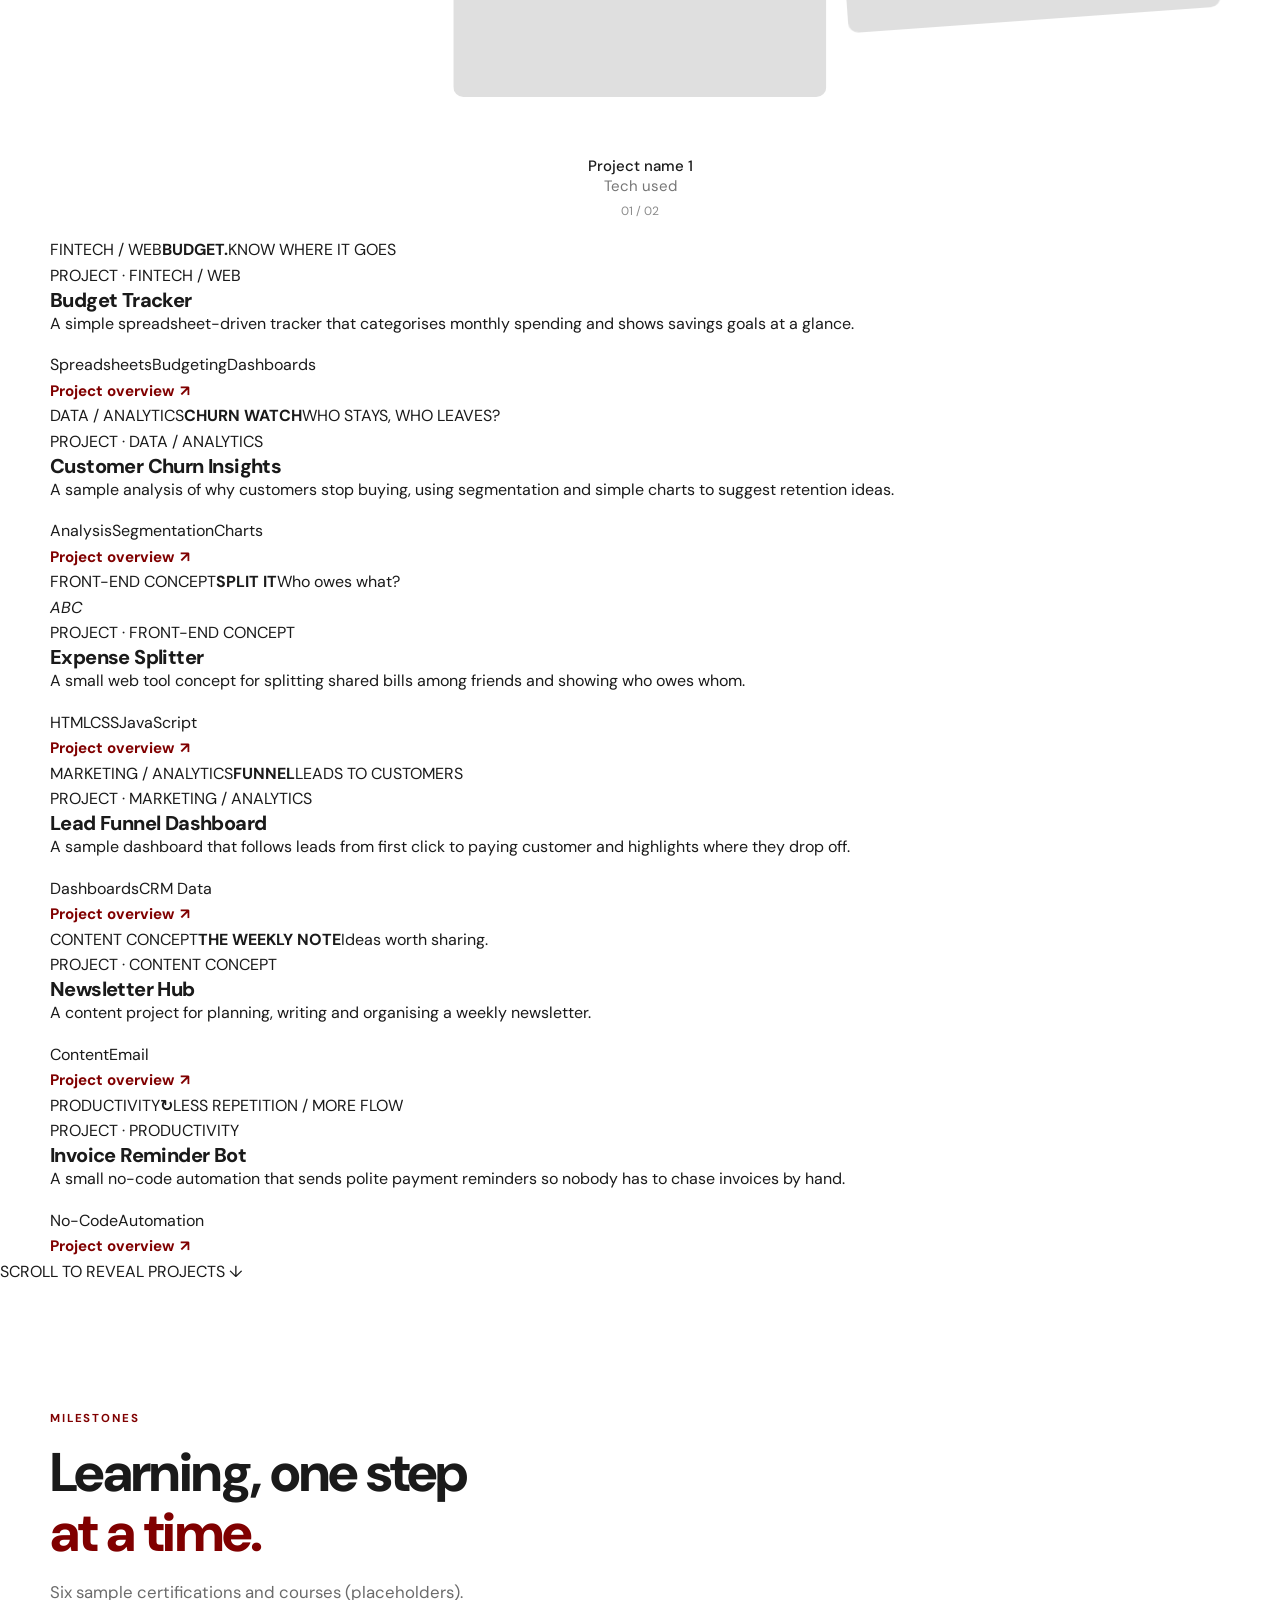
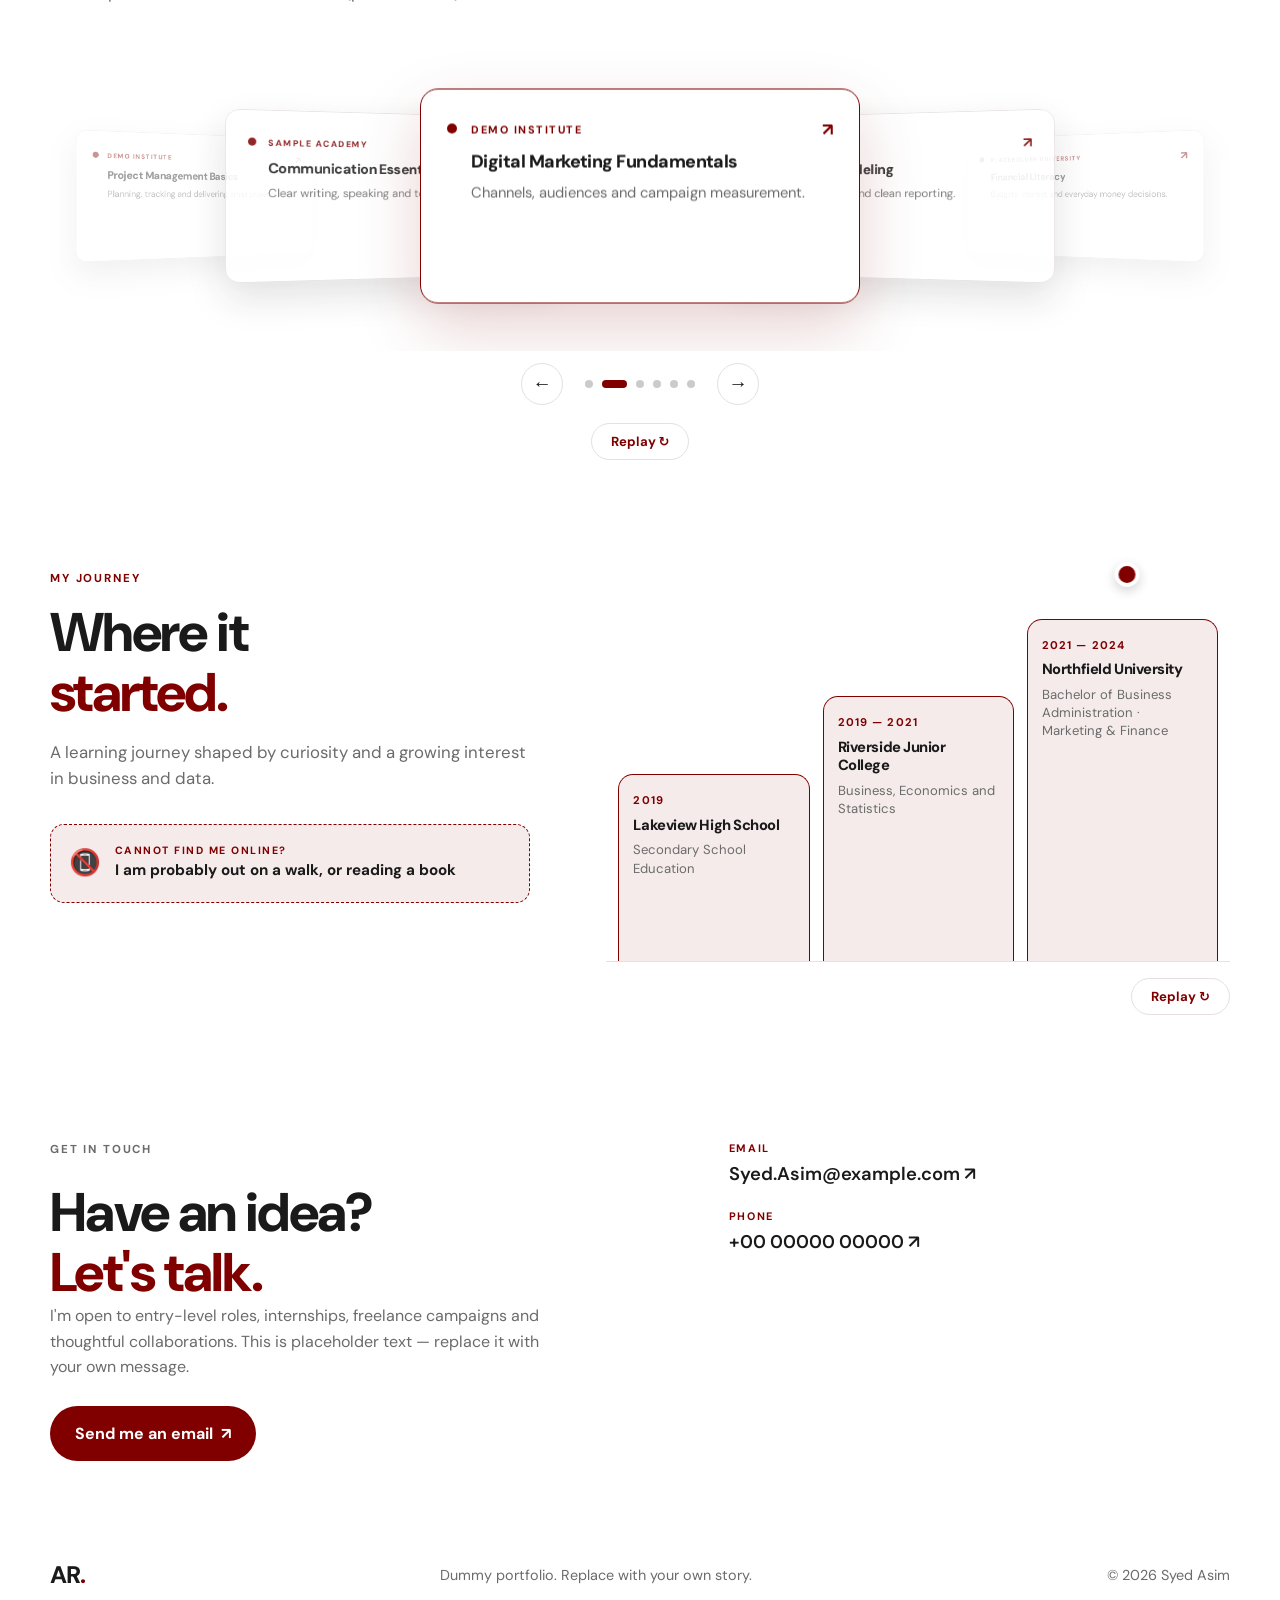
==== commit 145e404e: "Add particle text animation script to index.html" ====
--- a/asim_portfolio_/index.html
+++ b/asim_portfolio_/index.html
@@ -31,7 +31,7 @@
   <script defer src="js/07-contact-cursor-effect.js"></script>
   <script defer src="js/08-project-case-study-dialog.js"></script>
     <script defer src="js/11-call-cta.js"></script>
-  
+  <script defer src="js/12-particle-text.js"></script>
 </head>
 <body>
 <div class="progress" aria-hidden="true"><span id="progressBar"></span></div>
--- a/asim_portfolio_/css/02-hero-about-skills.css
+++ b/asim_portfolio_/css/02-hero-about-skills.css
@@ -40,4 +40,36 @@
 .skill-group-head span{width:10px;height:10px;border-radius:50%;background:var(--accent)}
 .chips{display:flex;flex-wrap:wrap;gap:8px}
 .chips span{transition:background .3s,border-color .3s,color .3s;border:1px solid var(--line);border-radius:999px;padding:7px 14px;font-size:.85rem;font-weight:500;background:var(--bg)}
+/* ===== Hero particle text animation ===== */
+.hero-particle-text {
+  position: relative;
+  width: min(100%, 540px);
+  height: 78px;
+  margin: 1.6rem 0 .8rem;
+  overflow: hidden;
+}
 
+#heroParticleCanvas {
+  display: block;
+  width: 100%;
+  height: 100%;
+}
+
+.hero-particle-fallback {
+  position: absolute;
+  inset: 0;
+  display: flex;
+  align-items: center;
+  font: 700 clamp(21px, 3vw, 32px)/1.2 var(--font-head);
+  color: var(--accent);
+}
+
+.hero-particle-text:has(canvas.is-ready) .hero-particle-fallback {
+  display: none;
+}
+
+@media (max-width: 639px) {
+  .hero-particle-text {
+    height: 68px;
+  }
+}
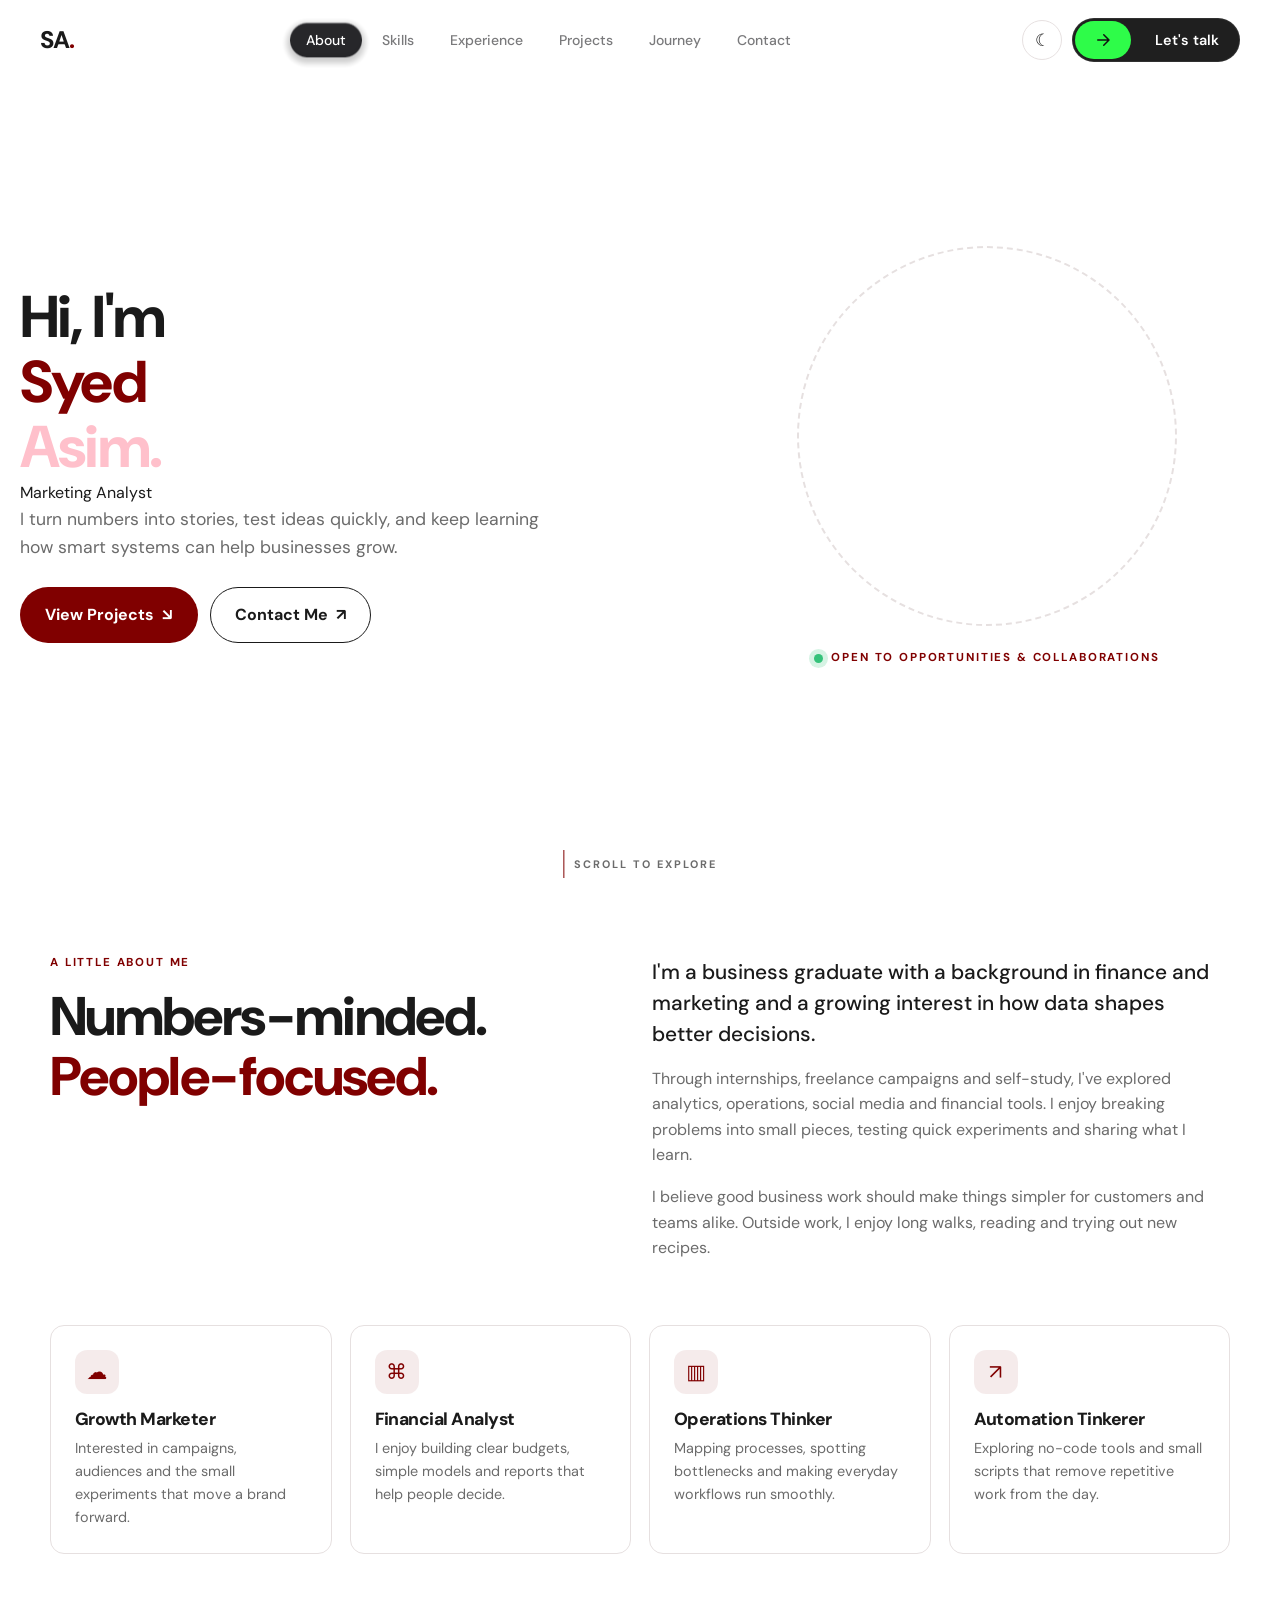
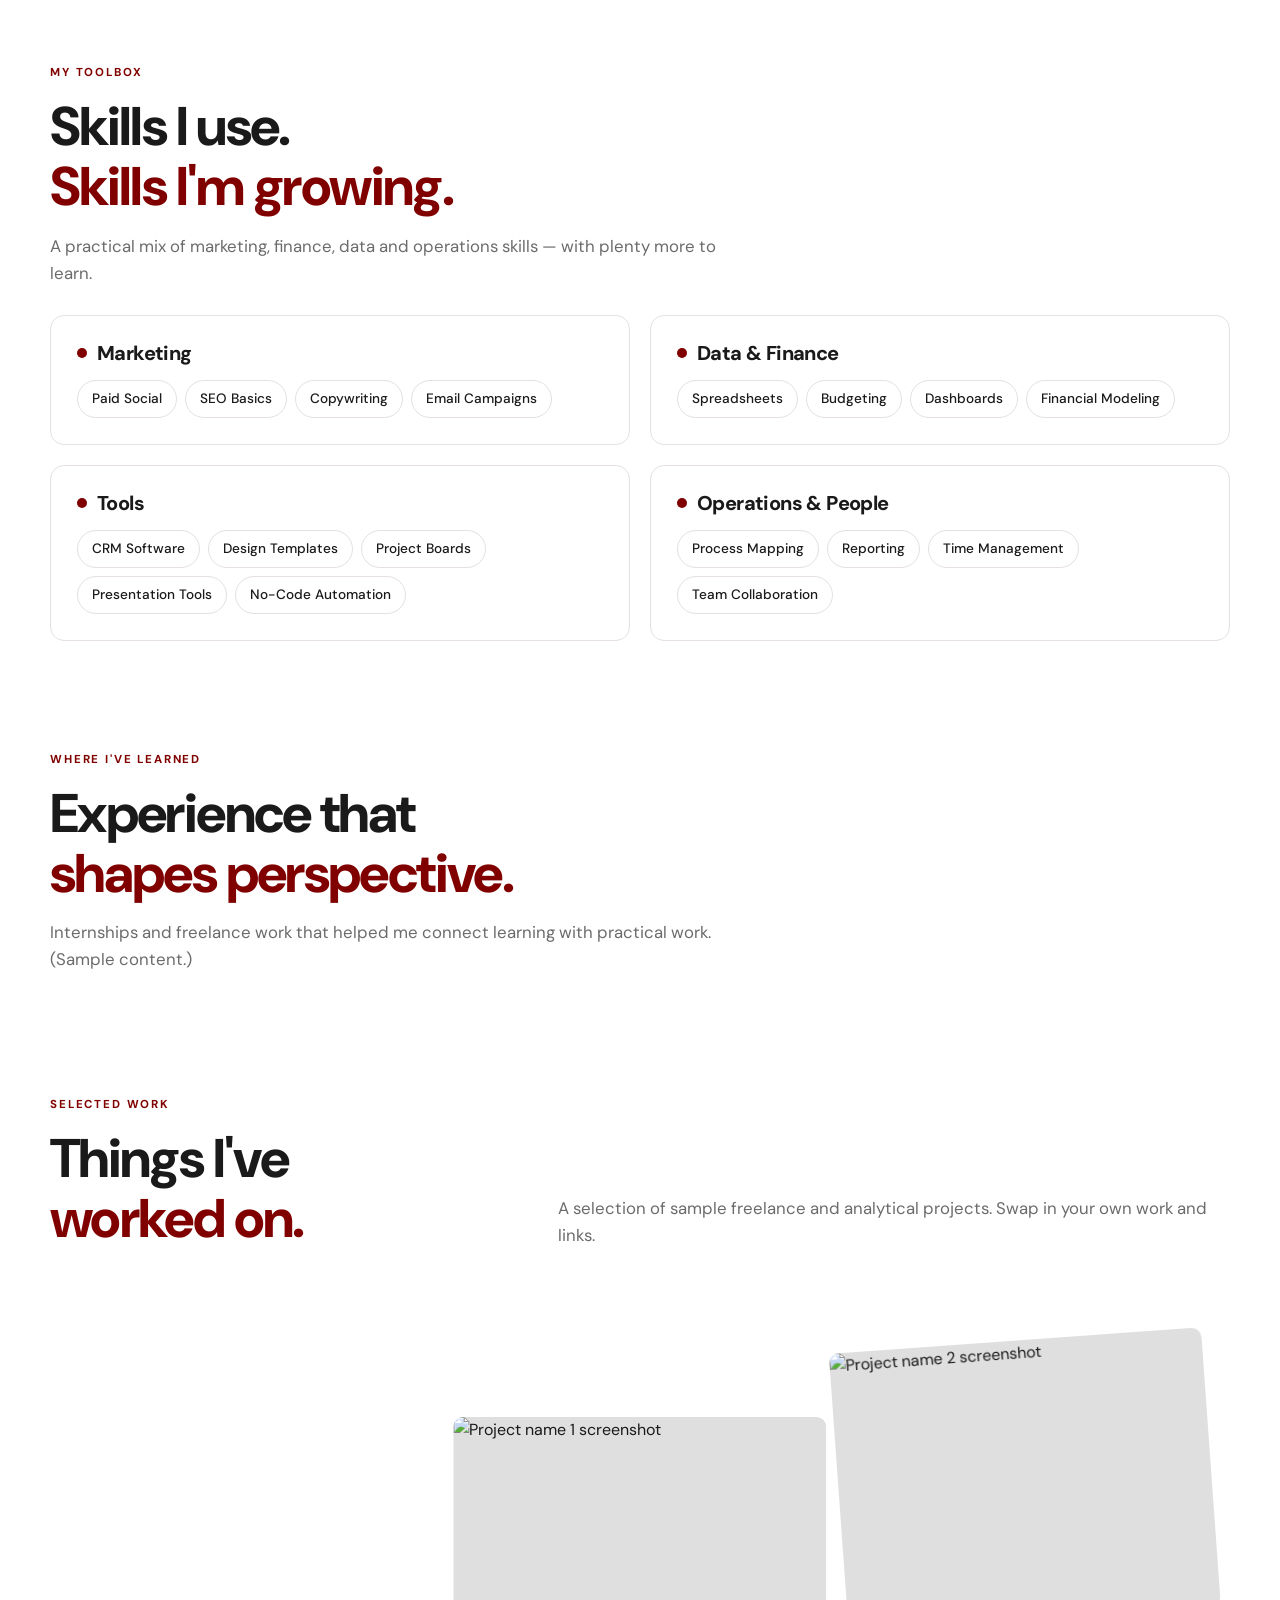
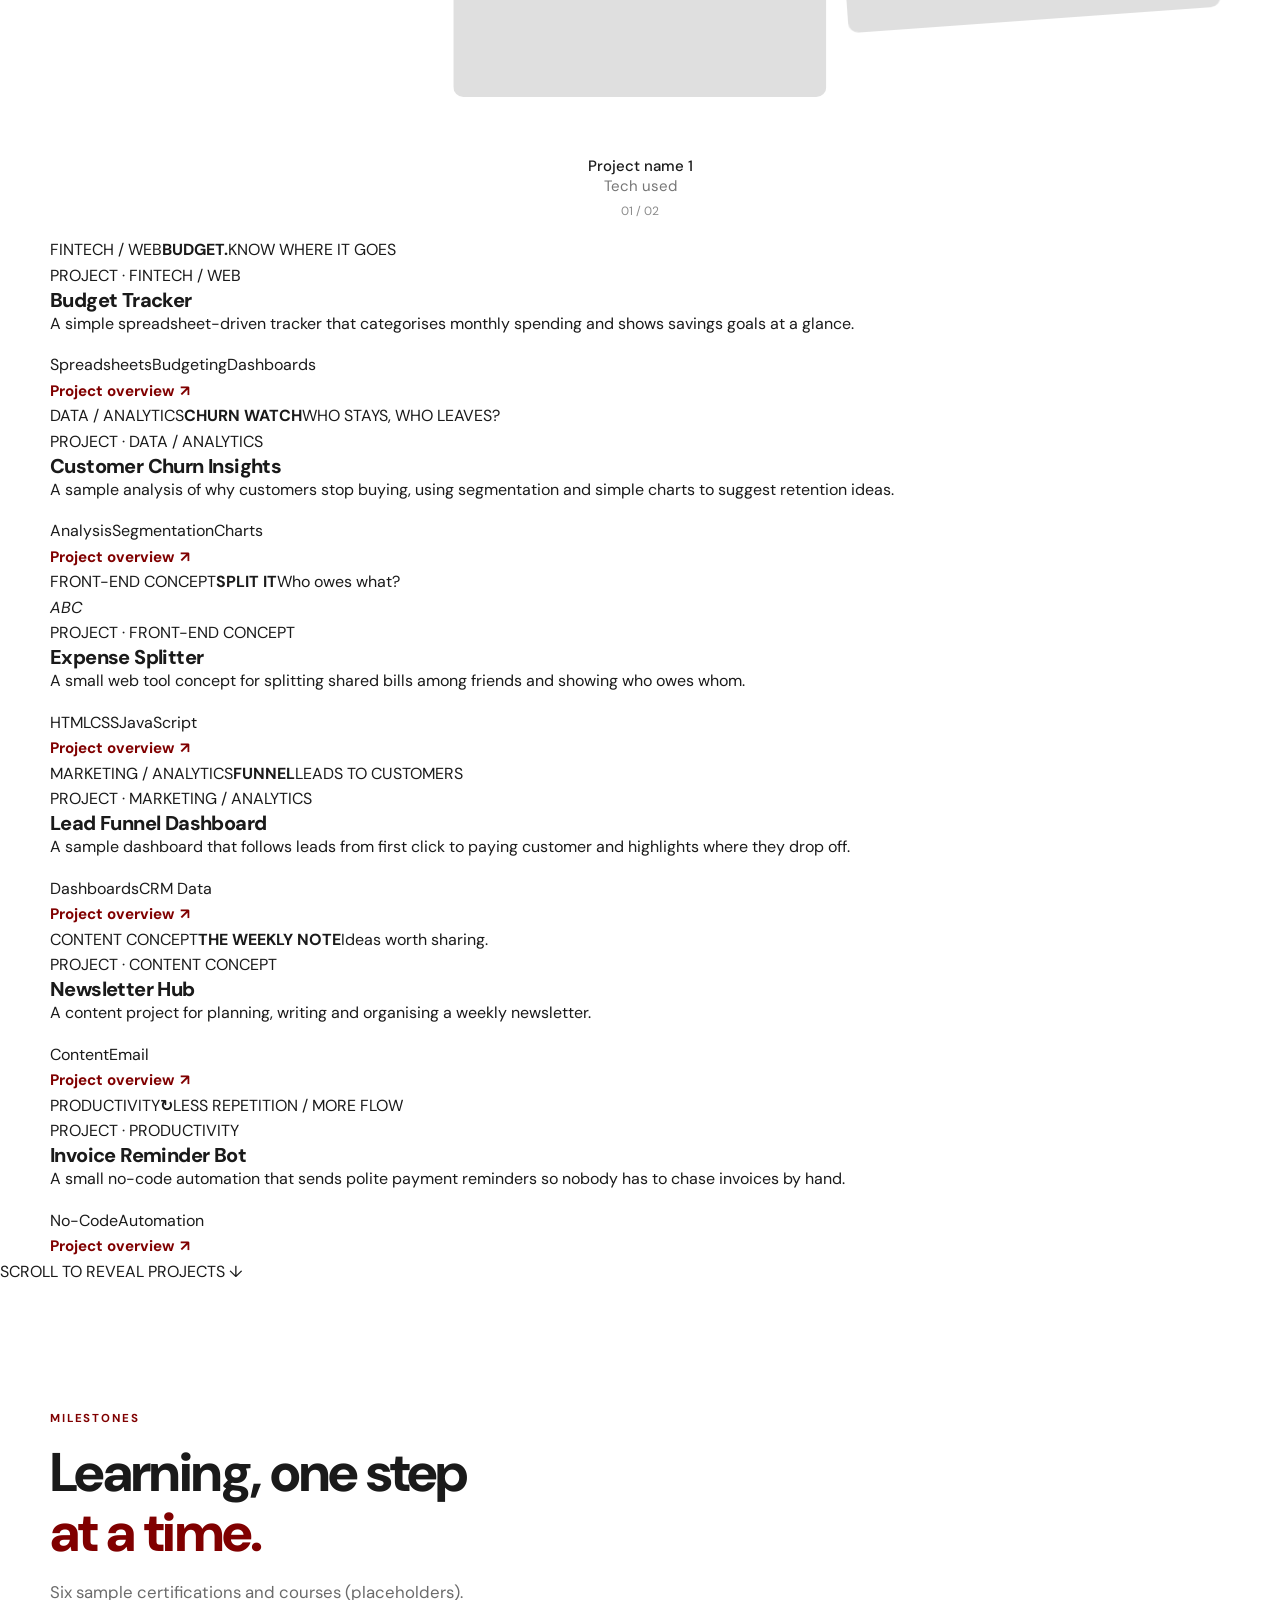
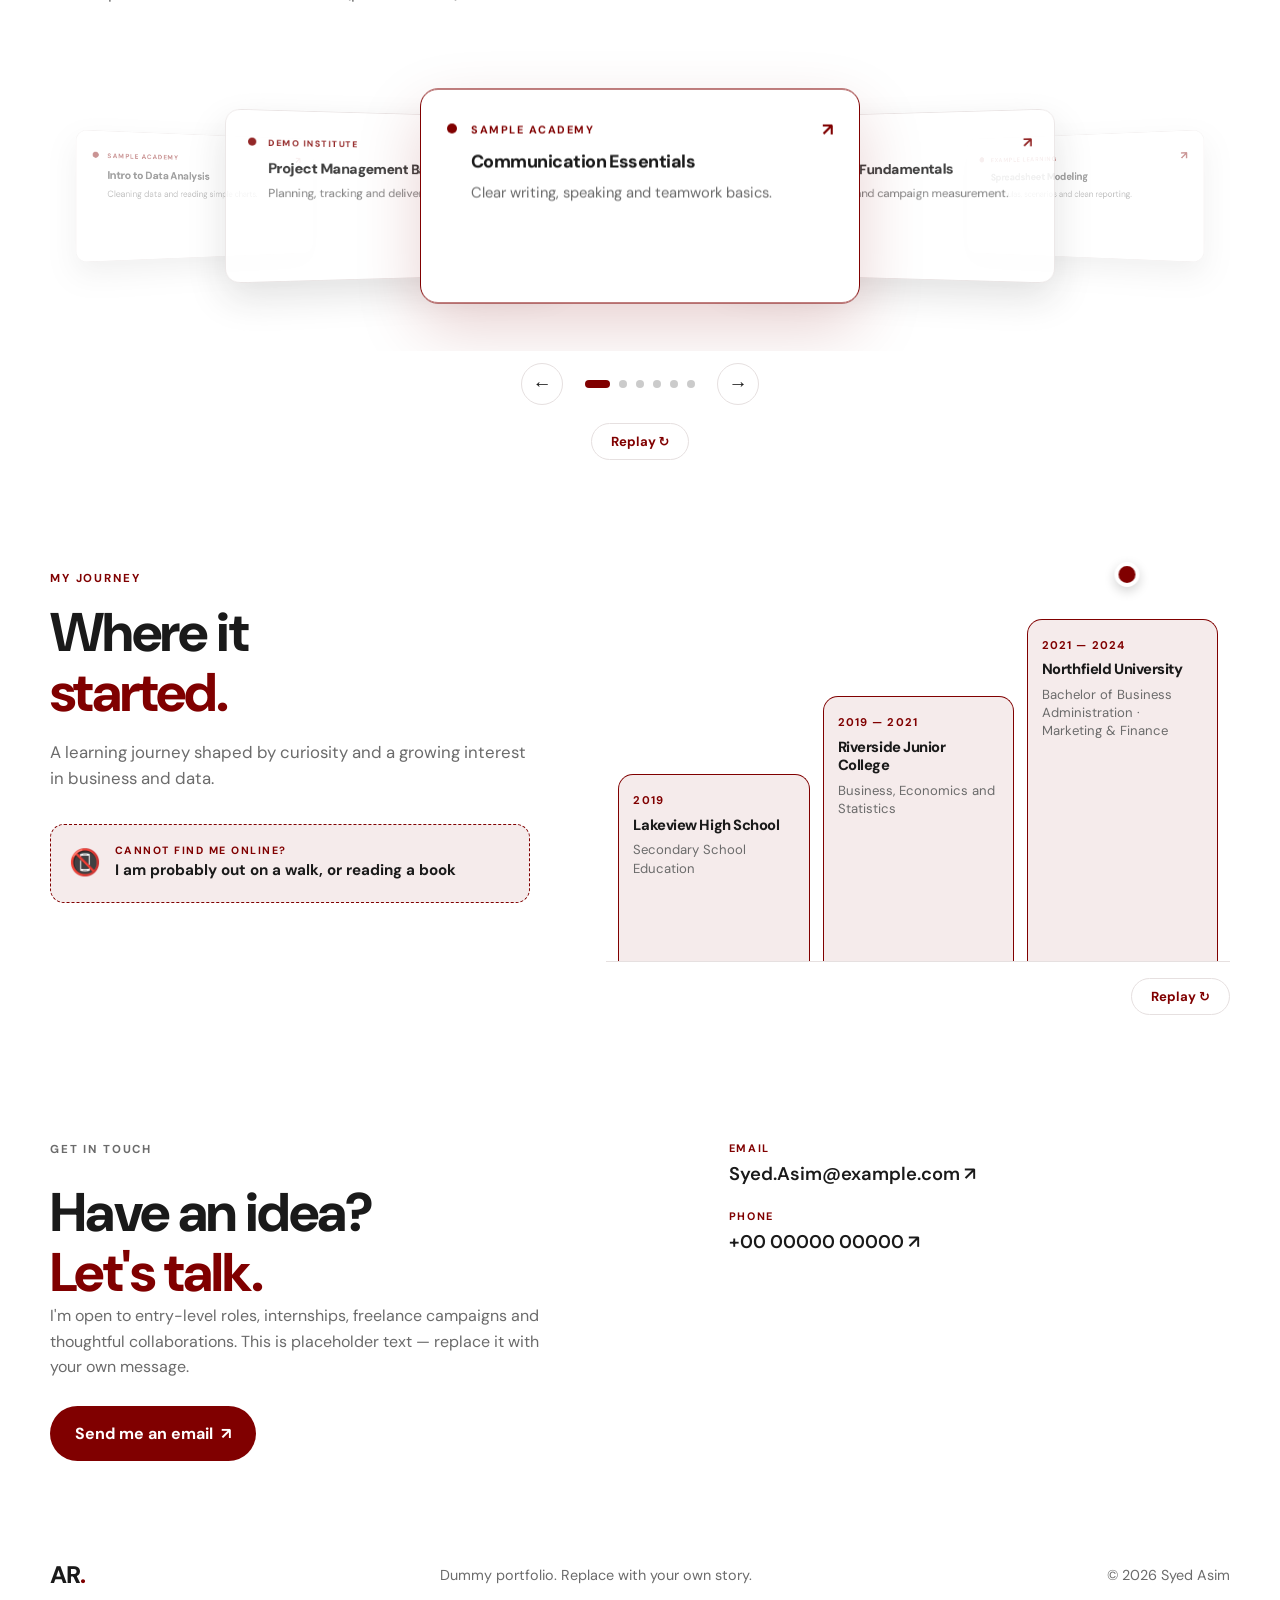
==== commit f70879bf: "Update index.html" ====
--- a/asim_portfolio_/index.html
+++ b/asim_portfolio_/index.html
@@ -91,10 +91,8 @@
             <span class="surname-highlight">Asim.</span>
           </span>
         </h1>
-        <div class="hero-particle-text" id="heroParticleText"
-     aria-label="Marketing Analyst, Fintech and Growth">
-  <canvas id="heroParticleCanvas" aria-hidden="true"></canvas>
-  <span class="hero-particle-fallback">Marketing Analyst</span>
+       <div class="hero-shuffle-text" id="heroShuffleText">
+  <span class="shuffle-text">Marketing Analyst</span>
 </div>
         <p class="hero-intro">I turn numbers into stories, test ideas quickly, and keep learning how smart systems can help businesses grow.</p>
         <div class="hero-buttons">
--- a/asim_portfolio_/css/02-hero-about-skills.css
+++ b/asim_portfolio_/css/02-hero-about-skills.css
@@ -44,7 +44,7 @@
 .hero-particle-text {
   position: relative;
   width: min(100%, 540px);
-  height: 78px;
+  height: 90px;
   margin: 1.6rem 0 .8rem;
   overflow: hidden;
 }
@@ -70,6 +70,6 @@
 
 @media (max-width: 639px) {
   .hero-particle-text {
-    height: 68px;
+    height: 76px;
   }
 }
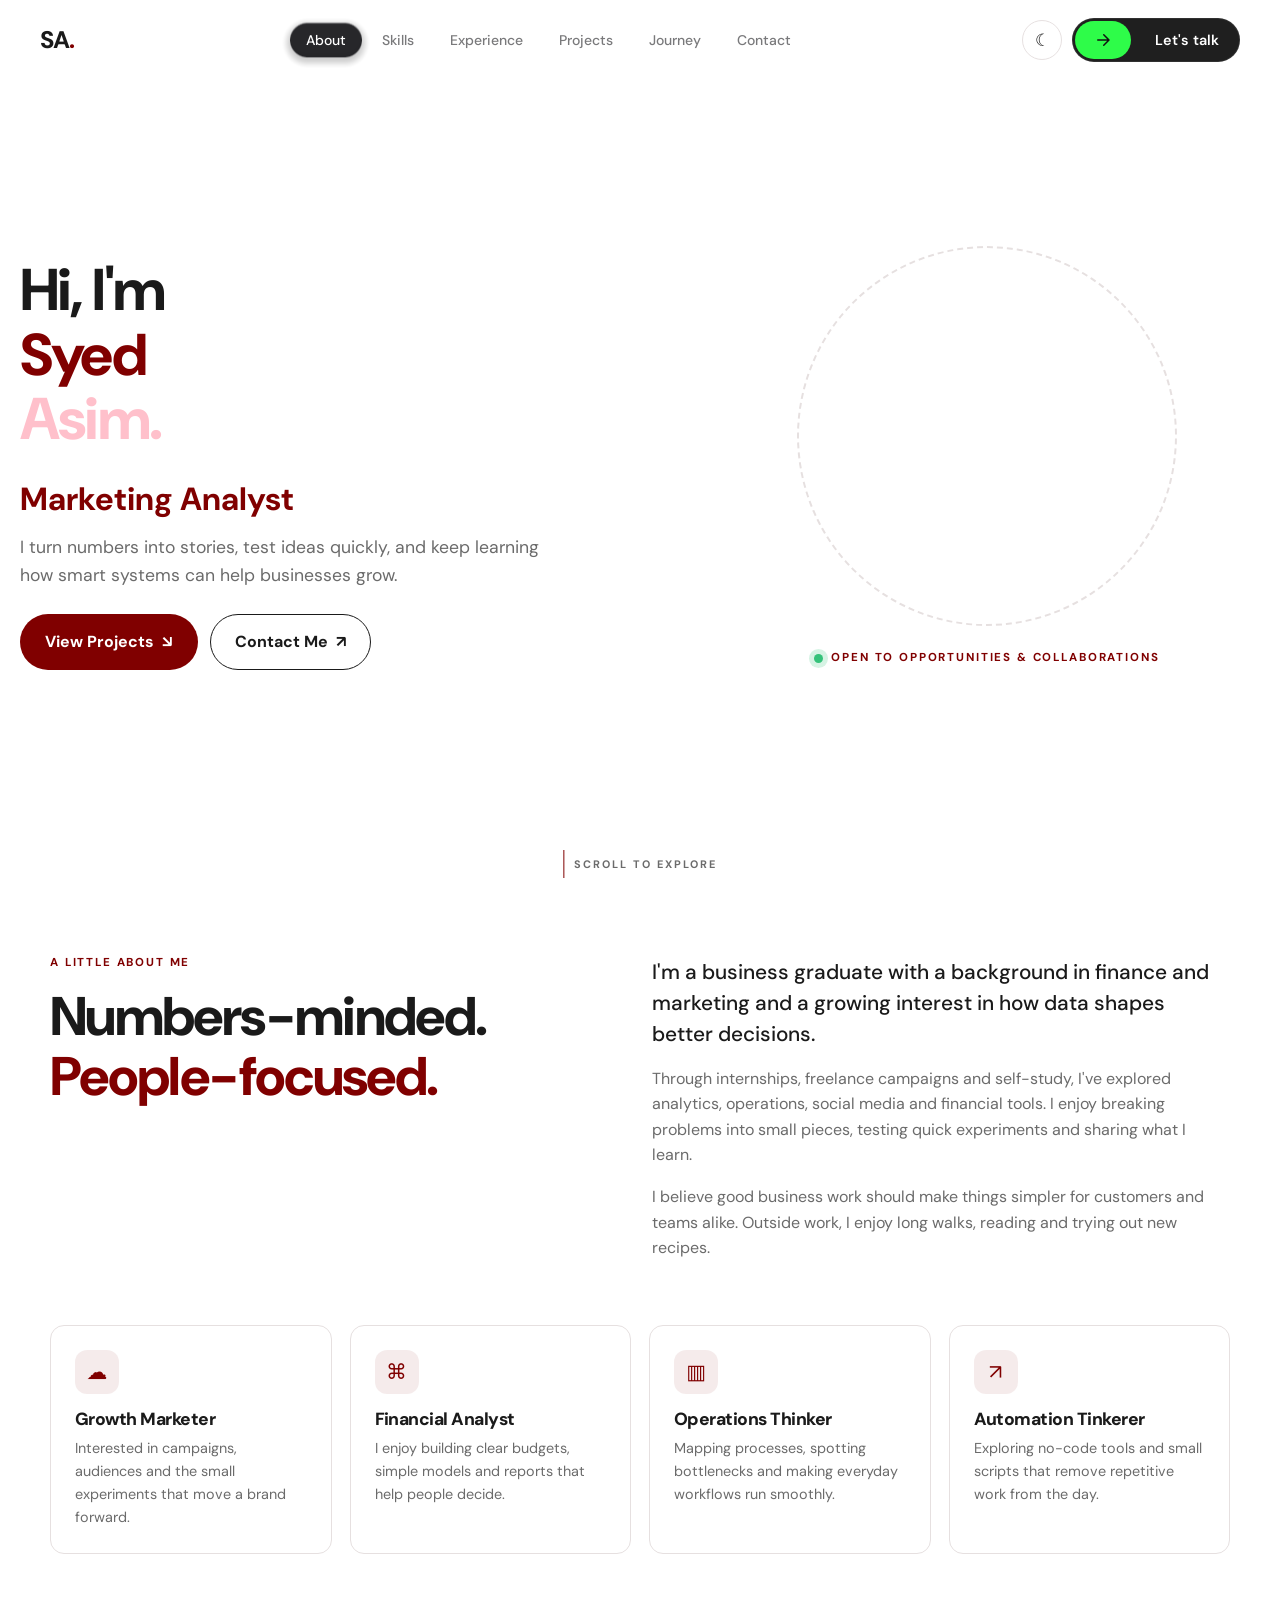
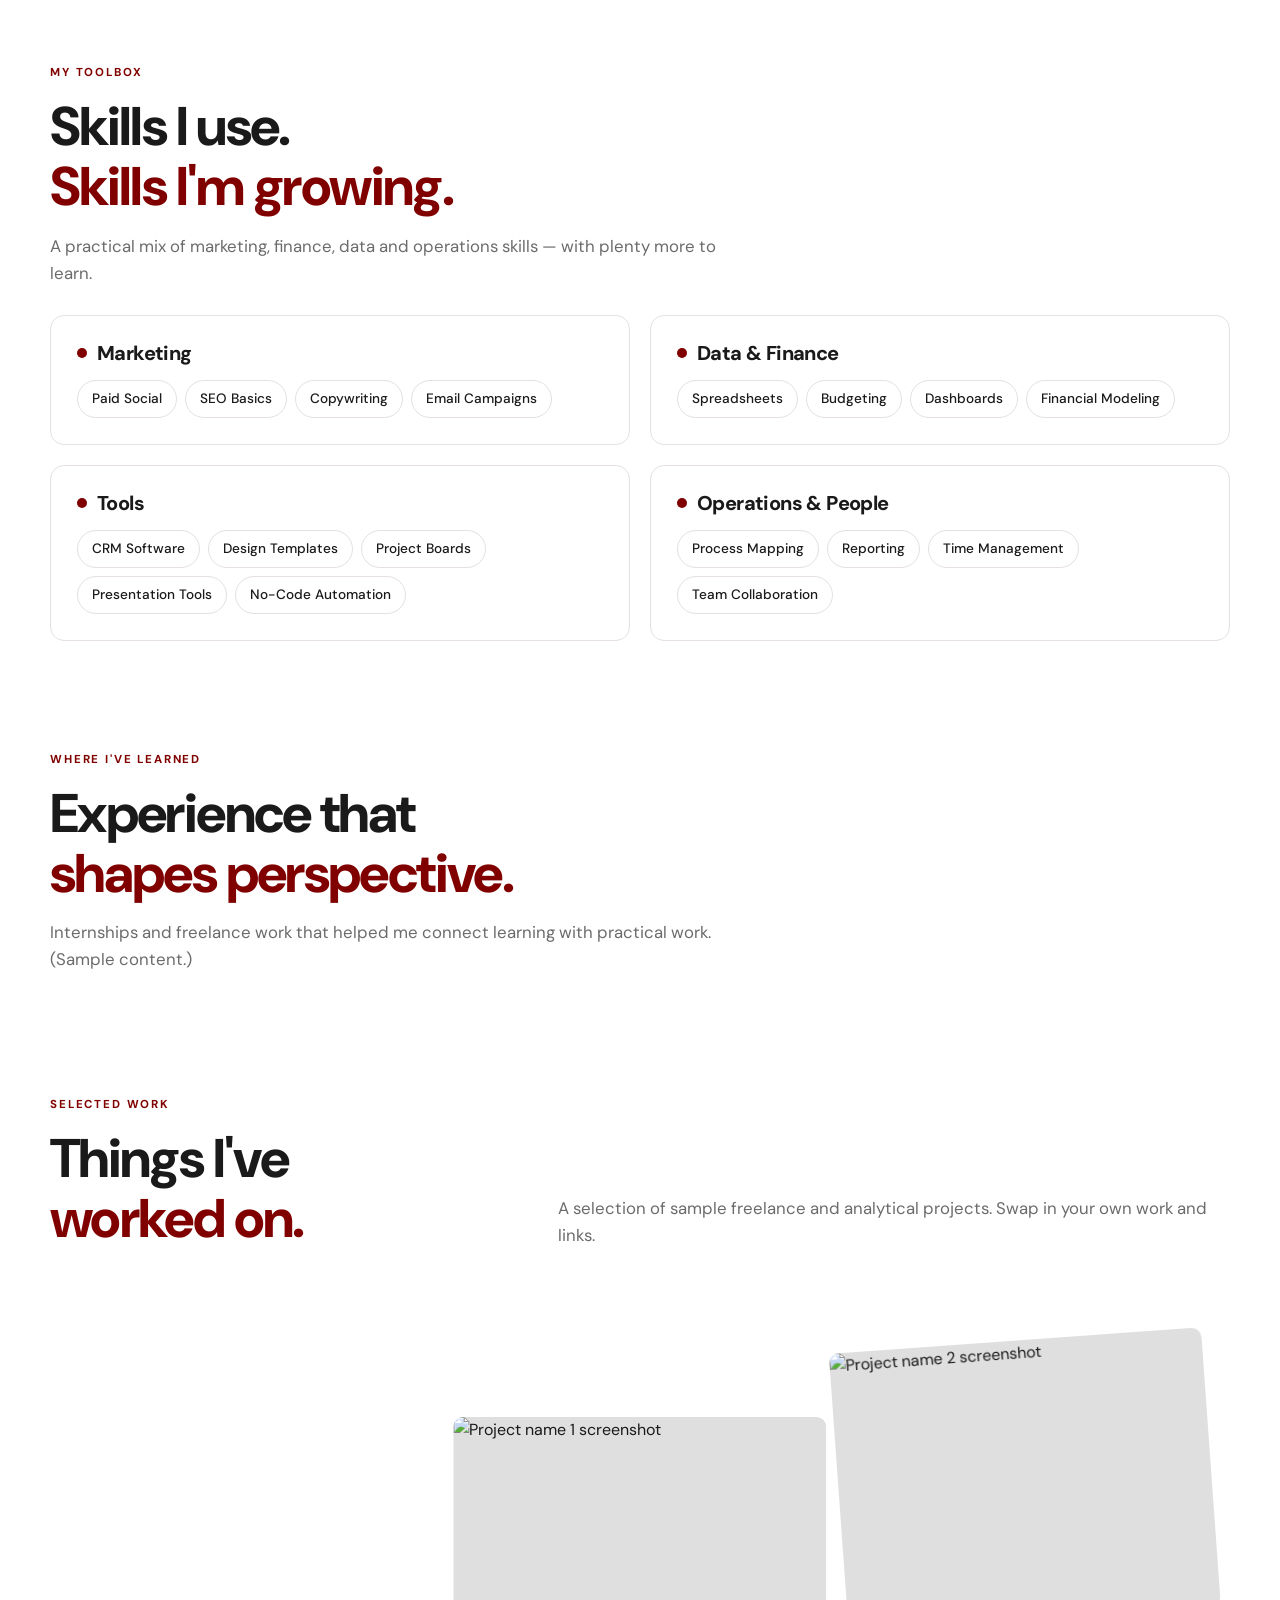
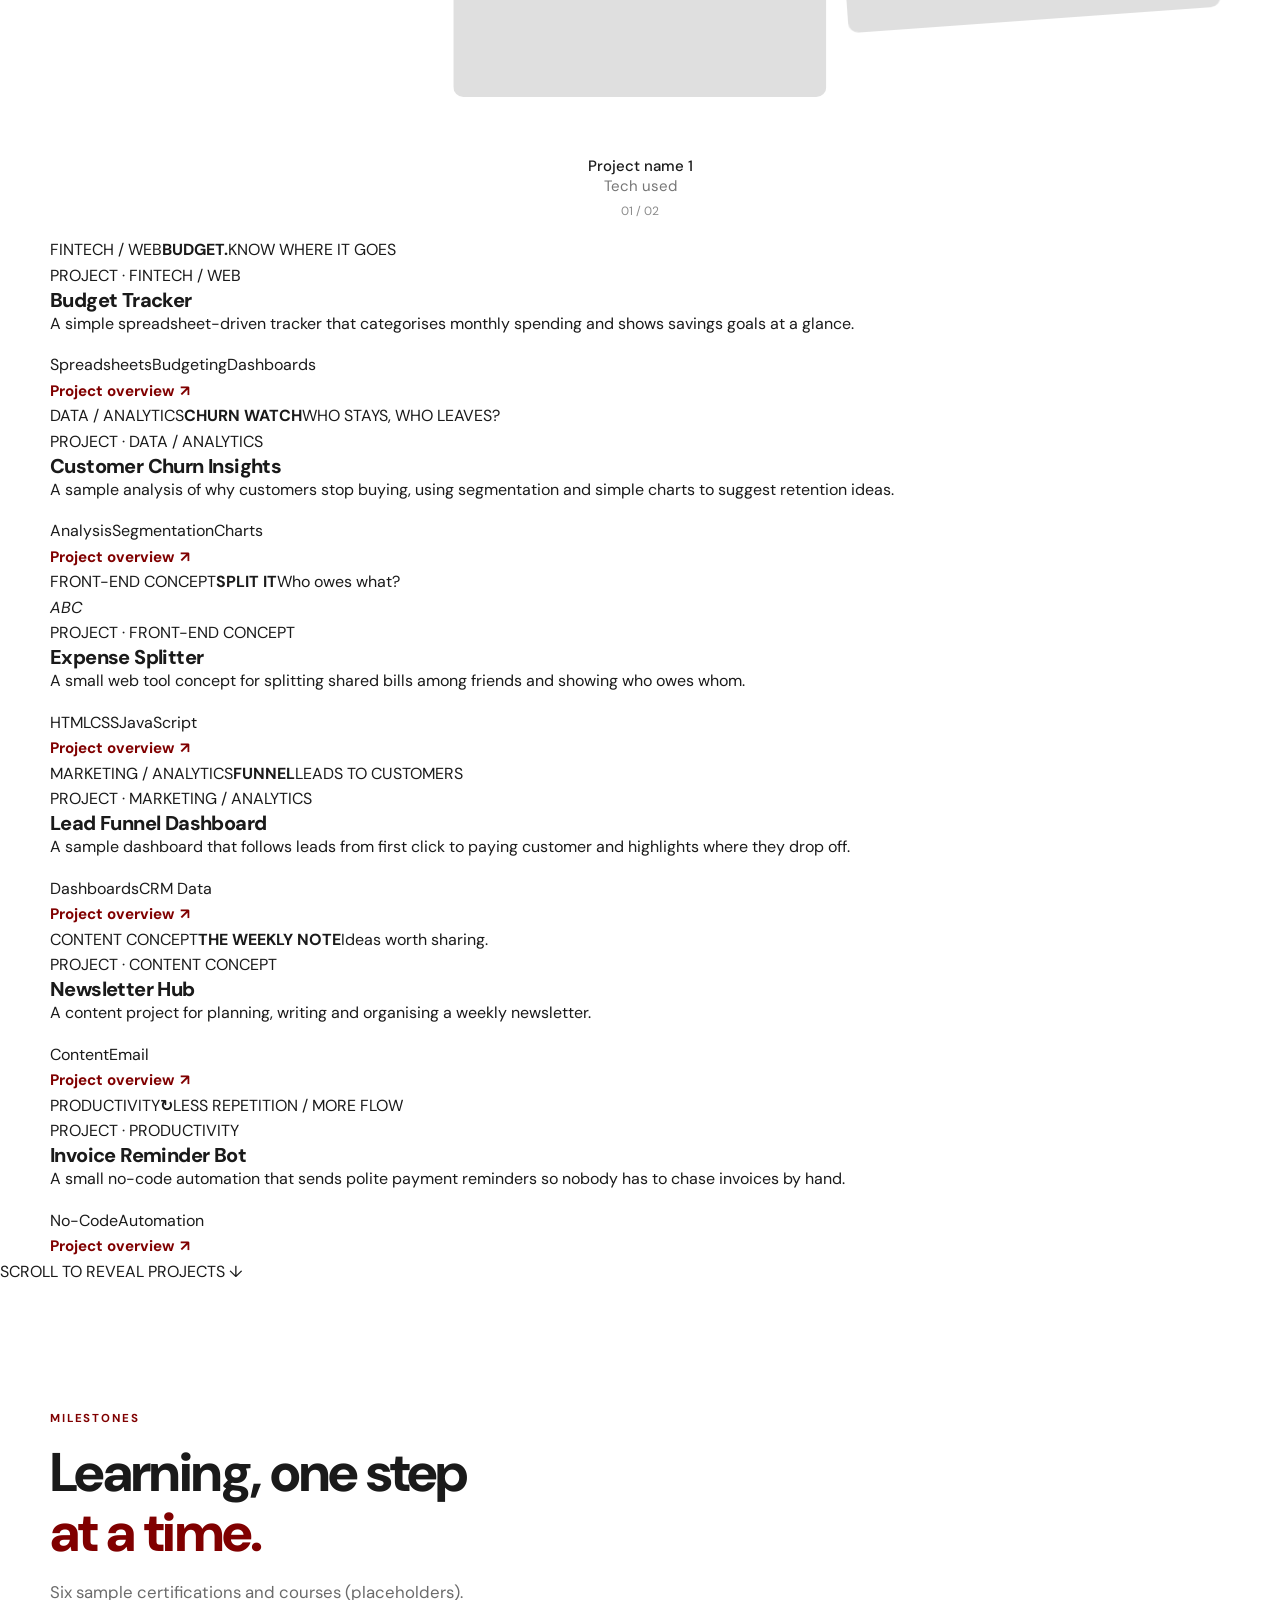
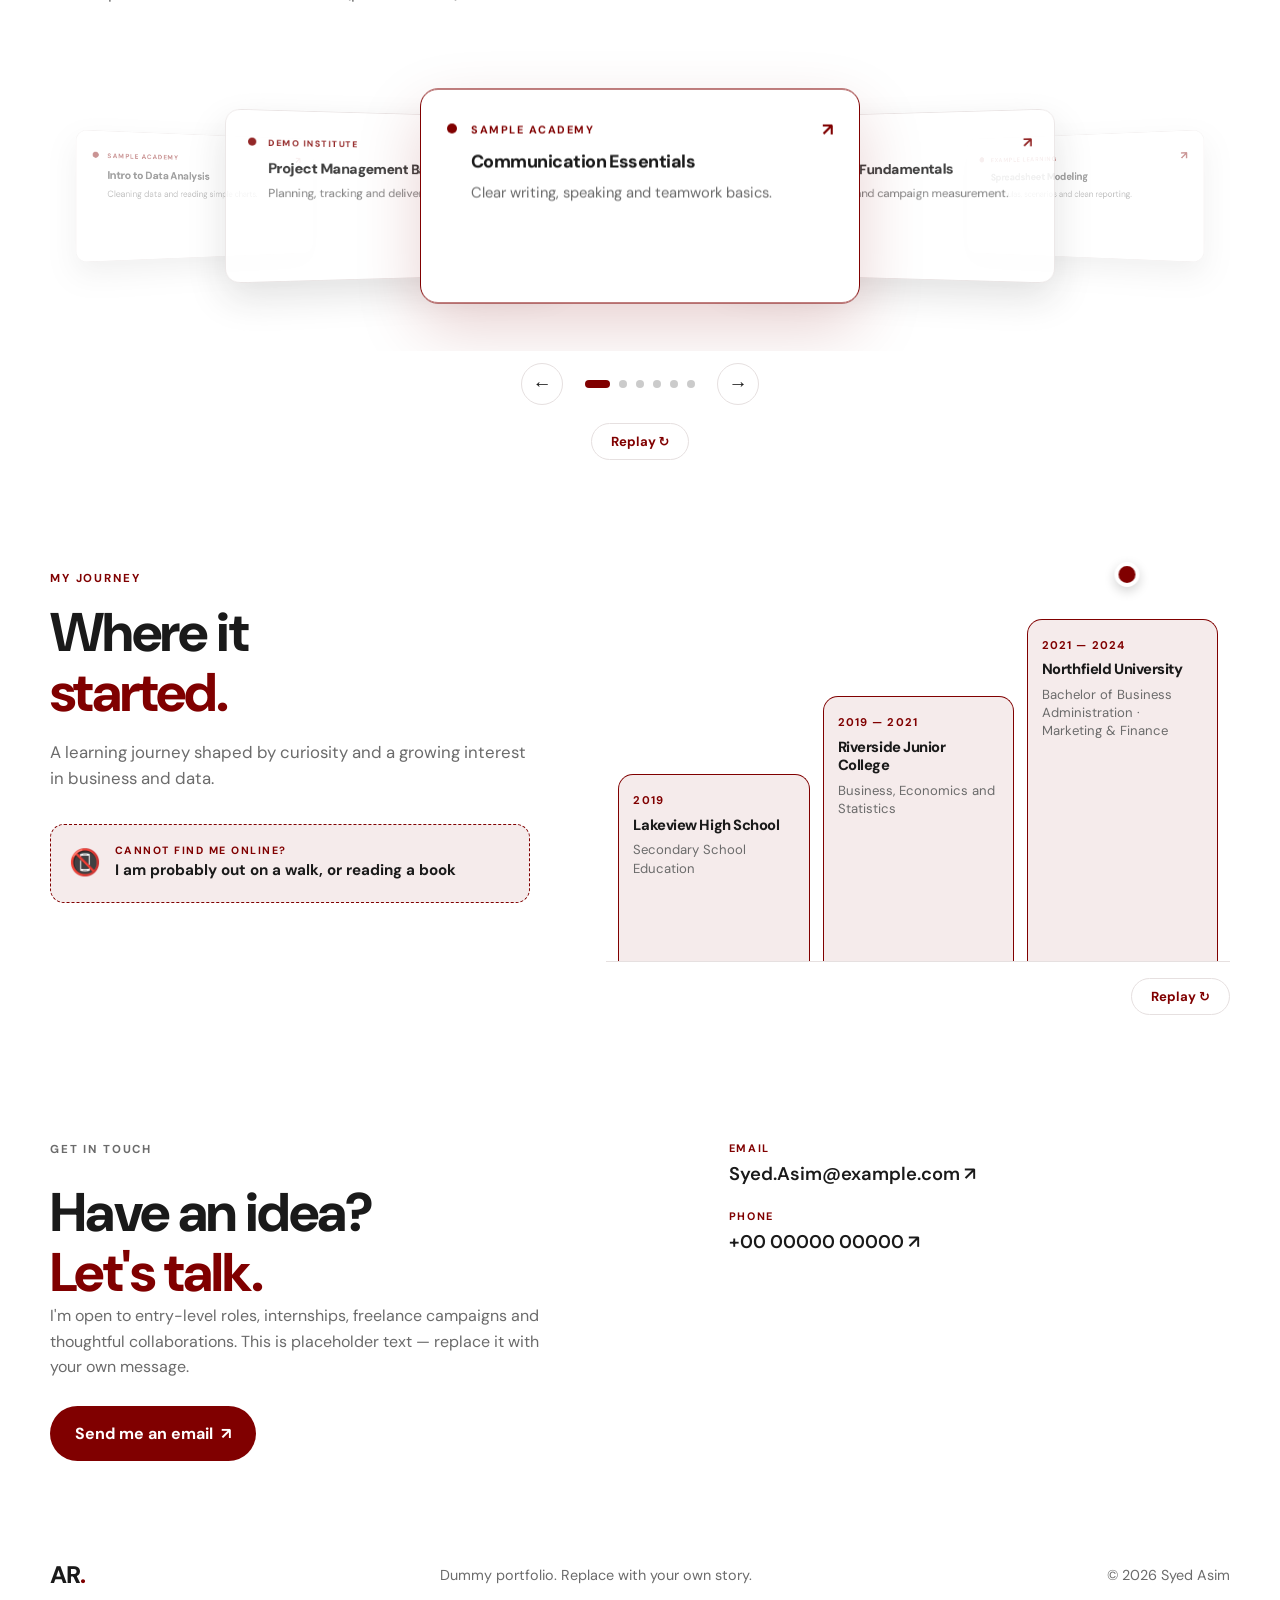
==== commit 52c35f4b: "Update index.html" ====
--- a/asim_portfolio_/index.html
+++ b/asim_portfolio_/index.html
@@ -31,7 +31,7 @@
   <script defer src="js/07-contact-cursor-effect.js"></script>
   <script defer src="js/08-project-case-study-dialog.js"></script>
     <script defer src="js/11-call-cta.js"></script>
-  <script defer src="js/12-particle-text.js"></script>
+  <script defer src="js/12-shuffle-text.js"></script>
 </head>
 <body>
 <div class="progress" aria-hidden="true"><span id="progressBar"></span></div>
--- a/asim_portfolio_/css/02-hero-about-skills.css
+++ b/asim_portfolio_/css/02-hero-about-skills.css
@@ -40,36 +40,31 @@
 .skill-group-head span{width:10px;height:10px;border-radius:50%;background:var(--accent)}
 .chips{display:flex;flex-wrap:wrap;gap:8px}
 .chips span{transition:background .3s,border-color .3s,color .3s;border:1px solid var(--line);border-radius:999px;padding:7px 14px;font-size:.85rem;font-weight:500;background:var(--bg)}
-/* ===== Hero particle text animation ===== */
-.hero-particle-text {
+/* ===== Hero Shuffle Text ===== */
+.hero-shuffle-text {
   position: relative;
   width: min(100%, 540px);
-  height: 90px;
+  min-height: 42px;
   margin: 1.6rem 0 .8rem;
   overflow: hidden;
+  display: flex;
+  align-items: center;
 }
 
-#heroParticleCanvas {
-  display: block;
-  width: 100%;
-  height: 100%;
+.shuffle-text {
+  display: inline-block;
+  font: 700 clamp(21px, 3vw, 32px)/1.2 var(--font-head);
+  color: var(--accent);
+  white-space: normal;
 }
 
-.hero-particle-fallback {
-  position: absolute;
-  inset: 0;
-  display: flex;
-  align-items: center;
-  font: 700 clamp(21px, 3vw, 32px)/1.2 var(--font-head);
-  color: var(--accent);
-}
-
-.hero-particle-text:has(canvas.is-ready) .hero-particle-fallback {
-  display: none;
+.shuffle-char {
+  display: inline-block;
+  will-change: transform, opacity;
 }
 
 @media (max-width: 639px) {
-  .hero-particle-text {
-    height: 76px;
+  .hero-shuffle-text {
+    min-height: 38px;
   }
 }
